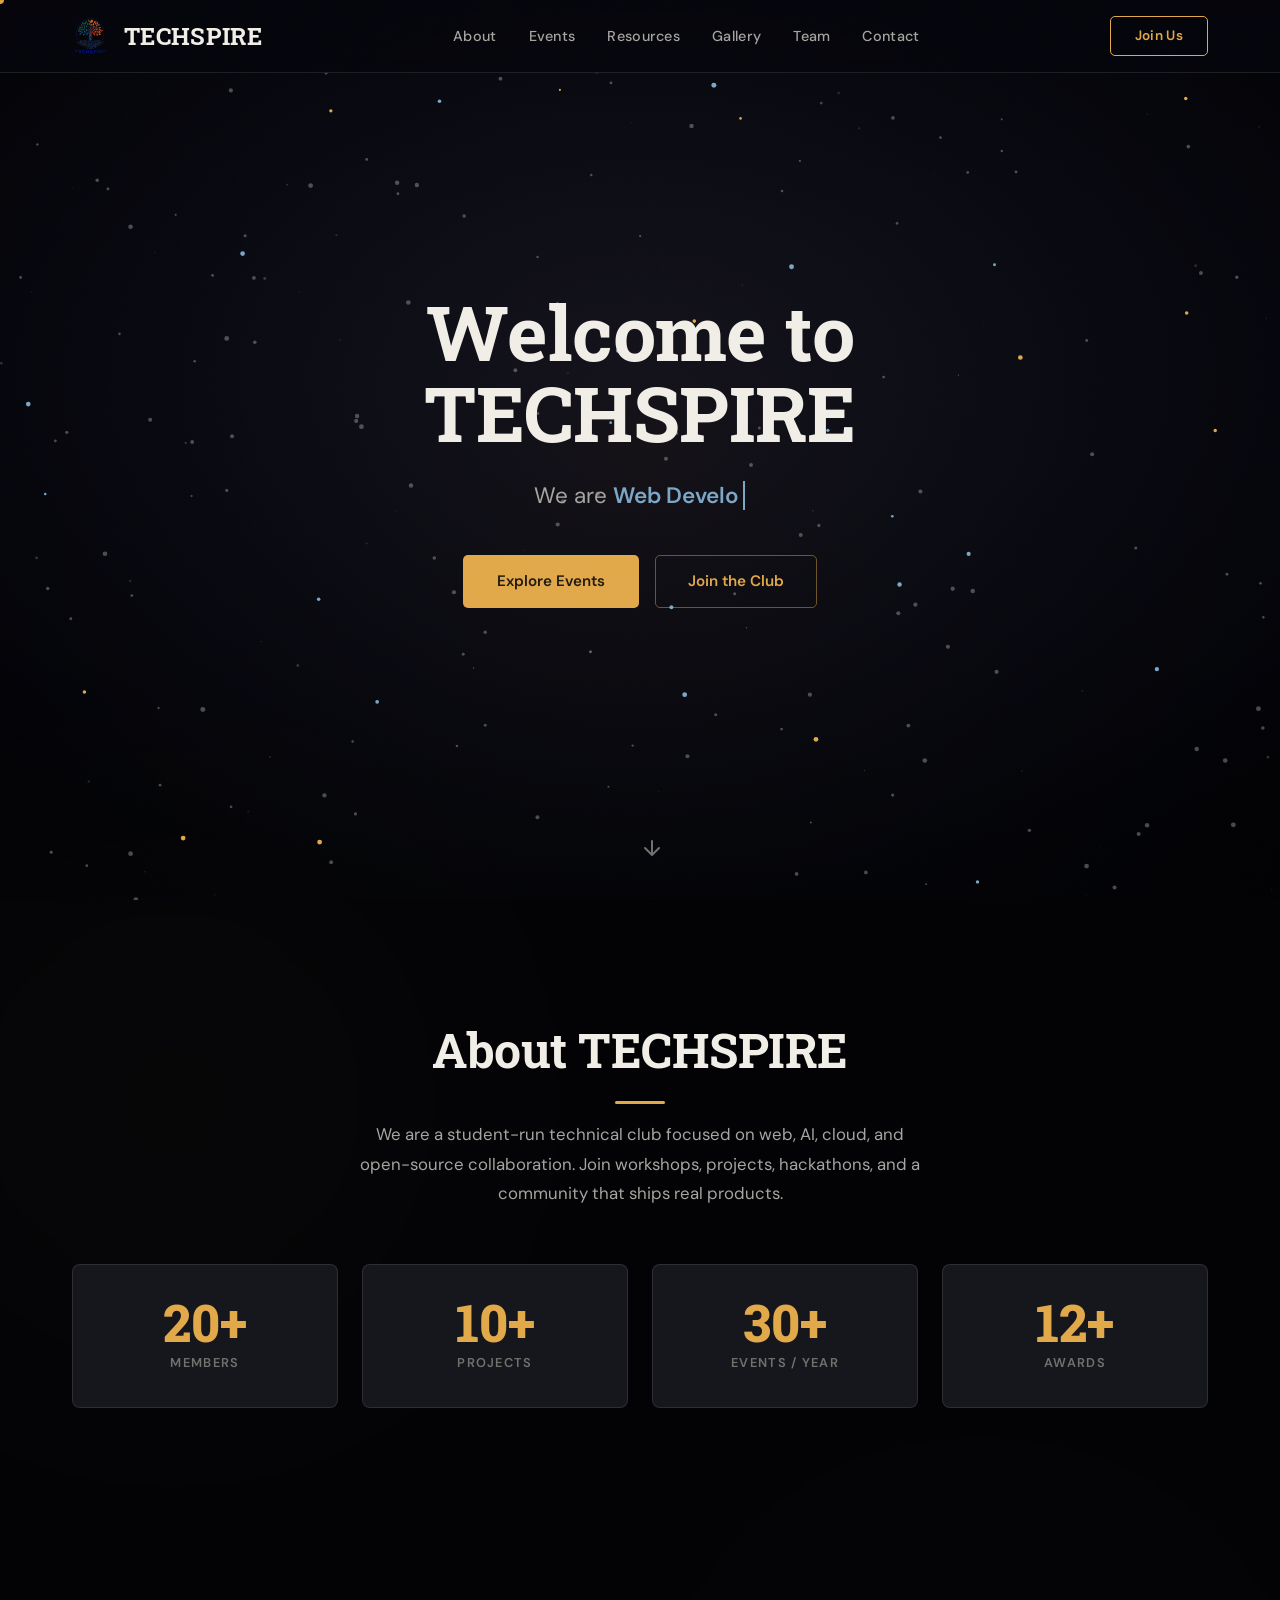
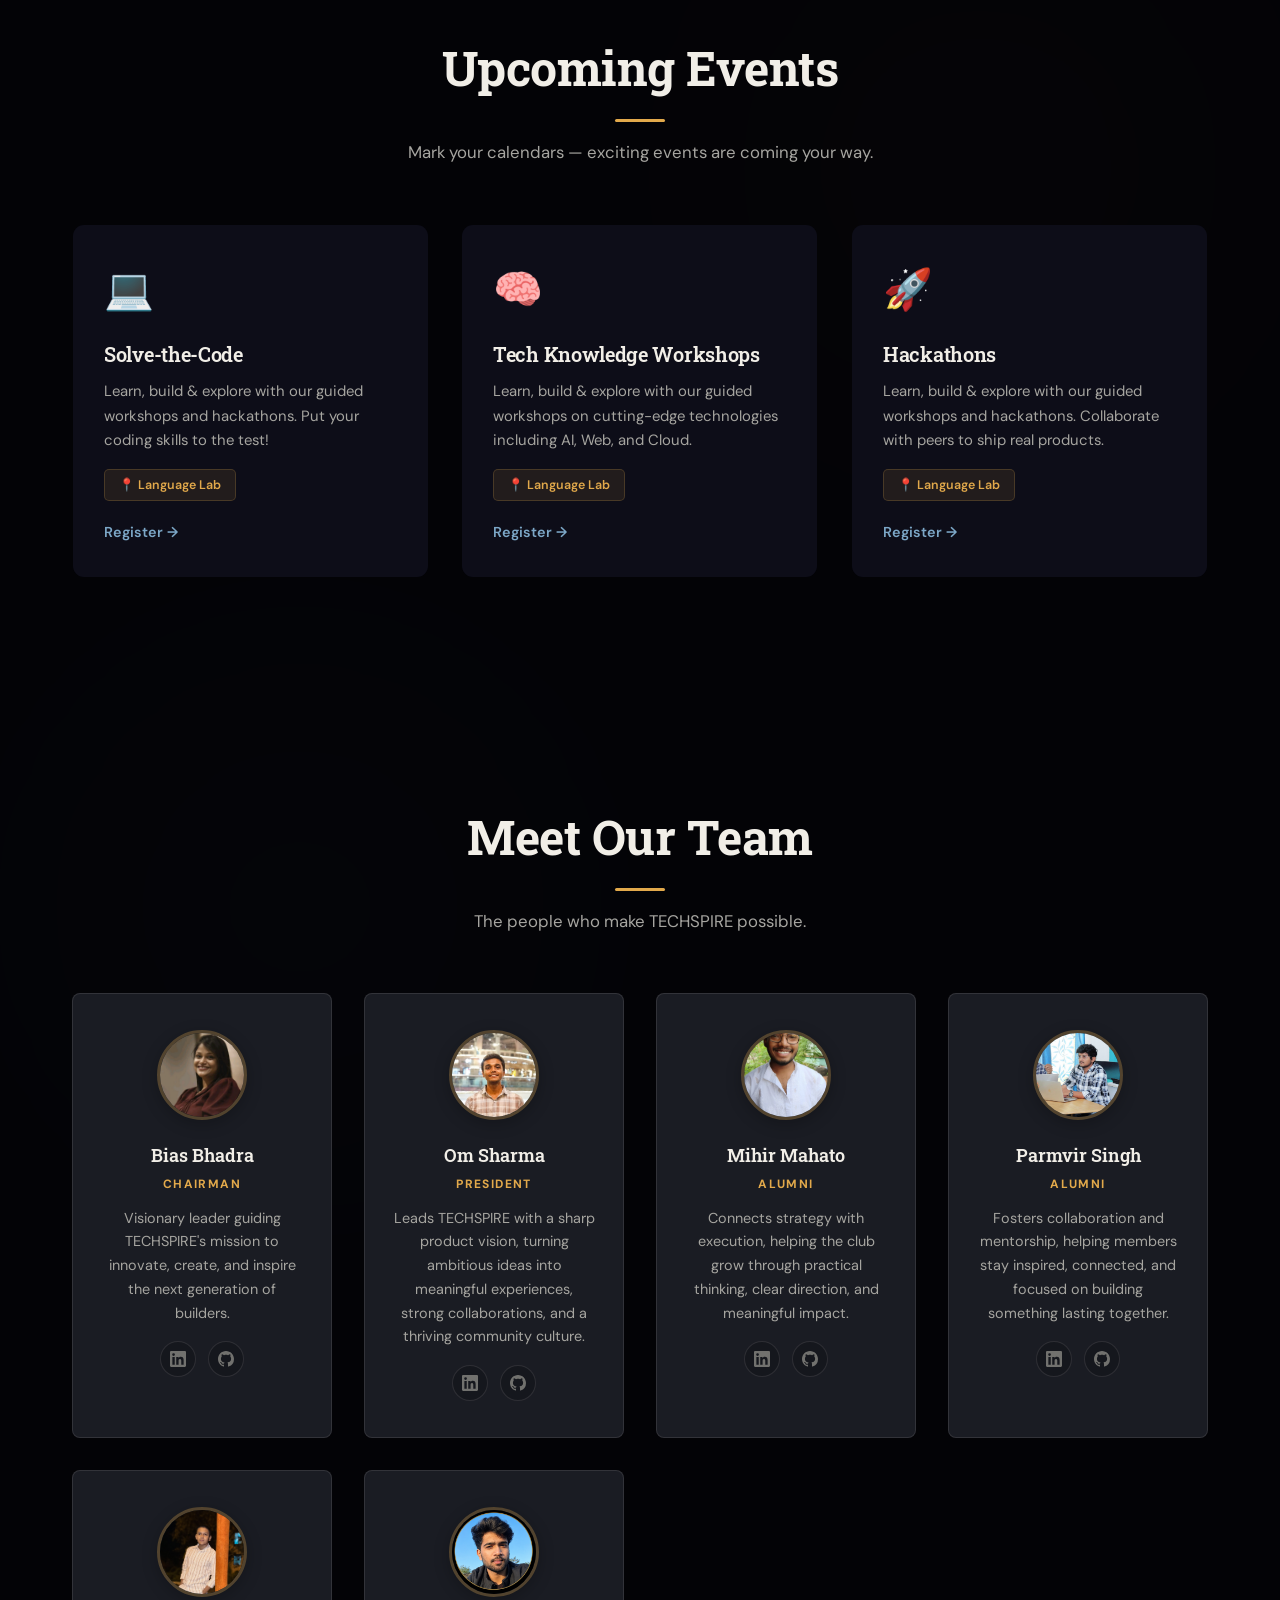
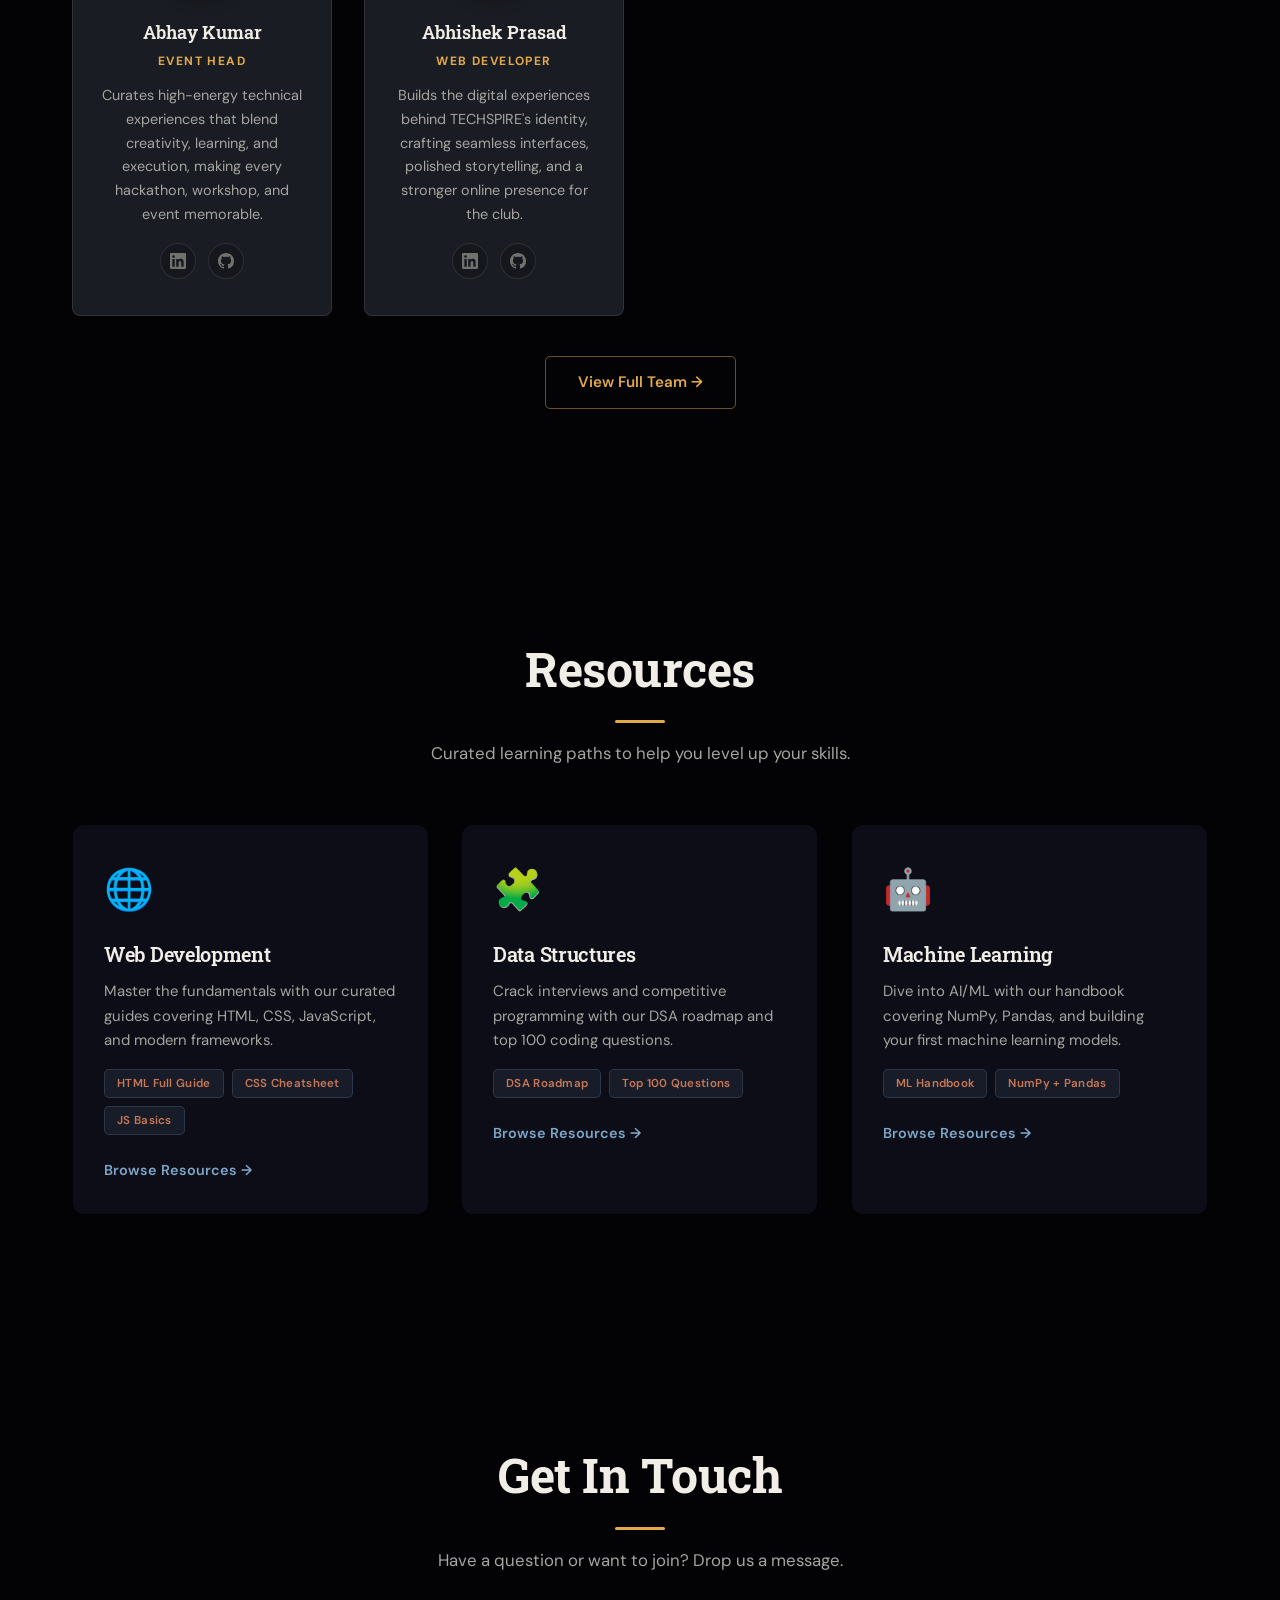
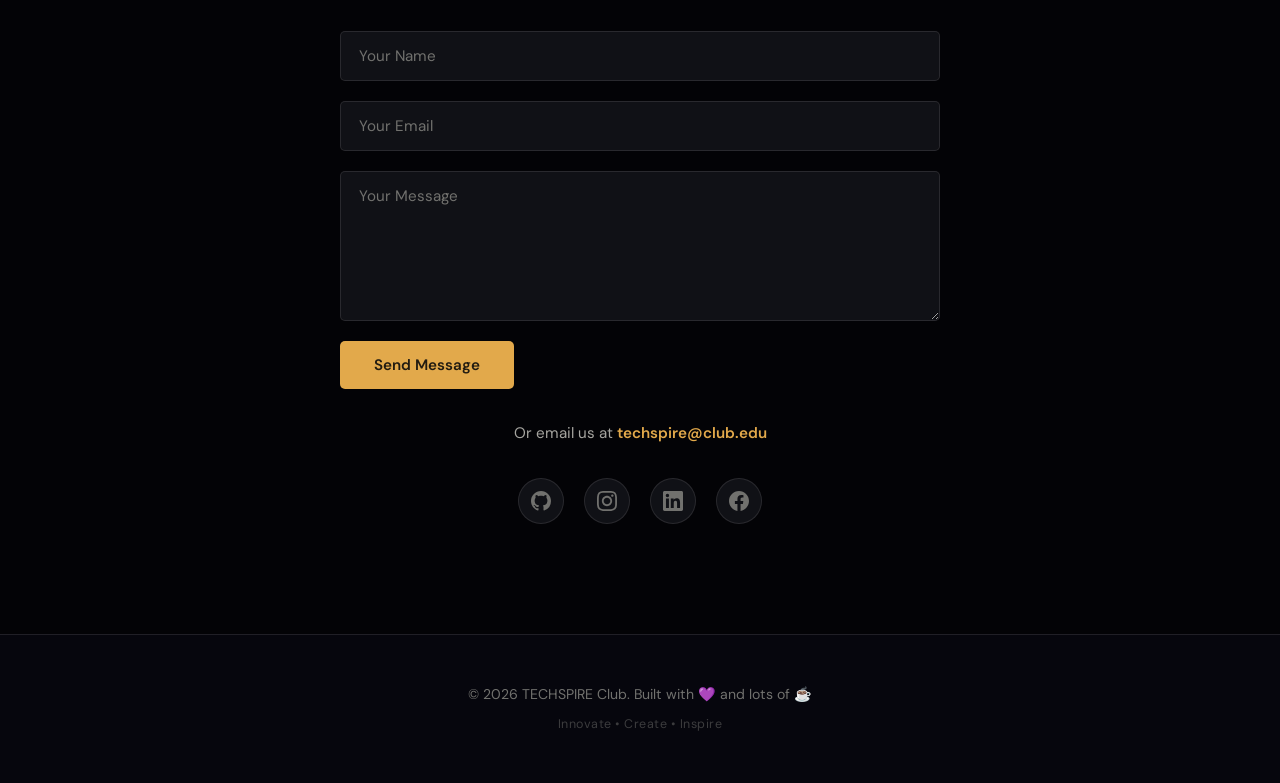
==== Techspire_Club-main/index.html @ 1e72c12e "Updated Techspire Club website" ====
<!doctype html>
<html lang="en">
  <head>
    <meta charset="UTF-8" />
    <meta name="viewport" content="width=device-width, initial-scale=1.0" />
    <title>TECHSPIRE — College Tech Club</title>
    <meta
      name="description"
      content="TECHSPIRE is a student-run technical club focused on web, AI, cloud, and open-source collaboration. Join workshops, projects, hackathons, and a community that ships real products."
    />
    <meta property="og:title" content="TECHSPIRE — College Tech Club" />
    <meta
      property="og:description"
      content="Innovate • Create • Inspire. A student-run technical club focused on web, AI, cloud, and open-source collaboration."
    />
    <meta property="og:type" content="website" />
    <link rel="preconnect" href="https://fonts.googleapis.com" />
    <link rel="preconnect" href="https://fonts.gstatic.com" crossorigin />
    <link
      href="https://fonts.googleapis.com/css2?family=DM+Sans:wght@400;500;600;700&family=Roboto+Slab:wght@400;500;600;700&display=swap"
      rel="stylesheet"
    />
    <link rel="stylesheet" href="styles.css" />
    <link rel="icon" type="image/png" href="logo.png" />
  </head>
  <body>
    <!-- Noise texture overlay for premium grain -->
    <div class="noise-overlay" aria-hidden="true"></div>
    <!-- ===== NAVBAR ===== -->
    <header class="navbar" id="navbar">
      <nav class="nav-container">
        <a href="#" class="nav-logo" id="nav-logo">
          <img src="logo.png" alt="TECHSPIRE" class="nav-logo-img" />
          TECHSPIRE
        </a>
        <ul class="nav-links" id="nav-links">
          <li><a href="#about" data-scroll="about">About</a></li>
          <li><a href="event2.html">Events</a></li>
          <li><a href="#resources" data-scroll="resources">Resources</a></li>
          <li><a href="gallery.html">Gallery</a></li>
          <li><a href="team.html">Team</a></li>
          <li><a href="#contact" data-scroll="contact">Contact</a></li>
        </ul>
        <a href="join.html" class="nav-cta magnetic-btn" id="nav-cta-btn"
          >Join Us</a
        >
        <button
          class="nav-toggle"
          id="nav-toggle"
          aria-label="Toggle navigation"
        >
          <span></span>
          <span></span>
          <span></span>
        </button>
      </nav>
    </header>

    <main>
      <!-- ===== HERO SECTION ===== -->
      <section class="hero" id="hero">
        <div class="hero-bg" id="hero-bg">
          <canvas id="particle-canvas" class="hero-canvas"></canvas>
        </div>
        <div class="hero-content">
          <h1 class="gradient-text">Welcome to<br />TECHSPIRE</h1>
          <p class="hero-tagline">We are <span id="typewriter"></span></p>
          <div class="hero-cta-group">
            <a
              href="event2.html"
              class="btn-primary magnetic-btn"
              id="hero-cta-explore"
              >Explore Events</a
            >
            <a
              href="join.html"
              class="btn-outline magnetic-btn"
              id="hero-cta-join"
              >Join the Club</a
            >
          </div>
        </div>
        <div class="scroll-indicator" aria-hidden="true">
          <svg
            width="24"
            height="24"
            viewBox="0 0 24 24"
            fill="none"
            stroke="currentColor"
            stroke-width="2"
            stroke-linecap="round"
            stroke-linejoin="round"
          >
            <path d="M12 5v14M5 12l7 7 7-7" />
          </svg>
        </div>
      </section>

      <!-- ===== ABOUT SECTION ===== -->
      <div class="section-glow section-glow--about" aria-hidden="true"></div>
      <section class="section" id="about">
        <h2 class="section-title scroll-reveal">About TECHSPIRE</h2>
        <p class="section-subtitle scroll-reveal">
          We are a student-run technical club focused on web, AI, cloud, and
          open-source collaboration. Join workshops, projects, hackathons, and a
          community that ships real products.
        </p>
        <div class="stats-grid">
          <div class="stat-card scroll-reveal">
            <span class="counter" data-target="20">0</span>
            <span class="stat-label">Members</span>
          </div>
          <div class="stat-card scroll-reveal">
            <span class="counter" data-target="10">0</span>
            <span class="stat-label">Projects</span>
          </div>
          <div class="stat-card scroll-reveal">
            <span class="counter" data-target="30">0</span>
            <span class="stat-label">Events / Year</span>
          </div>
          <div class="stat-card scroll-reveal">
            <span class="counter" data-target="12">0</span>
            <span class="stat-label">Awards</span>
          </div>
        </div>
      </section>

      <!-- ===== EVENTS SECTION ===== -->
      <div class="section-glow section-glow--events" aria-hidden="true"></div>
      <section class="section" id="events">
        <h2 class="section-title scroll-reveal">Upcoming Events</h2>
        <p class="section-subtitle scroll-reveal">
          Mark your calendars — exciting events are coming your way.
        </p>
        <div class="cards-grid">
          <div
            class="tilt-card animated-border scroll-reveal"
            id="event-solve-code"
          >
            <div class="card-icon">💻</div>
            <h3 class="card-title">Solve-the-Code</h3>
            <p class="card-description">
              Learn, build & explore with our guided workshops and hackathons.
              Put your coding skills to the test!
            </p>
            <span class="card-date">📍 Language Lab</span>
            <br /><a href="event.html" class="card-link">Register →</a>
          </div>
          <div
            class="tilt-card animated-border scroll-reveal"
            id="event-tech-workshop"
          >
            <div class="card-icon">🧠</div>
            <h3 class="card-title">Tech Knowledge Workshops</h3>
            <p class="card-description">
              Learn, build & explore with our guided workshops on cutting-edge
              technologies including AI, Web, and Cloud.
            </p>
            <span class="card-date">📍 Language Lab</span>
            <br /><a href="event.html" class="card-link">Register →</a>
          </div>
          <div
            class="tilt-card animated-border scroll-reveal"
            id="event-hackathon"
          >
            <div class="card-icon">🚀</div>
            <h3 class="card-title">Hackathons</h3>
            <p class="card-description">
              Learn, build & explore with our guided workshops and hackathons.
              Collaborate with peers to ship real products.
            </p>
            <span class="card-date">📍 Language Lab</span>
            <br /><a href="event.html" class="card-link">Register →</a>
          </div>
        </div>
      </section>

      <!-- ===== TEAM SECTION ===== -->
      <div class="section-glow section-glow--team" aria-hidden="true"></div>
      <section class="section" id="team">
        <h2 class="section-title scroll-reveal">Meet Our Team</h2>
        <p class="section-subtitle scroll-reveal">
          The people who make TECHSPIRE possible.
        </p>
        <div class="cards-grid team-grid">
          <div class="spotlight-card scroll-reveal" id="team-bias">
            <div class="spotlight-overlay"></div>
            <img src="lead.png" alt="Bias Bhadra" class="team-photo" />
            <h3 class="team-name">Bias Bhadra</h3>
            <span class="team-role">Chairman</span>
            <p class="team-bio">
              Visionary leader guiding TECHSPIRE's mission to innovate, create,
              and inspire the next generation of builders.
            </p>
          </div>
          <div class="spotlight-card scroll-reveal" id="team-om">
            <div class="spotlight-overlay"></div>
            <img
              src="Assets/leaders/OM SHARMA.jpg"
              alt="Om Sharma"
              class="team-photo"
            />
            <h3 class="team-name">Om Sharma</h3>
            <span class="team-role">President</span>
            <p class="team-bio">
              Leads TECHSPIRE with a sharp product vision, turning ambitious
              ideas into meaningful experiences, strong collaborations, and a
              thriving community culture.
            </p>
          </div>
          <div class="spotlight-card scroll-reveal" id="team-mihir">
            <div class="spotlight-overlay"></div>
            <img
              src="Assets/leaders/MIHIR MAHATO.jpg"
              alt="Mihir Mahato"
              class="team-photo"
            />
            <h3 class="team-name">Mihir Mahato</h3>
            <span class="team-role">Alumni</span>
            <p class="team-bio">
              Connects strategy with execution, helping the club grow through
              practical thinking, clear direction, and meaningful impact.
            </p>
          </div>
          <div class="spotlight-card scroll-reveal" id="team-parmvir">
            <div class="spotlight-overlay"></div>
            <img
              src="Assets/leaders/PARMVIR SINGH.jpeg"
              alt="Parmvir Singh"
              class="team-photo"
            />
            <h3 class="team-name">Parmvir Singh</h3>
            <span class="team-role">Alumni</span>
            <p class="team-bio">
              Fosters collaboration and mentorship, helping members stay
              inspired, connected, and focused on building something lasting
              together.
            </p>
          </div>
          <div class="spotlight-card scroll-reveal" id="team-abhay">
            <div class="spotlight-overlay"></div>
            <img
              src="Assets/leaders/ABHAY KUMAR.jpg"
              alt="Abhay Kumar"
              class="team-photo"
            />
            <h3 class="team-name">Abhay Kumar</h3>
            <span class="team-role">Event Head</span>
            <p class="team-bio">
              Curates high-energy technical experiences that blend creativity,
              learning, and execution, making every hackathon, workshop, and
              event memorable.
            </p>
          </div>
          <div class="spotlight-card scroll-reveal" id="team-harshit">
            <div class="spotlight-overlay"></div>
            <img
              src="Assets/leaders/ABHISHEK PRASAD.png"
              alt="Abhishek Prasad"
              class="team-photo"
            />
            <h3 class="team-name">Abhishek Prasad</h3>
            <span class="team-role">Web Developer</span>
            <p class="team-bio">
              Builds the digital experiences behind TECHSPIRE's identity,
              crafting seamless interfaces, polished storytelling, and a
              stronger online presence for the club.
            </p>
          </div>
        </div>
        <div
          style="text-align: center; margin-top: 2.5rem"
          class="scroll-reveal"
        >
          <a
            href="team.html"
            class="btn-outline magnetic-btn"
            style="display: inline-block"
            >View Full Team →</a
          >
        </div>
      </section>

      <!-- ===== RESOURCES SECTION ===== -->
      <section class="section" id="resources">
        <h2 class="section-title scroll-reveal">Resources</h2>
        <p class="section-subtitle scroll-reveal">
          Curated learning paths to help you level up your skills.
        </p>
        <div class="cards-grid">
          <div
            class="tilt-card animated-border scroll-reveal"
            id="resource-webdev"
          >
            <div class="card-icon">🌐</div>
            <h3 class="card-title">Web Development</h3>
            <p class="card-description">
              Master the fundamentals with our curated guides covering HTML,
              CSS, JavaScript, and modern frameworks.
            </p>
            <div class="card-tags">
              <span class="tag">HTML Full Guide</span>
              <span class="tag">CSS Cheatsheet</span>
              <span class="tag">JS Basics</span>
            </div>
            <a href="#" class="card-link">Browse Resources →</a>
          </div>
          <div
            class="tilt-card animated-border scroll-reveal"
            id="resource-dsa"
          >
            <div class="card-icon">🧩</div>
            <h3 class="card-title">Data Structures</h3>
            <p class="card-description">
              Crack interviews and competitive programming with our DSA roadmap
              and top 100 coding questions.
            </p>
            <div class="card-tags">
              <span class="tag">DSA Roadmap</span>
              <span class="tag">Top 100 Questions</span>
            </div>
            <a href="#" class="card-link">Browse Resources →</a>
          </div>
          <div class="tilt-card animated-border scroll-reveal" id="resource-ml">
            <div class="card-icon">🤖</div>
            <h3 class="card-title">Machine Learning</h3>
            <p class="card-description">
              Dive into AI/ML with our handbook covering NumPy, Pandas, and
              building your first machine learning models.
            </p>
            <div class="card-tags">
              <span class="tag">ML Handbook</span>
              <span class="tag">NumPy + Pandas</span>
            </div>
            <a href="#" class="card-link">Browse Resources →</a>
          </div>
        </div>
      </section>

      <!-- ===== CONTACT SECTION ===== -->
      <section class="section" id="contact">
        <h2 class="section-title scroll-reveal">Get In Touch</h2>
        <p class="section-subtitle scroll-reveal">
          Have a question or want to join? Drop us a message.
        </p>
        <div class="contact-wrapper scroll-reveal">
          <form
            class="contact-form"
            id="contact-form"
            method="POST"
            action="https://script.google.com/macros/s/AKfycbw8Vd3tb5nPEoE7TQgmYj7J73tnyHgwzdr6yx5nnMpAJUh6mHZf2_yzMC8ZMRBnaaL5oQ/exec"
            data-form-endpoint="https://script.google.com/macros/s/AKfycbw8Vd3tb5nPEoE7TQgmYj7J73tnyHgwzdr6yx5nnMpAJUh6mHZf2_yzMC8ZMRBnaaL5oQ/exec"
          >
            <input
              type="text"
              class="glow-input"
              id="contact-name"
              name="name"
              placeholder="Your Name"
              required
            />
            <input
              type="email"
              class="glow-input"
              id="contact-email"
              name="email"
              placeholder="Your Email"
              required
            />
            <textarea
              class="glow-input"
              id="contact-message"
              name="message"
              placeholder="Your Message"
              rows="5"
              required
            ></textarea>
            <button
              type="submit"
              class="btn-primary magnetic-btn"
              id="contact-submit"
            >
              Send Message
            </button>
          </form>
          <p class="contact-email scroll-reveal">
            Or email us at
            <a href="mailto:techspire@club.edu">techspire@club.edu</a>
          </p>
          <div class="social-links scroll-reveal">
            <a
              href="#"
              class="social-link"
              aria-label="GitHub"
              id="social-github"
            >
              <svg viewBox="0 0 24 24" fill="currentColor">
                <path
                  d="M12 0C5.37 0 0 5.37 0 12c0 5.31 3.435 9.795 8.205 11.385.6.105.825-.255.825-.57 0-.285-.015-1.23-.015-2.235-3.015.555-3.795-.735-4.035-1.41-.135-.345-.72-1.41-1.23-1.695-.42-.225-1.02-.78-.015-.795.945-.015 1.62.87 1.845 1.23 1.08 1.815 2.805 1.305 3.495.99.105-.78.42-1.305.765-1.605-2.67-.3-5.46-1.335-5.46-5.925 0-1.305.465-2.385 1.23-3.225-.12-.3-.54-1.53.12-3.18 0 0 1.005-.315 3.3 1.23.96-.27 1.98-.405 3-.405s2.04.135 3 .405c2.295-1.56 3.3-1.23 3.3-1.23.66 1.65.24 2.88.12 3.18.765.84 1.23 1.905 1.23 3.225 0 4.605-2.805 5.625-5.475 5.925.435.375.81 1.095.81 2.22 0 1.605-.015 2.895-.015 3.3 0 .315.225.69.825.57A12.02 12.02 0 0024 12c0-6.63-5.37-12-12-12z"
                />
              </svg>
            </a>
            <a
              href="#"
              class="social-link"
              aria-label="Instagram"
              id="social-instagram"
            >
              <svg viewBox="0 0 24 24" fill="currentColor">
                <path
                  d="M12 2.163c3.204 0 3.584.012 4.85.07 3.252.148 4.771 1.691 4.919 4.919.058 1.265.069 1.645.069 4.849 0 3.205-.012 3.584-.069 4.849-.149 3.225-1.664 4.771-4.919 4.919-1.266.058-1.644.07-4.85.07-3.204 0-3.584-.012-4.849-.07-3.26-.149-4.771-1.699-4.919-4.92-.058-1.265-.07-1.644-.07-4.849 0-3.204.013-3.583.07-4.849.149-3.227 1.664-4.771 4.919-4.919 1.266-.057 1.645-.069 4.849-.069zm0-2.163c-3.259 0-3.667.014-4.947.072-4.358.2-6.78 2.618-6.98 6.98-.059 1.281-.073 1.689-.073 4.948 0 3.259.014 3.668.072 4.948.2 4.358 2.618 6.78 6.98 6.98 1.281.058 1.689.072 4.948.072 3.259 0 3.668-.014 4.948-.072 4.354-.2 6.782-2.618 6.979-6.98.059-1.28.073-1.689.073-4.948 0-3.259-.014-3.667-.072-4.947-.196-4.354-2.617-6.78-6.979-6.98-1.281-.059-1.69-.073-4.949-.073zm0 5.838c-3.403 0-6.162 2.759-6.162 6.162s2.759 6.163 6.162 6.163 6.162-2.759 6.162-6.163c0-3.403-2.759-6.162-6.162-6.162zm0 10.162c-2.209 0-4-1.79-4-4 0-2.209 1.791-4 4-4s4 1.791 4 4c0 2.21-1.791 4-4 4zm6.406-11.845c-.796 0-1.441.645-1.441 1.44s.645 1.44 1.441 1.44c.795 0 1.439-.645 1.439-1.44s-.644-1.44-1.439-1.44z"
                />
              </svg>
            </a>
            <a
              href="#"
              class="social-link"
              aria-label="LinkedIn"
              id="social-linkedin"
            >
              <svg viewBox="0 0 24 24" fill="currentColor">
                <path
                  d="M20.447 20.452h-3.554v-5.569c0-1.328-.027-3.037-1.852-3.037-1.853 0-2.136 1.445-2.136 2.939v5.667H9.351V9h3.414v1.561h.046c.477-.9 1.637-1.85 3.37-1.85 3.601 0 4.267 2.37 4.267 5.455v6.286zM5.337 7.433a2.062 2.062 0 01-2.063-2.065 2.064 2.064 0 112.063 2.065zm1.782 13.019H3.555V9h3.564v11.452zM22.225 0H1.771C.792 0 0 .774 0 1.729v20.542C0 23.227.792 24 1.771 24h20.451C23.2 24 24 23.227 24 22.271V1.729C24 .774 23.2 0 22.222 0h.003z"
                />
              </svg>
            </a>
            <a
              href="#"
              class="social-link"
              aria-label="Facebook"
              id="social-facebook"
            >
              <svg viewBox="0 0 24 24" fill="currentColor">
                <path
                  d="M24 12.073c0-6.627-5.373-12-12-12s-12 5.373-12 12c0 5.99 4.388 10.954 10.125 11.854v-8.385H7.078v-3.47h3.047V9.43c0-3.007 1.792-4.669 4.533-4.669 1.312 0 2.686.235 2.686.235v2.953H15.83c-1.491 0-1.956.925-1.956 1.874v2.25h3.328l-.532 3.47h-2.796v8.385C19.612 23.027 24 18.062 24 12.073z"
                />
              </svg>
            </a>
          </div>
        </div>
      </section>
    </main>

    <!-- ===== FOOTER ===== -->
    <footer class="footer">
      <p>
        &copy; 2026 TECHSPIRE Club. Built with
        <span class="footer-heart">💜</span> and lots of ☕
      </p>
      <p class="footer-sub">Innovate • Create • Inspire</p>
    </footer>

    <script src="script.js"></script>
  </body>
</html>
---- Techspire_Club-main/styles.css ----
/* ============================================================
  TECHSPIRE — Technical club design system
  A restrained dark palette with editorial type and tactile UI.
  ============================================================ */

/* ---------- CSS Custom Properties ---------- */
:root {
  /* Deep layered backgrounds */
  --bg-void: #030306;
  --bg-primary: #06060d;
  --bg-secondary: #0d0d18;
  --bg-tertiary: #131322;
  --bg-surface: #101116;
  --bg-glass: #15171d;
  --bg-glass-strong: #1a1c23;

  /* Refined accent palette */
  --accent-1: #e2a94b;       /* Warm amber — primary brand */
  --accent-2: #7ca7c7;       /* Muted blue — highlights */
  --accent-3: #c87855;       /* Copper — secondary */
  --accent-4: #c95c5c;       /* Rose — alerts / energy */
  --accent-5: #5fa37b;       /* Green — success */
  --accent-warm: #e2a94b;

  /* Glow colors (lower opacity for shadows / ambient) */
  --glow-indigo: rgba(226, 169, 75, 0.16);
  --glow-cyan: rgba(124, 167, 199, 0.12);
  --glow-purple: rgba(200, 120, 85, 0.12);
  --glow-rose: rgba(201, 92, 92, 0.1);

  /* Text hierarchy */
  --text-primary: #f1eee7;
  --text-secondary: #a6a5a0;
  --text-muted: #71716e;
  --text-body: #c2c0b9;

  /* Typography */
  --font-heading: 'Roboto Slab', Georgia, serif;
  --font-body: 'DM Sans', sans-serif;

  /* Borders */
  --border-subtle: rgba(241, 238, 231, 0.11);
  --border-hover: rgba(226, 169, 75, 0.46);

  /* Radii */
  --radius-sm: 5px;
  --radius-md: 8px;
  --radius-lg: 12px;
  --radius-xl: 8px;

  /* Transitions */
  --transition-fast: 0.2s cubic-bezier(0.4, 0, 0.2, 1);
  --transition-medium: 0.4s cubic-bezier(0.4, 0, 0.2, 1);
  --transition-slow: 0.7s cubic-bezier(0.4, 0, 0.2, 1);
}

/* ---------- Reset & Base ---------- */
*,
*::before,
*::after {
  margin: 0;
  padding: 0;
  box-sizing: border-box;
}

html {
  scroll-behavior: smooth;
  scroll-padding-top: 80px;
}

body {
  background-color: var(--bg-void);
  font-family: var(--font-body);
  color: var(--text-body);
  overflow-x: hidden;
  line-height: 1.65;
  -webkit-font-smoothing: antialiased;
  -moz-osx-font-smoothing: grayscale;
}

::selection {
  background: var(--accent-1);
  color: #ffffff;
}

/* Premium scrollbar */
::-webkit-scrollbar {
  width: 6px;
}
::-webkit-scrollbar-track {
  background: var(--bg-void);
}
::-webkit-scrollbar-thumb {
  background: linear-gradient(180deg, var(--accent-1), var(--accent-3));
  border-radius: 3px;
}
::-webkit-scrollbar-thumb:hover {
  background: linear-gradient(180deg, var(--accent-2), var(--accent-1));
}

a {
  text-decoration: none;
  color: inherit;
}

img {
  max-width: 100%;
  display: block;
}

/* ============================================================
   NOISE TEXTURE OVERLAY — premium film grain
   ============================================================ */
.noise-overlay {
  position: fixed;
  inset: 0;
  z-index: 9000;
  pointer-events: none;
  opacity: 0.012;
  background-image: url("data:image/svg+xml,%3Csvg viewBox='0 0 256 256' xmlns='http://www.w3.org/2000/svg'%3E%3Cfilter id='n'%3E%3CfeTurbulence type='fractalNoise' baseFrequency='0.85' numOctaves='4' stitchTiles='stitch'/%3E%3C/filter%3E%3Crect width='100%25' height='100%25' filter='url(%23n)'/%3E%3C/svg%3E");
  background-repeat: repeat;
  background-size: 180px 180px;
}

/* ============================================================
   SECTION AMBIENT GLOWS — large blurred orbs behind sections
   ============================================================ */
.section-glow {
  position: absolute;
  width: min(600px, 70vw);
  height: min(600px, 70vw);
  border-radius: 50%;
  filter: blur(160px);
  pointer-events: none;
  z-index: 0;
  opacity: 0.4;
}

.section-glow--about {
  background: radial-gradient(circle, var(--glow-indigo), transparent 70%);
  left: -10%;
  margin-top: -100px;
}

.section-glow--events {
  background: radial-gradient(circle, var(--glow-purple), transparent 70%);
  right: 0;
  margin-top: -50px;
}

.section-glow--team {
  background: radial-gradient(circle, var(--glow-cyan), transparent 70%);
  left: 0;
  margin-top: -80px;
}

/* ---------- Custom Cursor ---------- */
.cursor-dot {
  width: 8px;
  height: 8px;
  background: var(--accent-1);
  border-radius: 50%;
  position: fixed;
  top: 0;
  left: 0;
  pointer-events: none;
  z-index: 9999;
  mix-blend-mode: difference;
  transform: translate(-50%, -50%);
}

.cursor-outline {
  width: 36px;
  height: 36px;
  border: 2px solid var(--accent-2);
  border-radius: 50%;
  position: fixed;
  top: 0;
  left: 0;
  pointer-events: none;
  z-index: 9998;
  opacity: 0.35;
  transform: translate(-50%, -50%);
  transition: width 0.3s ease, height 0.3s ease, opacity 0.3s ease, border-color 0.3s ease;
}

.cursor-outline.cursor-hover {
  width: 56px;
  height: 56px;
  opacity: 0.5;
  border-color: var(--accent-3);
}

/* ============================================================
   NAVBAR
   ============================================================ */
.navbar {
  position: fixed;
  top: 0;
  left: 0;
  width: 100%;
  z-index: 1000;
  background: rgba(6, 6, 13, 0.88);
  backdrop-filter: blur(8px);
  -webkit-backdrop-filter: blur(8px);
  border-bottom: 1px solid var(--border-subtle);
  transition: background var(--transition-medium), box-shadow var(--transition-medium);
}

.navbar.scrolled {
  background: rgba(6, 6, 13, 0.96);
  box-shadow: 0 4px 18px rgba(0, 0, 0, 0.28), 0 1px 0 var(--border-subtle);
}

.nav-container {
  max-width: 1200px;
  margin: 0 auto;
  padding: 0 2rem;
  display: flex;
  align-items: center;
  justify-content: space-between;
  height: 72px;
}

.nav-logo {
  display: inline-flex;
  align-items: center;
  gap: 0.5rem;
  font-family: var(--font-heading);
  font-size: 1.5rem;
  font-weight: 700;
  line-height: 1;
  color: var(--text-primary);
  letter-spacing: 0.3px;
  transition: filter var(--transition-fast);
}

.nav-logo:hover {
  color: var(--accent-1);
}

.nav-logo-img {
  width: 36px;
  height: 36px;
  border-radius: 10px;
  object-fit: contain;
  vertical-align: middle;
  margin-right: 8px;
}

.nav-links {
  display: flex;
  list-style: none;
  gap: 2rem;
  align-items: center;
}

.nav-item--dropdown {
  position: relative;
}

.nav-dropdown-trigger {
  display: inline-flex;
  align-items: center;
  gap: 0.35rem;
}

.nav-arrow {
  font-size: 0.75rem;
  line-height: 1;
  color: var(--text-secondary);
  transition: transform 0.2s ease;
}

.nav-item--dropdown.open .nav-arrow {
  transform: rotate(180deg);
}

.nav-dropdown-menu {
  position: absolute;
  top: calc(100% + 0.75rem);
  left: 50%;
  transform: translateX(-50%) translateY(8px);
  min-width: 150px;
  background: rgba(16, 18, 25, 0.9);
  border: 1px solid rgba(226, 169, 75, 0.22);
  border-radius: 12px;
  list-style: none;
  padding: 0.5rem;
  display: none;
  box-shadow: 0 20px 35px rgba(0, 0, 0, 0.28);
  backdrop-filter: blur(10px);
  z-index: 20;
}

.nav-item--dropdown.open .nav-dropdown-menu {
  display: block;
}

.nav-dropdown-menu li {
  margin: 0;
}

.nav-dropdown-menu a {
  display: block;
  padding: 0.65rem 0.8rem;
  border-radius: 8px;
  color: var(--text-primary);
  font-size: 0.82rem;
}

.nav-dropdown-menu a:hover,
.nav-dropdown-menu a.active {
  background: rgba(226, 169, 75, 0.08);
}

.nav-links a {
  font-size: 0.9rem;
  font-weight: 500;
  color: var(--text-secondary);
  position: relative;
  padding: 4px 0;
  transition: color var(--transition-fast);
  letter-spacing: 0.3px;
}

.nav-links a::after {
  content: '';
  position: absolute;
  bottom: -2px;
  left: 0;
  width: 0;
  height: 2px;
  background: var(--accent-1);
  transition: width 0.3s ease;
  border-radius: 1px;
  box-shadow: none;
}

.nav-links a:hover,
.nav-links a.active {
  color: var(--text-primary);
}

.nav-links a:hover::after,
.nav-links a.active::after {
  width: 100%;
}

.nav-cta {
  font-size: 0.85rem;
  font-weight: 600;
  padding: 8px 24px;
  border: 1.5px solid var(--accent-1);
  border-radius: var(--radius-sm);
  color: var(--accent-1);
  transition: all var(--transition-fast);
  letter-spacing: 0.3px;
}

.nav-cta:hover {
  background: var(--accent-1);
  color: #ffffff;
  box-shadow: 0 3px 10px rgba(0, 0, 0, 0.25);
}

/* Mobile hamburger */
.nav-toggle {
  display: none;
  flex-direction: column;
  gap: 5px;
  background: none;
  border: none;
  cursor: pointer;
  padding: 4px;
  z-index: 1001;
}

.nav-toggle span {
  display: block;
  width: 24px;
  height: 2px;
  background: var(--text-primary);
  border-radius: 2px;
  transition: all 0.3s ease;
}

.nav-toggle.active span:nth-child(1) {
  transform: rotate(45deg) translate(5px, 5px);
}
.nav-toggle.active span:nth-child(2) {
  opacity: 0;
}
.nav-toggle.active span:nth-child(3) {
  transform: rotate(-45deg) translate(5px, -5px);
}

/* ============================================================
   HERO SECTION
   ============================================================ */
.hero {
  min-height: 100vh;
  display: flex;
  align-items: center;
  justify-content: center;
  position: relative;
  overflow: hidden;
  /* Subtle radial vignette */
  background: radial-gradient(ellipse 80% 60% at 50% 40%, var(--bg-secondary) 0%, var(--bg-void) 100%);
}

.hero-bg {
  position: absolute;
  inset: 0;
  z-index: 0;
}

.hero-canvas {
  position: absolute;
  width: 100%;
  height: 100%;
  top: 0;
  left: 0;
  display: block;
  cursor: crosshair;
}

.hero-content {
  position: relative;
  z-index: 1;
  text-align: center;
  padding: 0 2rem;
  max-width: 900px;
  pointer-events: none;
}

.hero-content > * {
  pointer-events: auto;
}

/* Gradient text — multi-stop premium gradient */
.gradient-text {
  font-family: var(--font-heading);
  font-size: clamp(2.5rem, 6vw, 5.5rem);
  font-weight: 700;
  line-height: 1.05;
  letter-spacing: -0.6px;
  color: var(--text-primary);
}

.hero-tagline {
  font-size: clamp(1.1rem, 2.5vw, 1.4rem);
  color: var(--text-secondary);
  margin-top: 1.5rem;
  font-weight: 400;
}

#typewriter {
  color: var(--accent-2);
  font-weight: 600;
  border-right: 2px solid var(--accent-2);
  padding-right: 4px;
  animation: blink 0.8s step-end infinite;
}

.hero-cta-group {
  display: flex;
  gap: 1rem;
  justify-content: center;
  margin-top: 2.5rem;
  flex-wrap: wrap;
}

.btn-primary {
  display: inline-block;
  background: var(--accent-1);
  color: #211b11;
  padding: 14px 34px;
  border-radius: var(--radius-sm);
  font-weight: 600;
  font-size: 0.95rem;
  font-family: var(--font-body);
  border: none;
  cursor: pointer;
  transition: all var(--transition-fast);
  text-align: center;
  position: relative;
  overflow: hidden;
}

.btn-primary:hover {
  box-shadow: 0 4px 12px rgba(0, 0, 0, 0.28);
  transform: translateY(-2px);
}

.btn-outline {
  display: inline-block;
  border: 1px solid var(--border-hover);
  color: var(--accent-1);
  padding: 13px 32px;
  border-radius: var(--radius-sm);
  font-weight: 600;
  font-size: 0.95rem;
  font-family: var(--font-body);
  background: transparent;
  cursor: pointer;
  transition: all var(--transition-fast);
  text-align: center;
}

.btn-outline:hover {
  background: rgba(226, 169, 75, 0.12);
  color: var(--text-primary);
  box-shadow: 0 4px 12px rgba(0, 0, 0, 0.18);
  transform: translateY(-2px);
}

.scroll-indicator {
  position: absolute;
  bottom: 2rem;
  left: 50%;
  color: var(--text-muted);
  animation: bounce 2.5s cubic-bezier(0.4, 0, 0.2, 1) infinite;
  z-index: 1;
}

/* Hero stagger entrance */
@keyframes fadeInUp {
  from {
    opacity: 0;
    transform: translateY(30px);
  }
  to {
    opacity: 1;
    transform: translateY(0);
  }
}

.hero-content > * {
  opacity: 0;
  animation: fadeInUp 1s cubic-bezier(0.16, 1, 0.3, 1) forwards;
}
.hero-content > *:nth-child(1) { animation-delay: 0.3s; }
.hero-content > *:nth-child(2) { animation-delay: 0.6s; }
.hero-content > *:nth-child(3) { animation-delay: 0.9s; }

/* ============================================================
   KEYFRAMES
   ============================================================ */
@keyframes shimmer {
  0% { background-position: 0% 50%; }
  50% { background-position: 100% 50%; }
  100% { background-position: 0% 50%; }
}

@keyframes blink {
  50% { border-color: transparent; }
}

@keyframes bounce {
  0%, 100% { transform: translateY(0) translateX(-50%); }
  50% { transform: translateY(-10px) translateX(-50%); }
}

@property --angle {
  syntax: '<angle>';
  initial-value: 0deg;
  inherits: false;
}

@keyframes rotate-border {
  to { --angle: 360deg; }
}

/* ============================================================
   SECTIONS — General
   ============================================================ */
.section {
  padding: 110px 2rem;
  max-width: 1200px;
  margin: 0 auto;
  position: relative;
  z-index: 1;
}

.section-title {
  font-family: var(--font-heading);
  font-size: clamp(2rem, 4vw, 3rem);
  font-weight: 700;
  text-align: center;
  margin-bottom: 1rem;
  color: var(--text-primary);
  position: relative;
  letter-spacing: -0.5px;
}

.section-title::after {
  content: '';
  display: block;
  width: 50px;
  height: 3px;
  background: var(--accent-1);
  margin: 0.75rem auto 0;
  border-radius: 2px;
  box-shadow: none;
}

.section-subtitle {
  text-align: center;
  color: var(--text-secondary);
  max-width: 580px;
  margin: 0 auto 3.5rem;
  font-size: 1.05rem;
  line-height: 1.75;
}

/* ============================================================
   SCROLL REVEAL
   ============================================================ */
.scroll-reveal {
  opacity: 0;
  transform: translateY(40px);
  transition: opacity 0.8s cubic-bezier(0.16, 1, 0.3, 1), transform 0.8s cubic-bezier(0.16, 1, 0.3, 1);
}

.scroll-reveal.revealed {
  opacity: 1;
  transform: translateY(0);
}

.scroll-reveal:nth-child(2) { transition-delay: 0.1s; }
.scroll-reveal:nth-child(3) { transition-delay: 0.2s; }
.scroll-reveal:nth-child(4) { transition-delay: 0.3s; }
.scroll-reveal:nth-child(5) { transition-delay: 0.4s; }
.scroll-reveal:nth-child(6) { transition-delay: 0.5s; }

/* ============================================================
   STATS GRID
   ============================================================ */
.stats-grid {
  display: grid;
  grid-template-columns: repeat(auto-fit, minmax(200px, 1fr));
  gap: 1.5rem;
  margin-top: 2rem;
}

.stat-card {
  background: var(--bg-glass);
  border: 1px solid var(--border-subtle);
  border-radius: var(--radius-md);
  padding: 2rem 1.5rem;
  text-align: center;
  transition: transform 0.4s cubic-bezier(0.16, 1, 0.3, 1), border-color 0.3s ease, box-shadow 0.3s ease;
}

.stat-card:hover {
  transform: translateY(-3px);
  border-color: var(--border-hover);
  box-shadow: 0 8px 22px rgba(0, 0, 0, 0.2);
}

.counter {
  font-size: 3.2rem;
  font-weight: 800;
  font-family: var(--font-heading);
  color: var(--accent-1);
  display: block;
  line-height: 1;
}

.stat-label {
  color: var(--text-muted);
  font-size: 0.8rem;
  margin-top: 0.6rem;
  text-transform: uppercase;
  letter-spacing: 1.3px;
  font-weight: 600;
}

/* ============================================================
   CARDS GRID
   ============================================================ */
.cards-grid {
  display: grid;
  grid-template-columns: repeat(auto-fit, minmax(320px, 1fr));
  gap: 2rem;
}

.team-grid {
  grid-template-columns: repeat(auto-fit, minmax(260px, 1fr));
}

/* ============================================================
   3D TILT CARDS — rich glass with layered depth
   ============================================================ */
.tilt-card {
  background: var(--bg-glass-strong);
  border: 1px solid var(--border-subtle);
  border-radius: var(--radius-md);
  padding: 2rem;
  transition: box-shadow 0.4s ease, border-color 0.3s ease;
  transform-style: preserve-3d;
  will-change: transform;
}

.tilt-card:hover {
  border-color: var(--border-hover);
  box-shadow: 0 12px 28px rgba(0, 0, 0, 0.25);
}

/* ============================================================
   ANIMATED BORDER — conic gradient rotation
   ============================================================ */
.animated-border {
  position: relative;
  overflow: visible;
  background: transparent;
  border: none;
  z-index: 0;
}

.animated-border::before {
  content: '';
  position: absolute;
  inset: -2px;
  background: var(--border-hover);
  border-radius: calc(var(--radius-lg) + 2px);
  z-index: -2;
  animation: none;
  opacity: 0;
  transition: opacity 0.5s ease;
}

.animated-border:hover::before {
  opacity: 1;
}

.animated-border::after {
  content: '';
  position: absolute;
  inset: 1px;
  background: var(--bg-secondary);
  border-radius: calc(var(--radius-lg) - 1px);
  z-index: -1;
}

/* ============================================================
   SPOTLIGHT CARDS (Team) — cursor-follow radial glow
   ============================================================ */
.spotlight-card {
  position: relative;
  overflow: hidden;
  background: var(--bg-glass-strong);
  border: 1px solid var(--border-subtle);
  border-radius: var(--radius-md);
  padding: 2.25rem 1.75rem;
  text-align: center;
  transition: border-color 0.3s ease, box-shadow 0.3s ease, transform 0.3s ease;
}

.spotlight-card:hover {
  border-color: var(--border-hover);
  transform: translateY(-4px);
  box-shadow: 0 10px 24px rgba(0, 0, 0, 0.24);
}

.spotlight-overlay {
  position: absolute;
  inset: 0;
  pointer-events: none;
  opacity: 0;
  transition: opacity 0.4s ease;
  border-radius: inherit;
  background: radial-gradient(circle at 50% 50%, rgba(226, 169, 75, 0.08), transparent 55%);
}

.spotlight-card:hover .spotlight-overlay {
  opacity: 1;
}

/* Team card internals */
.team-avatar {
  width: 80px;
  height: 80px;
  border-radius: 50%;
  display: flex;
  align-items: center;
  justify-content: center;
  font-size: 1.4rem;
  font-weight: 700;
  font-family: var(--font-heading);
  color: #ffffff;
  margin: 0 auto 1.25rem;
  background: var(--accent-1);
  color: #211b11;
  box-shadow: none;
}

.team-name {
  font-family: var(--font-heading);
  font-size: 1.15rem;
  color: var(--text-primary);
  margin-bottom: 0.3rem;
  font-weight: 600;
}

.team-role {
  color: var(--accent-1);
  font-size: 0.75rem;
  font-weight: 700;
  text-transform: uppercase;
  letter-spacing: 1.4px;
  margin-bottom: 0.75rem;
  display: block;
}

.team-bio {
  color: var(--text-secondary);
  font-size: 0.9rem;
  line-height: 1.65;
}

/* ============================================================
   EVENT / PROJECT CARD CONTENT
   ============================================================ */
.card-icon {
  font-size: 2.5rem;
  margin-bottom: 1rem;
  position: relative;
  z-index: 1;
}

.card-title {
  font-family: var(--font-heading);
  font-size: 1.25rem;
  color: var(--text-primary);
  margin-bottom: 0.5rem;
  font-weight: 600;
  position: relative;
  z-index: 1;
  letter-spacing: -0.3px;
}

.card-description {
  color: var(--text-secondary);
  font-size: 0.93rem;
  line-height: 1.65;
  margin-bottom: 1rem;
  position: relative;
  z-index: 1;
}

.card-date {
  display: inline-block;
  background: rgba(226, 169, 75, 0.1);
  color: var(--accent-1);
  padding: 5px 14px;
  border-radius: var(--radius-sm);
  font-size: 0.78rem;
  font-weight: 600;
  margin-bottom: 0.75rem;
  position: relative;
  z-index: 1;
  border: 1px solid rgba(226, 169, 75, 0.2);
}

.card-tags {
  display: flex;
  gap: 0.5rem;
  flex-wrap: wrap;
  margin: 0.75rem 0 1rem;
  position: relative;
  z-index: 1;
}

.tag {
  background: rgba(124, 167, 199, 0.1);
  color: var(--accent-3);
  padding: 4px 12px;
  border-radius: var(--radius-sm);
  font-size: 0.72rem;
  font-weight: 600;
  border: 1px solid rgba(124, 167, 199, 0.2);
  letter-spacing: 0.3px;
}

.card-link {
  color: var(--accent-2);
  font-weight: 600;
  font-size: 0.9rem;
  transition: letter-spacing 0.3s ease, color 0.3s ease;
  position: relative;
  z-index: 1;
  display: inline-block;
  margin-top: 0.5rem;
}

.card-link:hover {
  letter-spacing: 1.5px;
  color: var(--text-primary);
}

/* ============================================================
   CONTACT SECTION
   ============================================================ */
.contact-wrapper {
  max-width: 600px;
  margin: 0 auto;
}

.contact-form {
  display: flex;
  flex-direction: column;
  gap: 1.25rem;
}

.glow-input {
  background: var(--bg-surface);
  border: 1px solid var(--border-subtle);
  border-radius: var(--radius-sm);
  padding: 14px 18px;
  color: var(--text-primary);
  font-family: var(--font-body);
  font-size: 0.95rem;
  transition: border-color 0.3s ease, box-shadow 0.3s ease, background 0.3s ease;
  outline: none;
  width: 100%;
}

.glow-input:focus {
  border-color: var(--accent-1);
  background: var(--bg-glass);
  box-shadow: 0 0 0 3px var(--glow-indigo);
}

.glow-input::placeholder {
  color: var(--text-muted);
}

textarea.glow-input {
  min-height: 150px;
  resize: vertical;
}

.contact-form .btn-primary {
  align-self: flex-start;
}

.contact-form .btn-primary.success {
  background: var(--accent-5);
  box-shadow: 0 4px 12px rgba(16, 185, 129, 0.2);
}

.contact-email {
  text-align: center;
  margin-top: 2rem;
  color: var(--text-secondary);
  font-size: 0.95rem;
}

.contact-email a {
  color: var(--accent-1);
  font-weight: 600;
  transition: filter var(--transition-fast);
}

.contact-email a:hover {
  filter: brightness(1.3);
}

/* Social links */
.social-links {
  display: flex;
  gap: 1.25rem;
  justify-content: center;
  margin-top: 2rem;
}

.social-link {
  width: 46px;
  height: 46px;
  display: flex;
  align-items: center;
  justify-content: center;
  border-radius: 50%;
  border: 1px solid var(--border-subtle);
  color: var(--text-muted);
  transition: all 0.3s ease;
  background: var(--bg-surface);
}

.social-link:hover {
  border-color: var(--accent-1);
  color: var(--accent-1);
  transform: translateY(-3px);
  box-shadow: 0 5px 14px rgba(0, 0, 0, 0.2);
  background: var(--bg-glass);
}

.social-link svg {
  width: 20px;
  height: 20px;
}

/* ============================================================
   MAGNETIC BUTTONS
   ============================================================ */
.magnetic-btn {
  transition: transform 0.2s ease;
}

/* ============================================================
   FOOTER
   ============================================================ */
.footer {
  padding: 3rem 2rem;
  text-align: center;
  border-top: 1px solid var(--border-subtle);
  color: var(--text-muted);
  font-size: 0.88rem;
  background: var(--bg-primary);
}

.footer-heart {
  display: inline;
}

.footer-sub {
  font-size: 0.78rem;
  margin-top: 0.5rem;
  opacity: 0.5;
  letter-spacing: 0.5px;
}

/* ============================================================
   RESPONSIVE — Tablet (768px)
   ============================================================ */
@media (max-width: 768px) {
  .nav-toggle {
    display: flex;
  }

  .nav-links {
    position: fixed;
    top: 0;
    right: -100%;
    width: 280px;
    height: 100vh;
    background: rgba(6, 6, 13, 0.98);
    backdrop-filter: blur(24px);
    -webkit-backdrop-filter: blur(24px);
    flex-direction: column;
    justify-content: center;
    gap: 2.5rem;
    padding: 2rem;
    transition: right 0.4s cubic-bezier(0.16, 1, 0.3, 1);
    border-left: 1px solid var(--border-subtle);
  }

  .nav-links.nav-active {
    right: 0;
  }

  .nav-links a {
    font-size: 1.2rem;
  }

  .nav-cta {
    display: none;
  }

  .hero-content {
    padding: 0 1.5rem;
  }

  .hero-cta-group {
    flex-direction: column;
    align-items: center;
  }

  .cards-grid {
    grid-template-columns: 1fr;
  }

  .stats-grid {
    grid-template-columns: repeat(2, 1fr);
  }

  .section {
    padding: 60px 1.5rem;
  }

  .section-glow {
    width: 300px;
    height: 300px;
    filter: blur(100px);
  }

  .cursor-dot,
  .cursor-outline {
    display: none !important;
  }
}

/* ============================================================
   RESPONSIVE — Small mobile (480px)
   ============================================================ */
@media (max-width: 480px) {
  .stats-grid {
    grid-template-columns: 1fr;
  }

  .section {
    padding: 50px 1rem;
  }

  .nav-container {
    padding: 0 1rem;
  }

  .gradient-text {
    letter-spacing: -1px;
  }

  .team-grid {
    grid-template-columns: 1fr;
  }

  .section-glow {
    display: none;
  }
}

/* ============================================================
   REDUCED MOTION
   ============================================================ */
@media (prefers-reduced-motion: reduce) {
  *,
  *::before,
  *::after {
    animation-duration: 0.01ms !important;
    animation-iteration-count: 1 !important;
    transition-duration: 0.01ms !important;
  }

  .scroll-reveal {
    opacity: 1;
    transform: none;
  }

  .hero-content > * {
    opacity: 1;
  }
}

/* ============================================================
   SUB-PAGE HERO BANNER
   ============================================================ */
.page-hero {
  min-height: 45vh;
  display: flex;
  align-items: center;
  justify-content: center;
  position: relative;
  background: radial-gradient(ellipse 80% 60% at 50% 40%, var(--bg-secondary) 0%, var(--bg-void) 100%);
  padding-top: 72px;
}

.team-flow-background {
  position: fixed;
  inset: 0;
  z-index: 0;
  width: 100%;
  height: 100%;
  pointer-events: none;
  opacity: 1;
  mix-blend-mode: screen;
}

body:has(.team-flow-background) {
  background: #030306;
}

body:has(.team-flow-background) .page-hero,
body:has(.team-flow-background) .section {
  background: transparent;
}

body:has(.team-flow-background) .spotlight-card {
  background: rgba(26, 28, 35, 0.78);
}

.gallery-atmosphere-background {
  position: fixed;
  inset: 0;
  z-index: 0;
  width: 100%;
  height: 100%;
  pointer-events: none;
  opacity: 0.9;
}

body:has(.gallery-atmosphere-background) .page-hero,
body:has(.gallery-atmosphere-background) .section {
  background: transparent;
}

body:has(.gallery-atmosphere-background) .gallery-item {
  background: rgba(21, 23, 29, 0.84);
}

body:has(.team-flow-background) main,
body:has(.team-flow-background) .footer,
body:has(.gallery-atmosphere-background) main,
body:has(.gallery-atmosphere-background) .footer {
  position: relative;
  z-index: 1;
}

.page-hero-content {
  text-align: center;
  padding: 0 2rem;
}

.page-hero-content .gradient-text {
  font-size: clamp(2.5rem, 6vw, 4.5rem);
  margin-bottom: 1rem;
}

.page-hero-content .hero-tagline {
  font-size: clamp(1rem, 2vw, 1.2rem);
  color: var(--text-secondary);
}

/* ============================================================
   TEAM PAGE — Photos & Social Links
   ============================================================ */
.team-photo {
  width: 90px;
  height: 90px;
  border-radius: 50%;
  object-fit: cover;
  margin: 0 auto 1.25rem;
  display: block;
  border: 3px solid rgba(226, 169, 75, 0.28);
  box-shadow: 0 4px 16px rgba(0, 0, 0, 0.24);
  transition: transform 0.3s ease, box-shadow 0.3s ease;
}

.team-photo:hover {
  transform: scale(1.08);
  box-shadow: 0 6px 22px rgba(0, 0, 0, 0.28), 0 0 0 4px rgba(226, 169, 75, 0.16);
}

.team-photo-lg {
  width: 130px;
  height: 130px;
}

#leadership .team-photo {
  width: 112px;
  height: 112px;
}

#leadership .team-photo-lg {
  width: 150px;
  height: 150px;
}

.team-featured {
  display: flex;
  justify-content: center;
  margin-bottom: 1rem;
}

.team-featured-card {
  max-width: 380px;
  padding: 2.5rem 2rem;
}

@media (max-width: 480px) {
  #leadership .team-photo {
    width: 102px;
    height: 102px;
  }

  #leadership .team-photo-lg {
    width: 135px;
    height: 135px;
  }
}

.team-socials {
  display: flex;
  gap: 0.75rem;
  justify-content: center;
  margin-top: 1rem;
}

.team-social-link {
  width: 36px;
  height: 36px;
  display: flex;
  align-items: center;
  justify-content: center;
  border-radius: 50%;
  border: 1px solid var(--border-subtle);
  color: var(--text-muted);
  transition: all 0.3s ease;
  background: var(--bg-glass);
}

.team-social-link:hover {
  border-color: var(--accent-1);
  color: var(--accent-1);
  transform: translateY(-2px);
  box-shadow: 0 6px 16px var(--glow-indigo);
}

.team-social-link svg {
  width: 16px;
  height: 16px;
}

/* ============================================================
   GALLERY PAGE — Masonry Grid & Lightbox
   ============================================================ */
.gallery-grid {
  display: grid;
  grid-template-columns: repeat(auto-fill, minmax(300px, 1fr));
  gap: 1.5rem;
}

.gallery-item {
  position: relative;
  border-radius: var(--radius-md);
  overflow: hidden;
  cursor: pointer;
  border: 1px solid var(--border-subtle);
  background: var(--bg-glass);
  transition: transform 0.4s cubic-bezier(0.16, 1, 0.3, 1), box-shadow 0.4s ease, border-color 0.3s ease;
}

.gallery-item:hover {
  transform: translateY(-3px);
  border-color: var(--border-hover);
  box-shadow: 0 12px 28px rgba(0, 0, 0, 0.28);
}

.gallery-img {
  width: 100%;
  height: 280px;
  object-fit: cover;
  display: block;
  transition: transform 0.6s cubic-bezier(0.16, 1, 0.3, 1);
}

.gallery-item:hover .gallery-img {
  transform: scale(1.02);
}

.gallery-caption {
  position: absolute;
  bottom: 0;
  left: 0;
  right: 0;
  padding: 1.5rem 1.25rem;
  background: linear-gradient(to top, rgba(3, 3, 6, 0.95), rgba(3, 3, 6, 0.5) 70%, transparent);
  transform: translateY(100%);
  transition: transform 0.4s cubic-bezier(0.16, 1, 0.3, 1);
}

.gallery-item:hover .gallery-caption {
  transform: translateY(0);
}

.gallery-caption h3 {
  font-family: var(--font-heading);
  font-size: 1.1rem;
  color: var(--text-primary);
  margin-bottom: 0.25rem;
  font-weight: 600;
}

.gallery-caption p {
  font-size: 0.85rem;
  color: var(--text-secondary);
}

/* Lightbox Modal */
.lightbox {
  position: fixed;
  inset: 0;
  z-index: 10000;
  background: rgba(3, 3, 6, 0.95);
  backdrop-filter: blur(20px);
  -webkit-backdrop-filter: blur(20px);
  display: flex;
  align-items: center;
  justify-content: center;
  opacity: 0;
  visibility: hidden;
  transition: opacity 0.4s ease, visibility 0.4s ease;
}

.lightbox.active {
  opacity: 1;
  visibility: visible;
}

.lightbox-img {
  max-width: 90vw;
  max-height: 85vh;
  border-radius: var(--radius-md);
  object-fit: contain;
  box-shadow: 0 20px 60px rgba(0, 0, 0, 0.6);
  transform: scale(0.9);
  transition: transform 0.4s cubic-bezier(0.16, 1, 0.3, 1);
}

.lightbox.active .lightbox-img {
  transform: scale(1);
}

.lightbox-close {
  position: absolute;
  top: 1.5rem;
  right: 2rem;
  font-size: 2.5rem;
  color: var(--text-secondary);
  background: none;
  border: none;
  cursor: pointer;
  transition: color 0.3s ease, transform 0.3s ease;
  line-height: 1;
  z-index: 10001;
}

.lightbox-close:hover {
  color: var(--accent-1);
  transform: rotate(90deg);
}

/* ============================================================
   RESPONSIVE — Gallery & Team Pages
   ============================================================ */
@media (max-width: 768px) {
  .gallery-grid {
    grid-template-columns: 1fr;
  }

  .gallery-caption {
    transform: translateY(0);
  }

  .page-hero {
    min-height: 35vh;
  }

  .team-featured-card {
    max-width: 100%;
  }
}
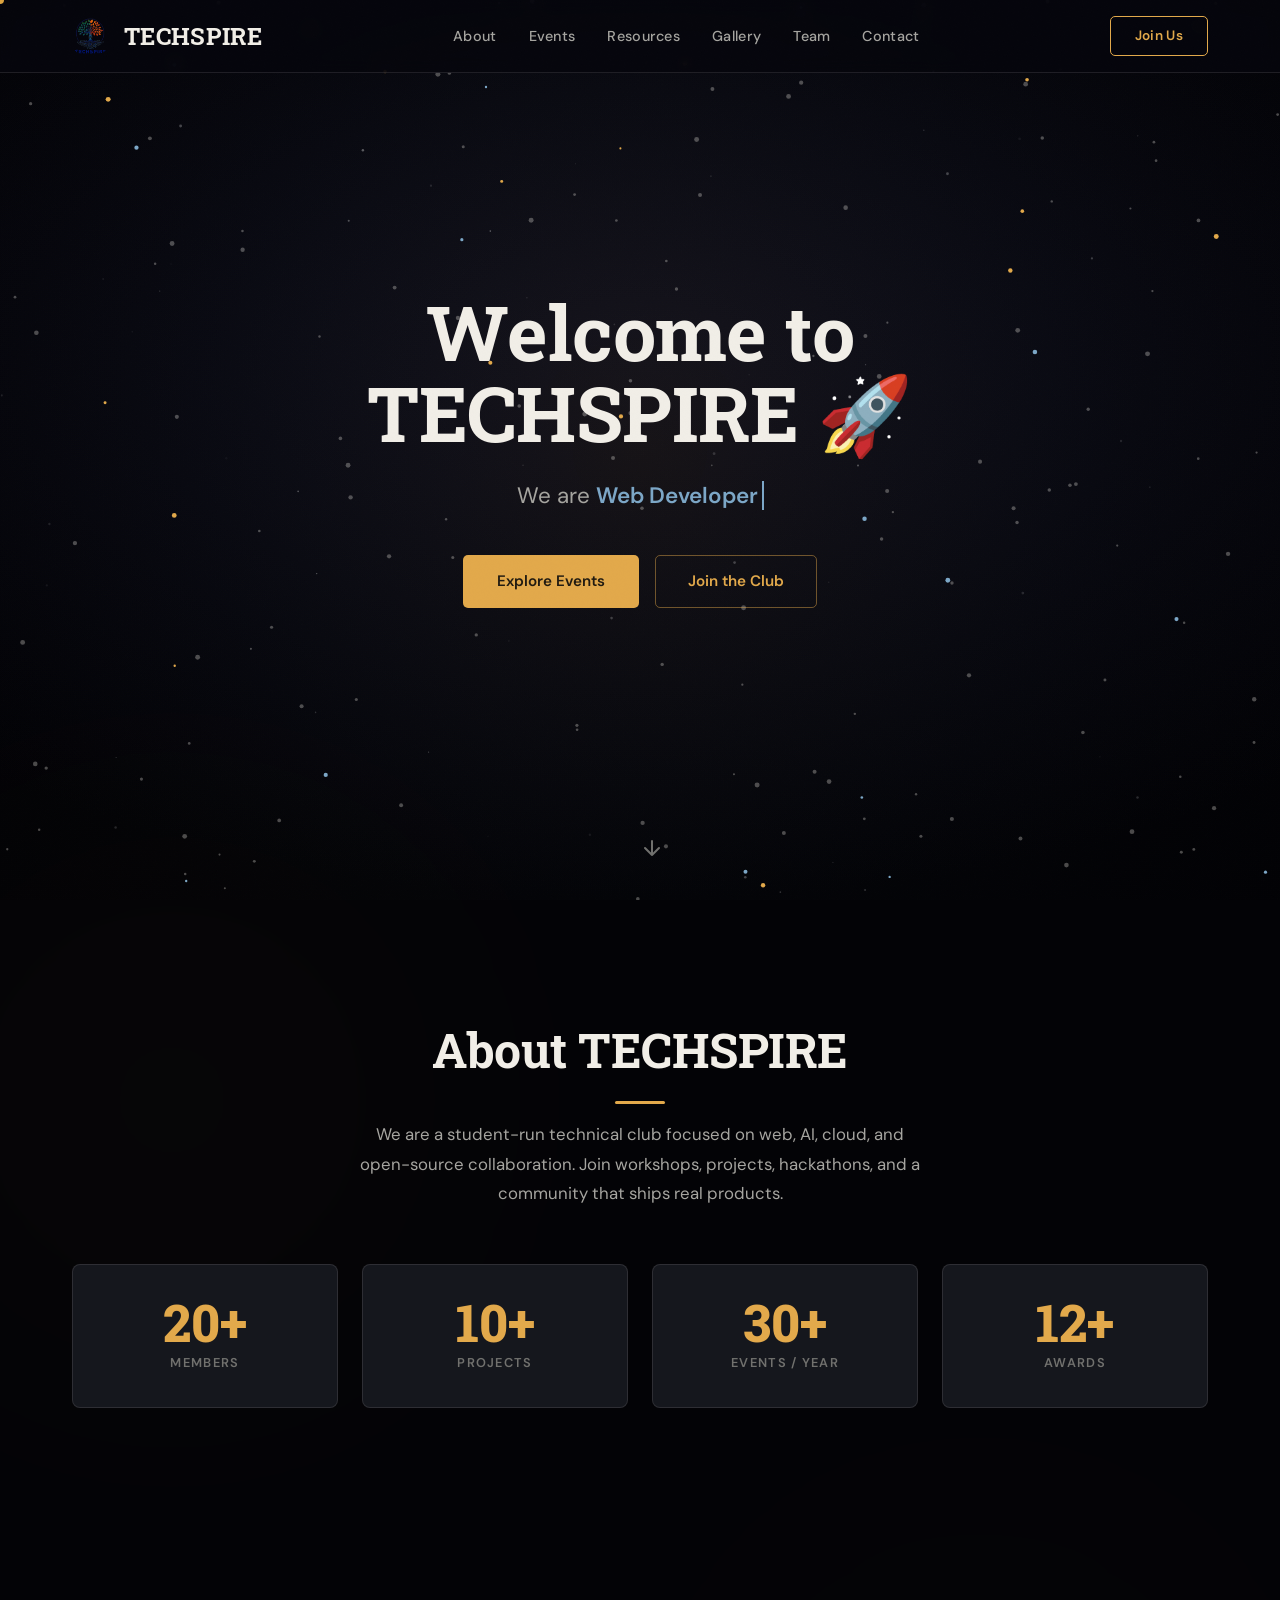
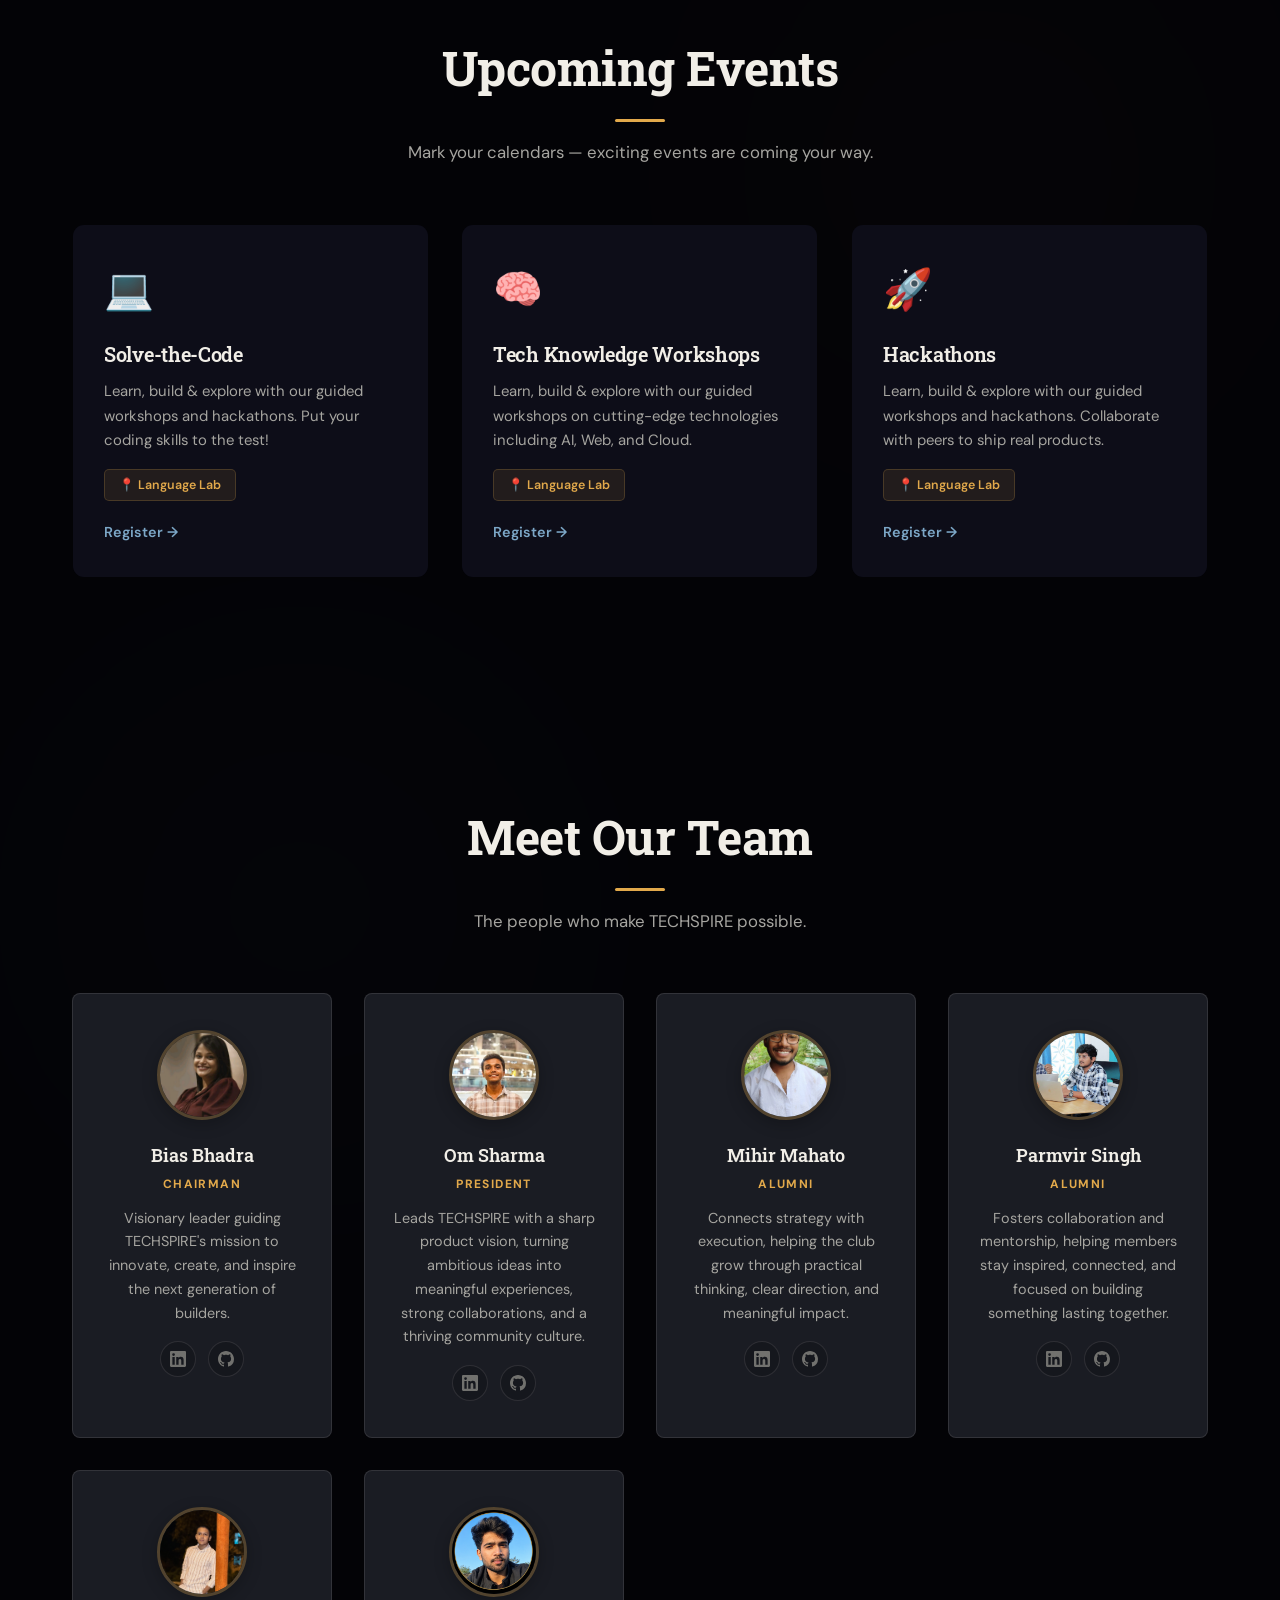
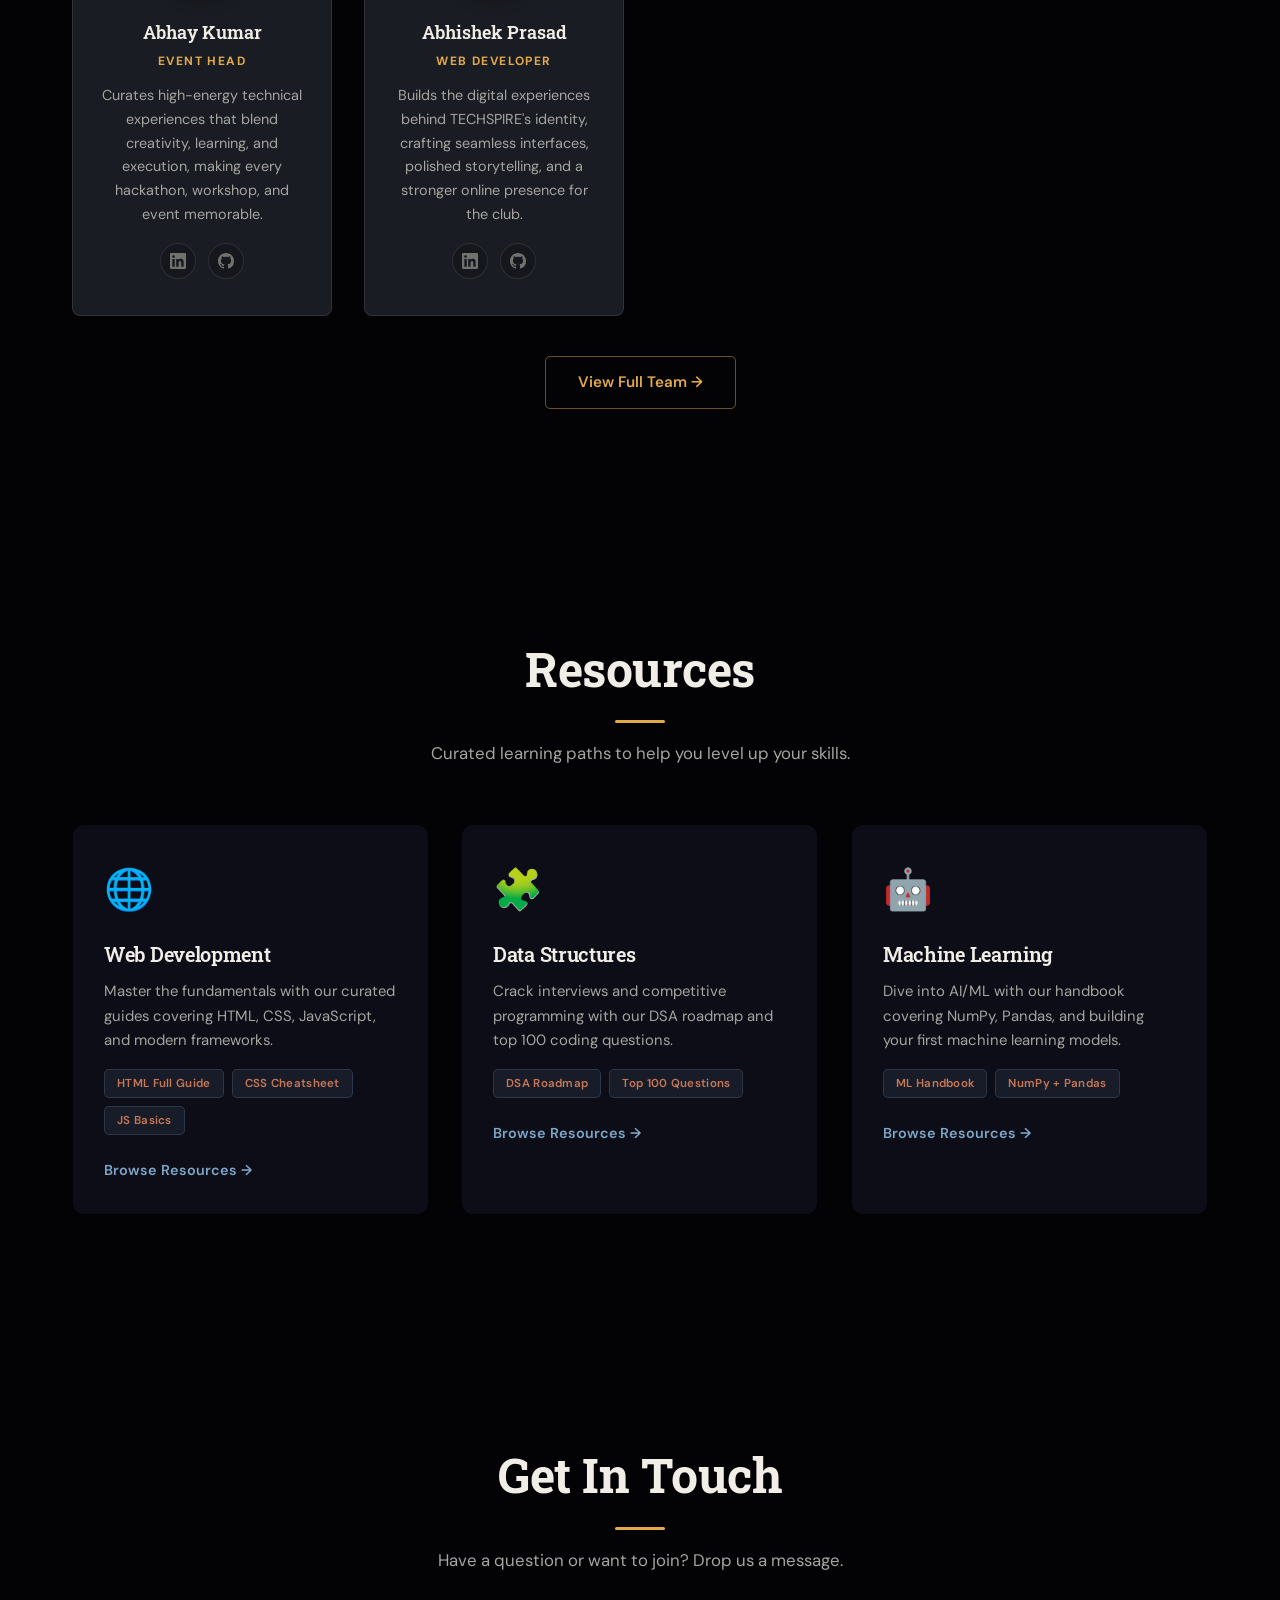
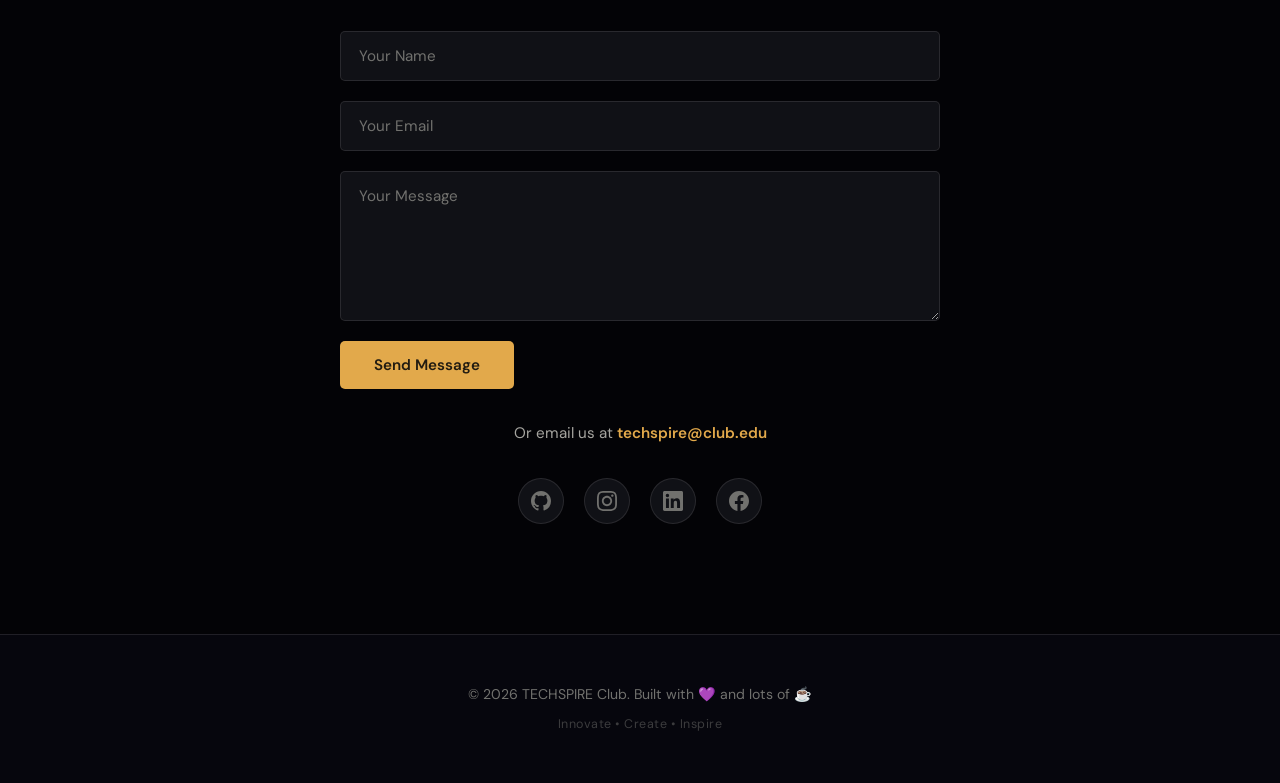
==== commit 14db8601: "headline changed" ====
--- a/Techspire_Club-main/index.html
+++ b/Techspire_Club-main/index.html
@@ -63,7 +63,7 @@
           <canvas id="particle-canvas" class="hero-canvas"></canvas>
         </div>
         <div class="hero-content">
-          <h1 class="gradient-text">Welcome to<br />TECHSPIRE</h1>
+          <h1 class="gradient-text">Welcome to<br />TECHSPIRE 🚀</h1>
           <p class="hero-tagline">We are <span id="typewriter"></span></p>
           <div class="hero-cta-group">
             <a
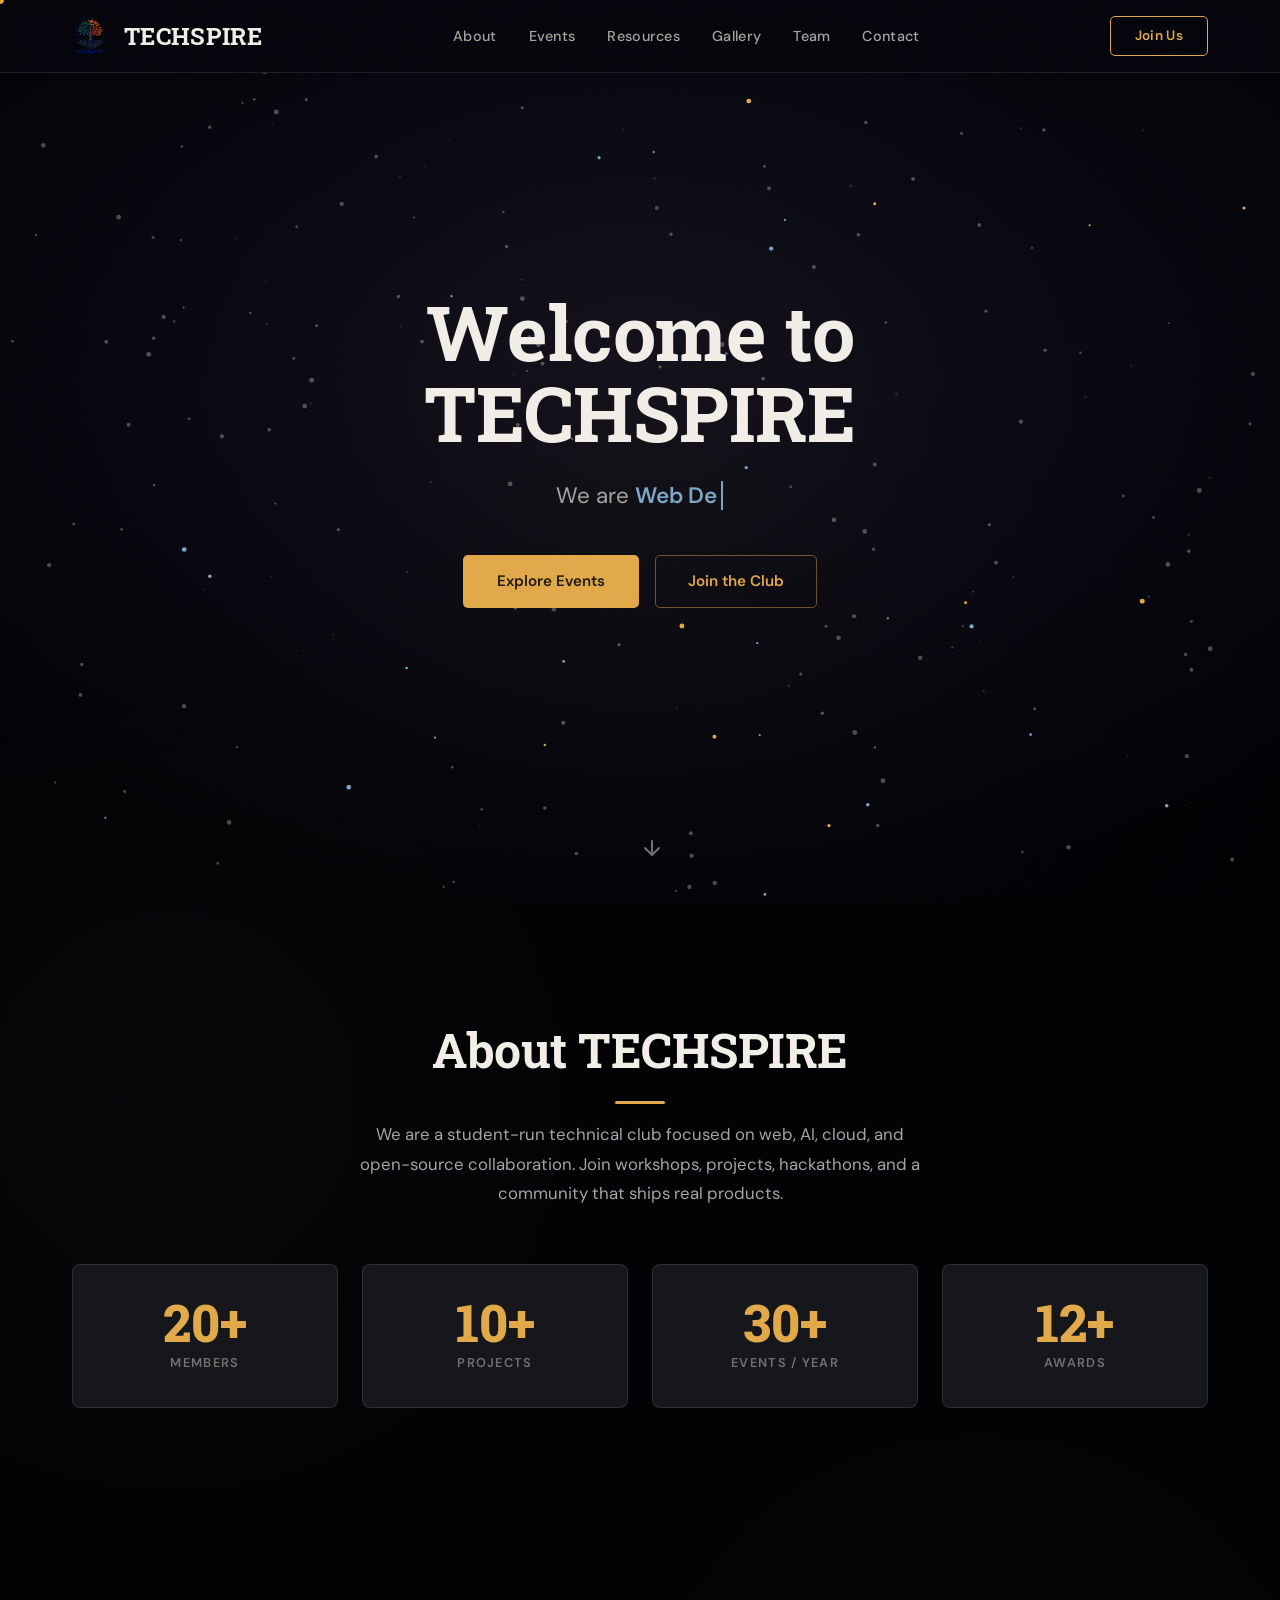
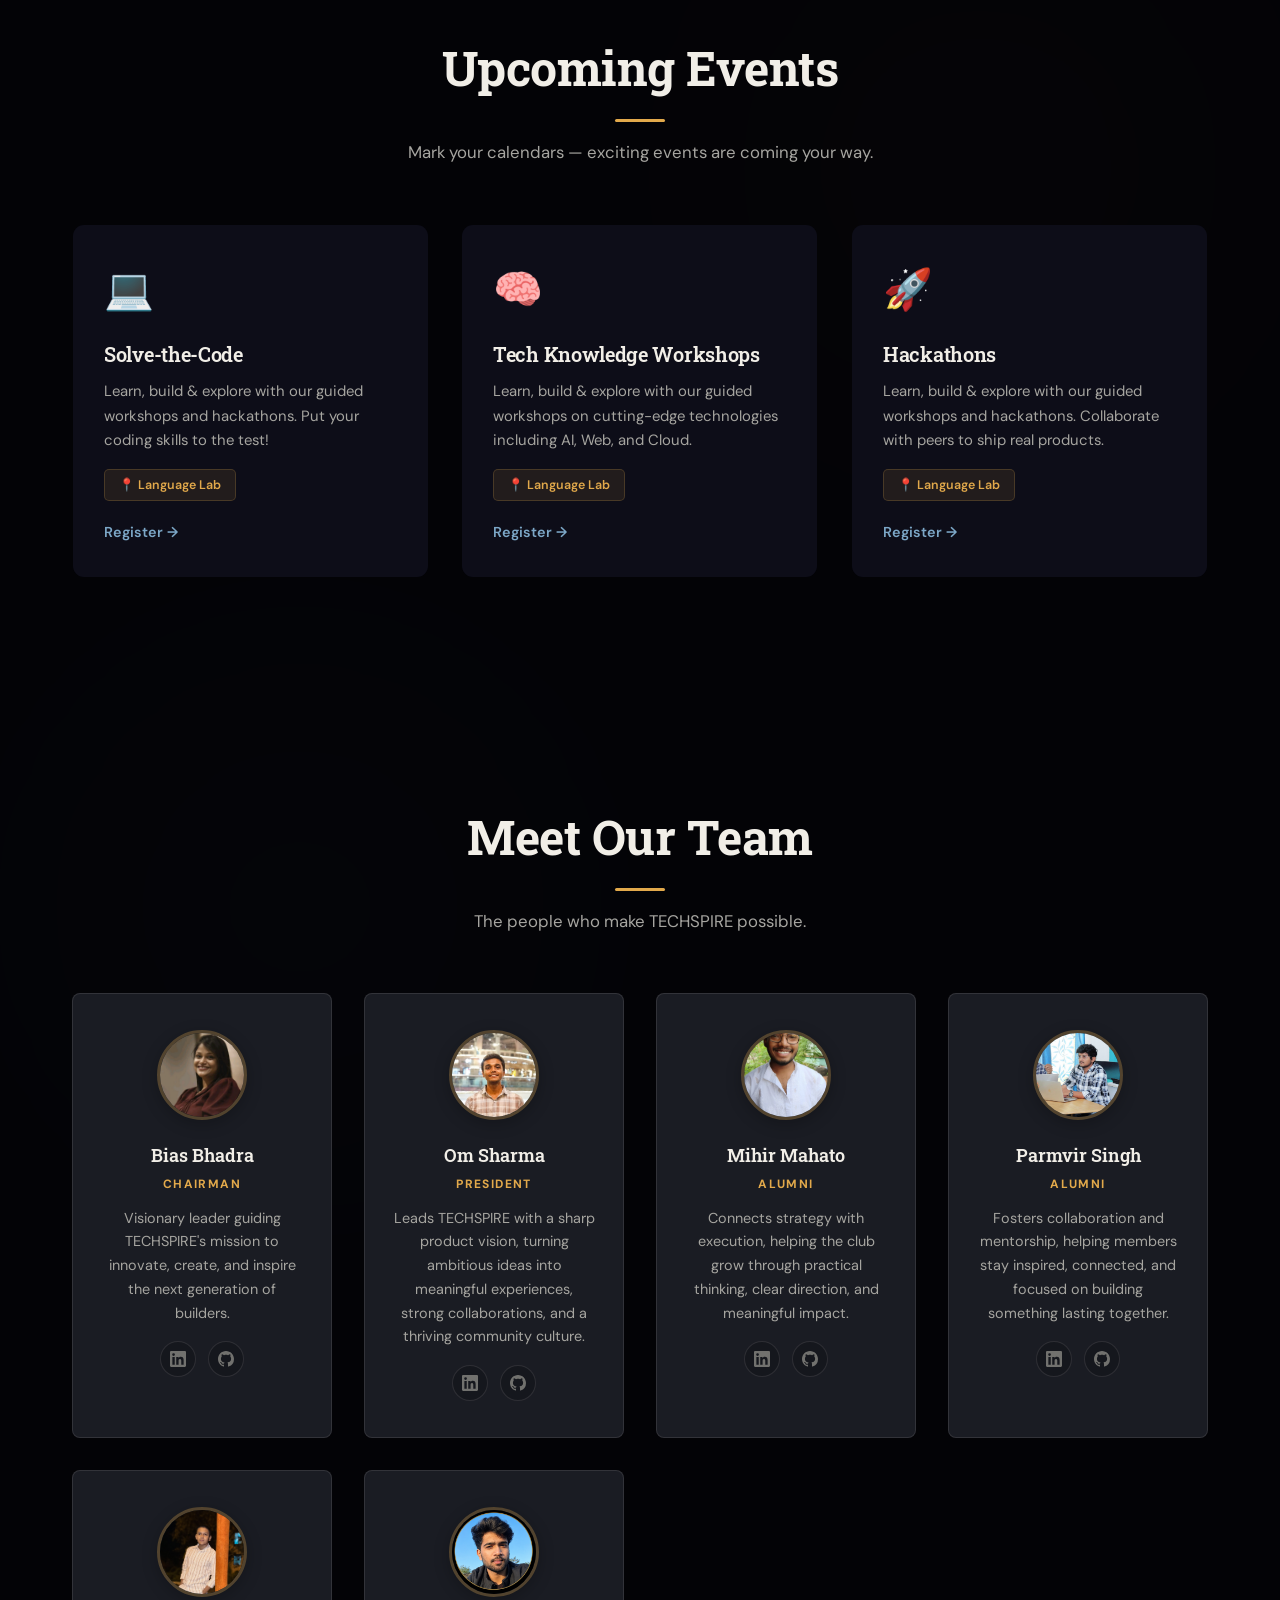
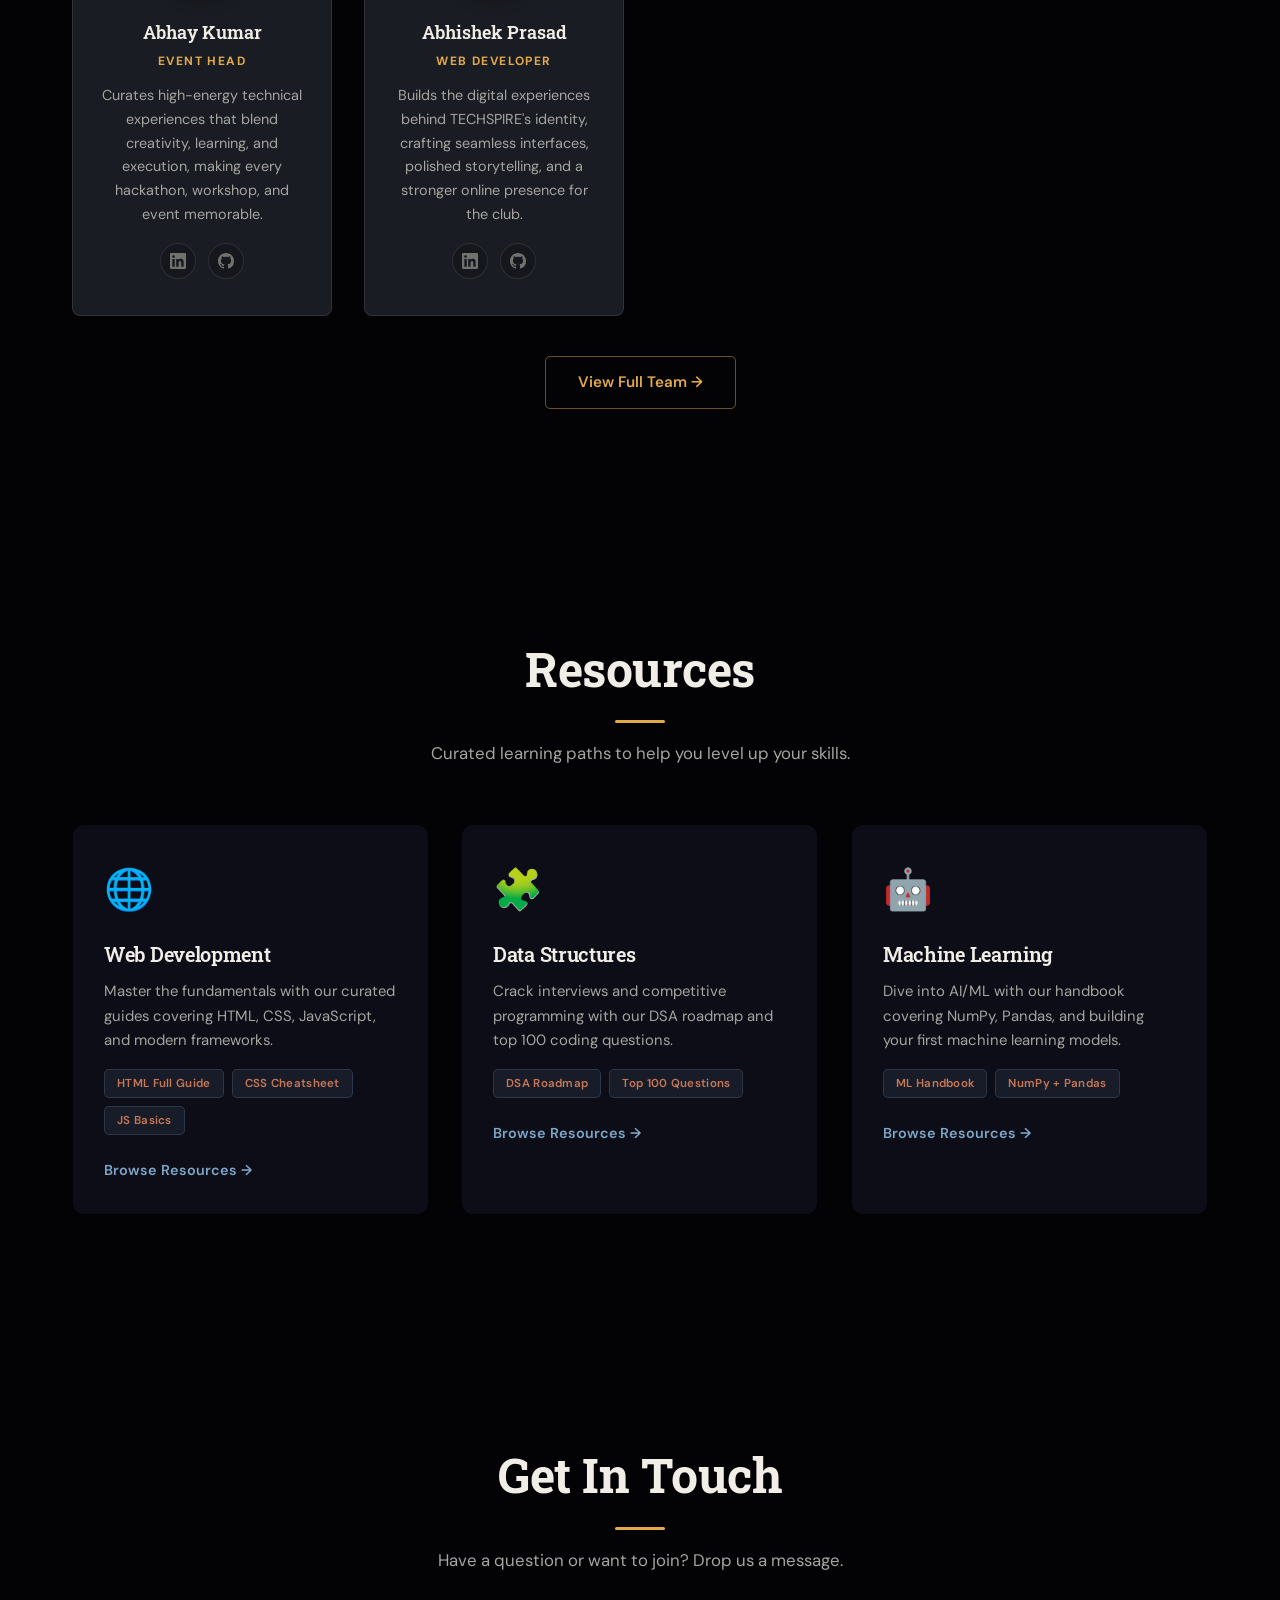
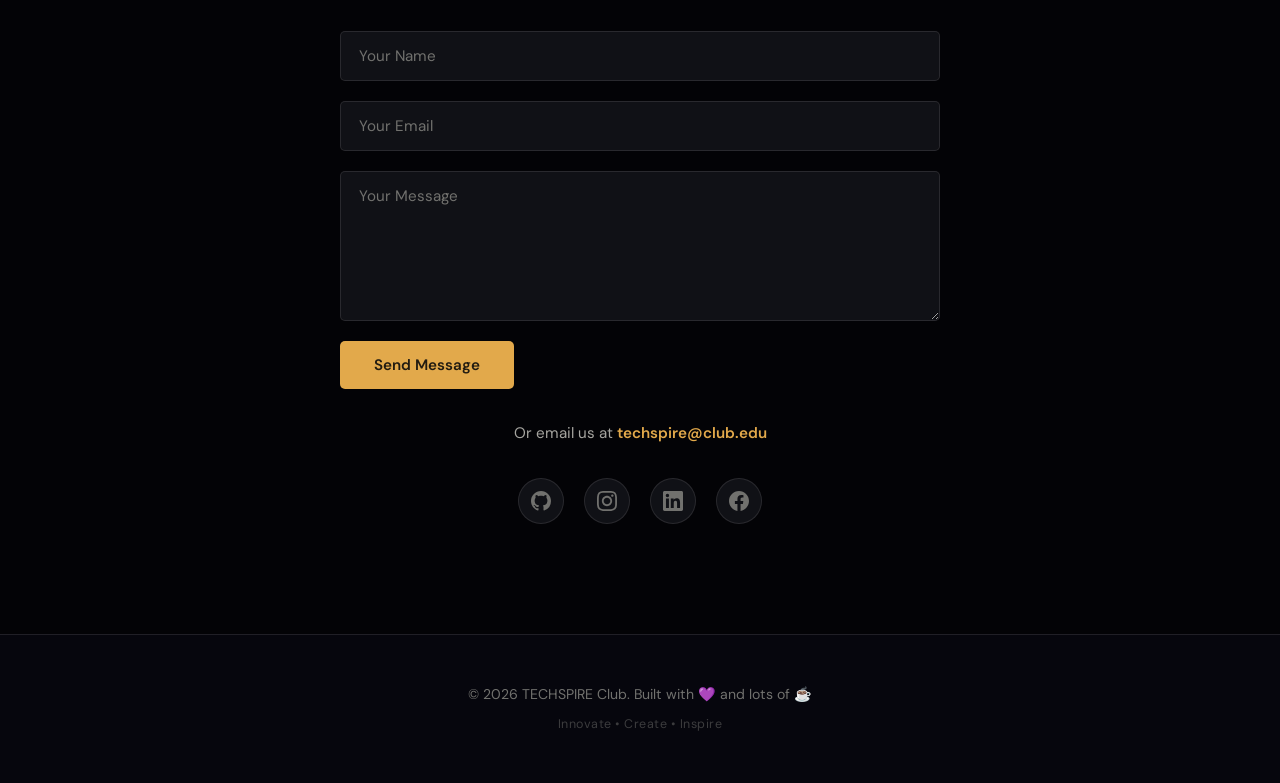
==== commit cf20602f: "back to basic" ====
--- a/Techspire_Club-main/index.html
+++ b/Techspire_Club-main/index.html
@@ -63,7 +63,7 @@
           <canvas id="particle-canvas" class="hero-canvas"></canvas>
         </div>
         <div class="hero-content">
-          <h1 class="gradient-text">Welcome to<br />TECHSPIRE 🚀</h1>
+          <h1 class="gradient-text">Welcome to<br />TECHSPIRE</h1>
           <p class="hero-tagline">We are <span id="typewriter"></span></p>
           <div class="hero-cta-group">
             <a
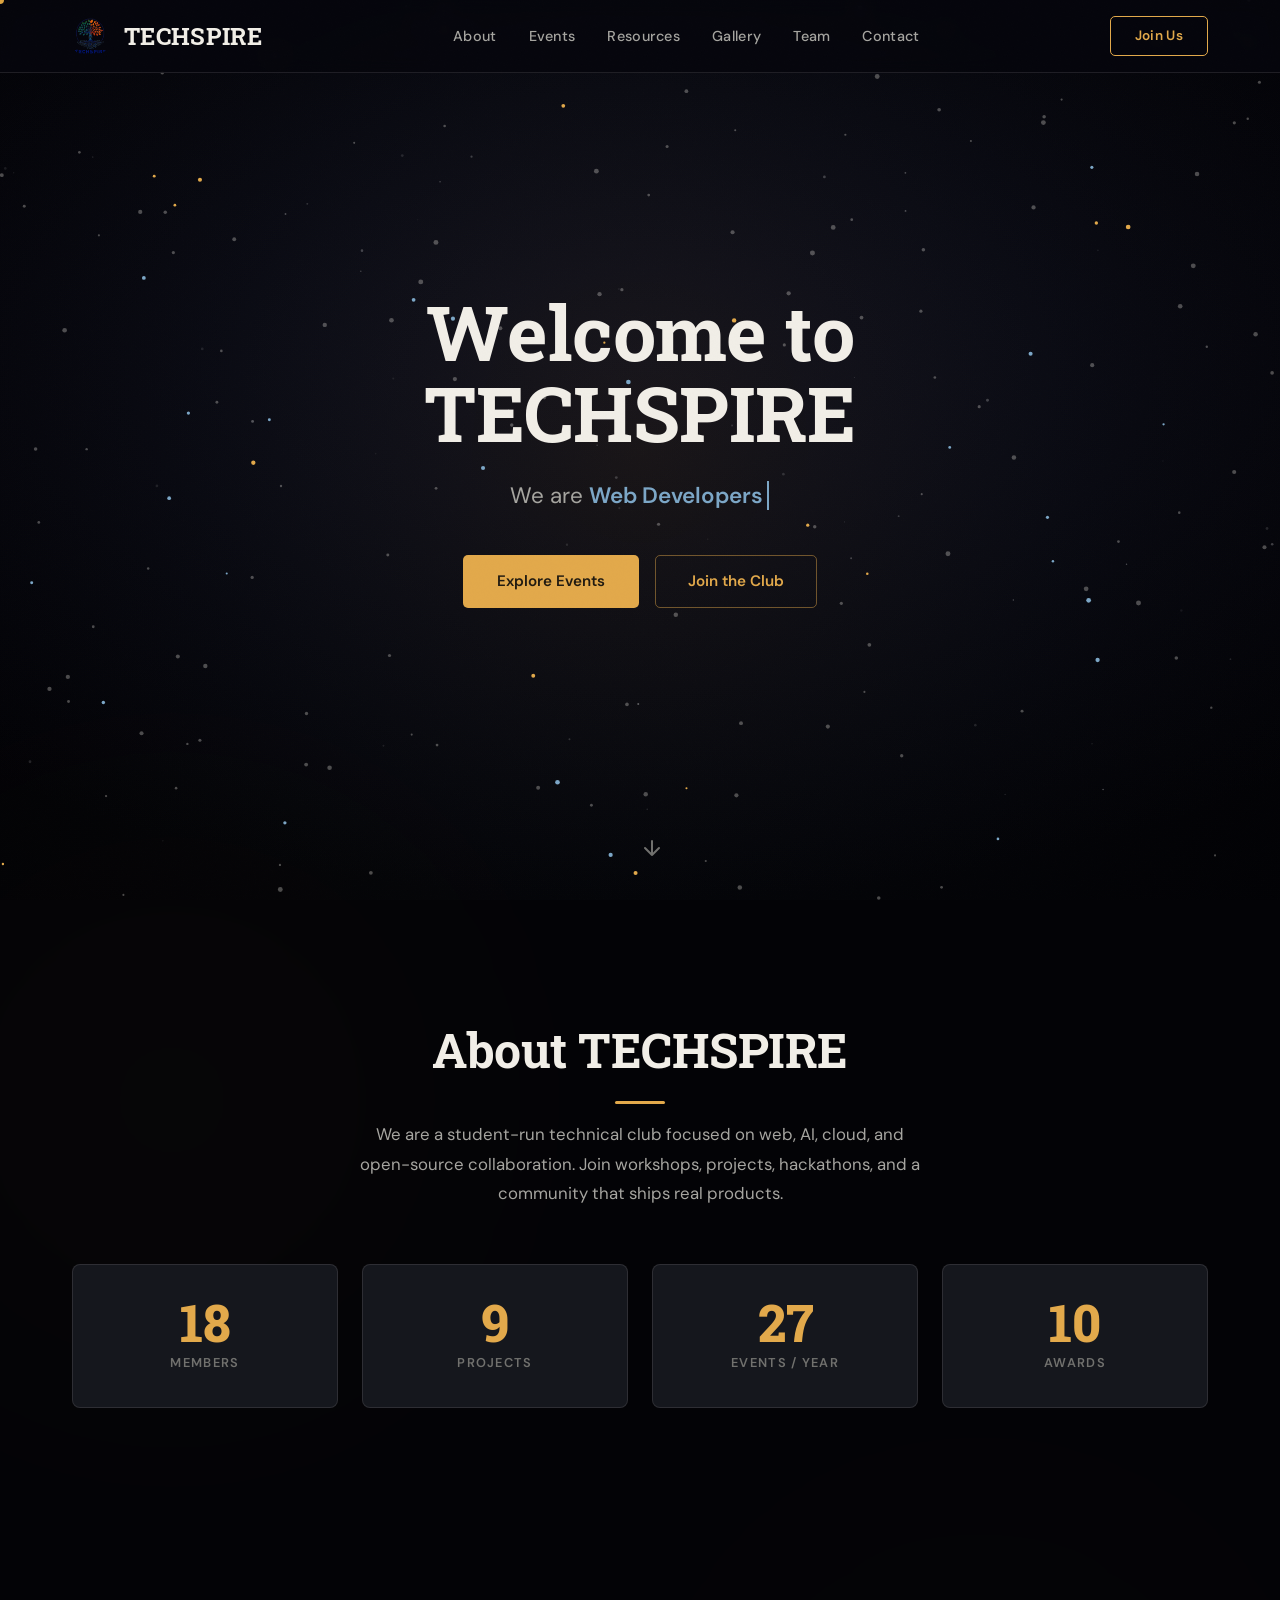
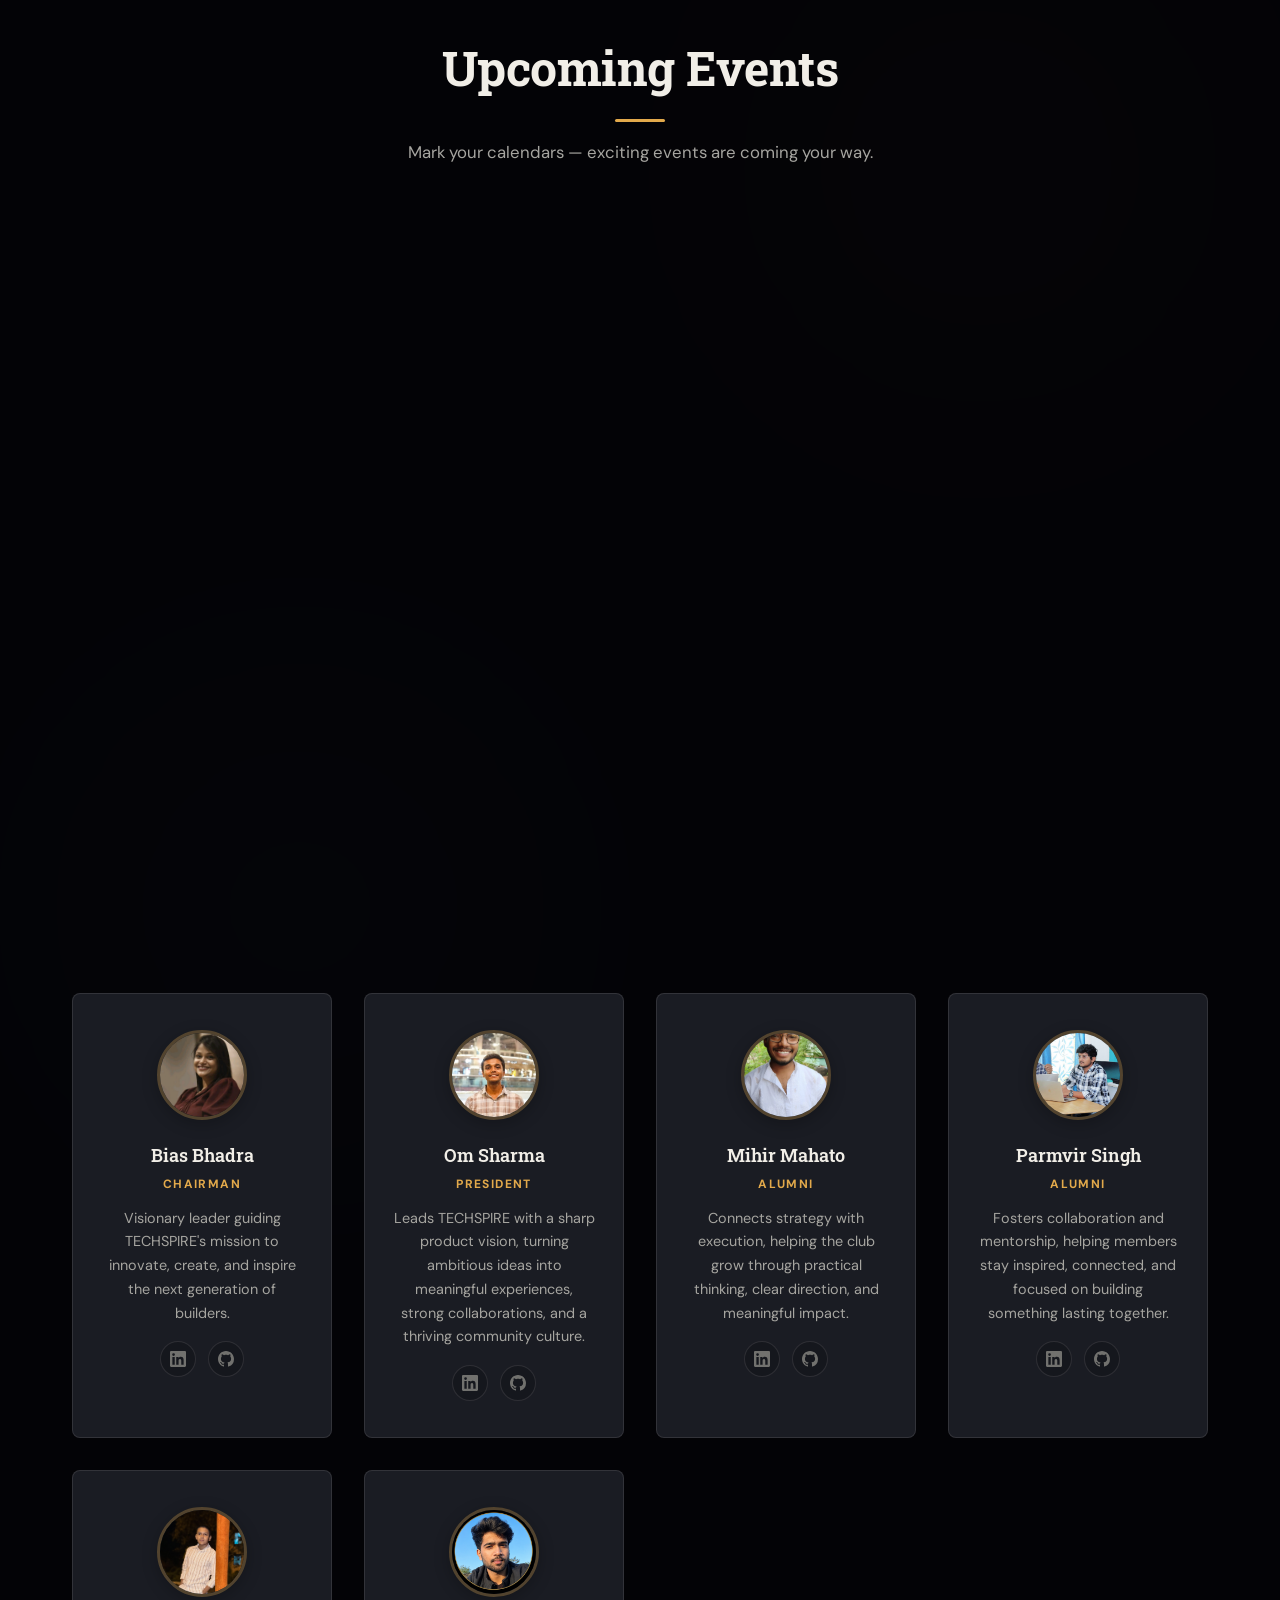
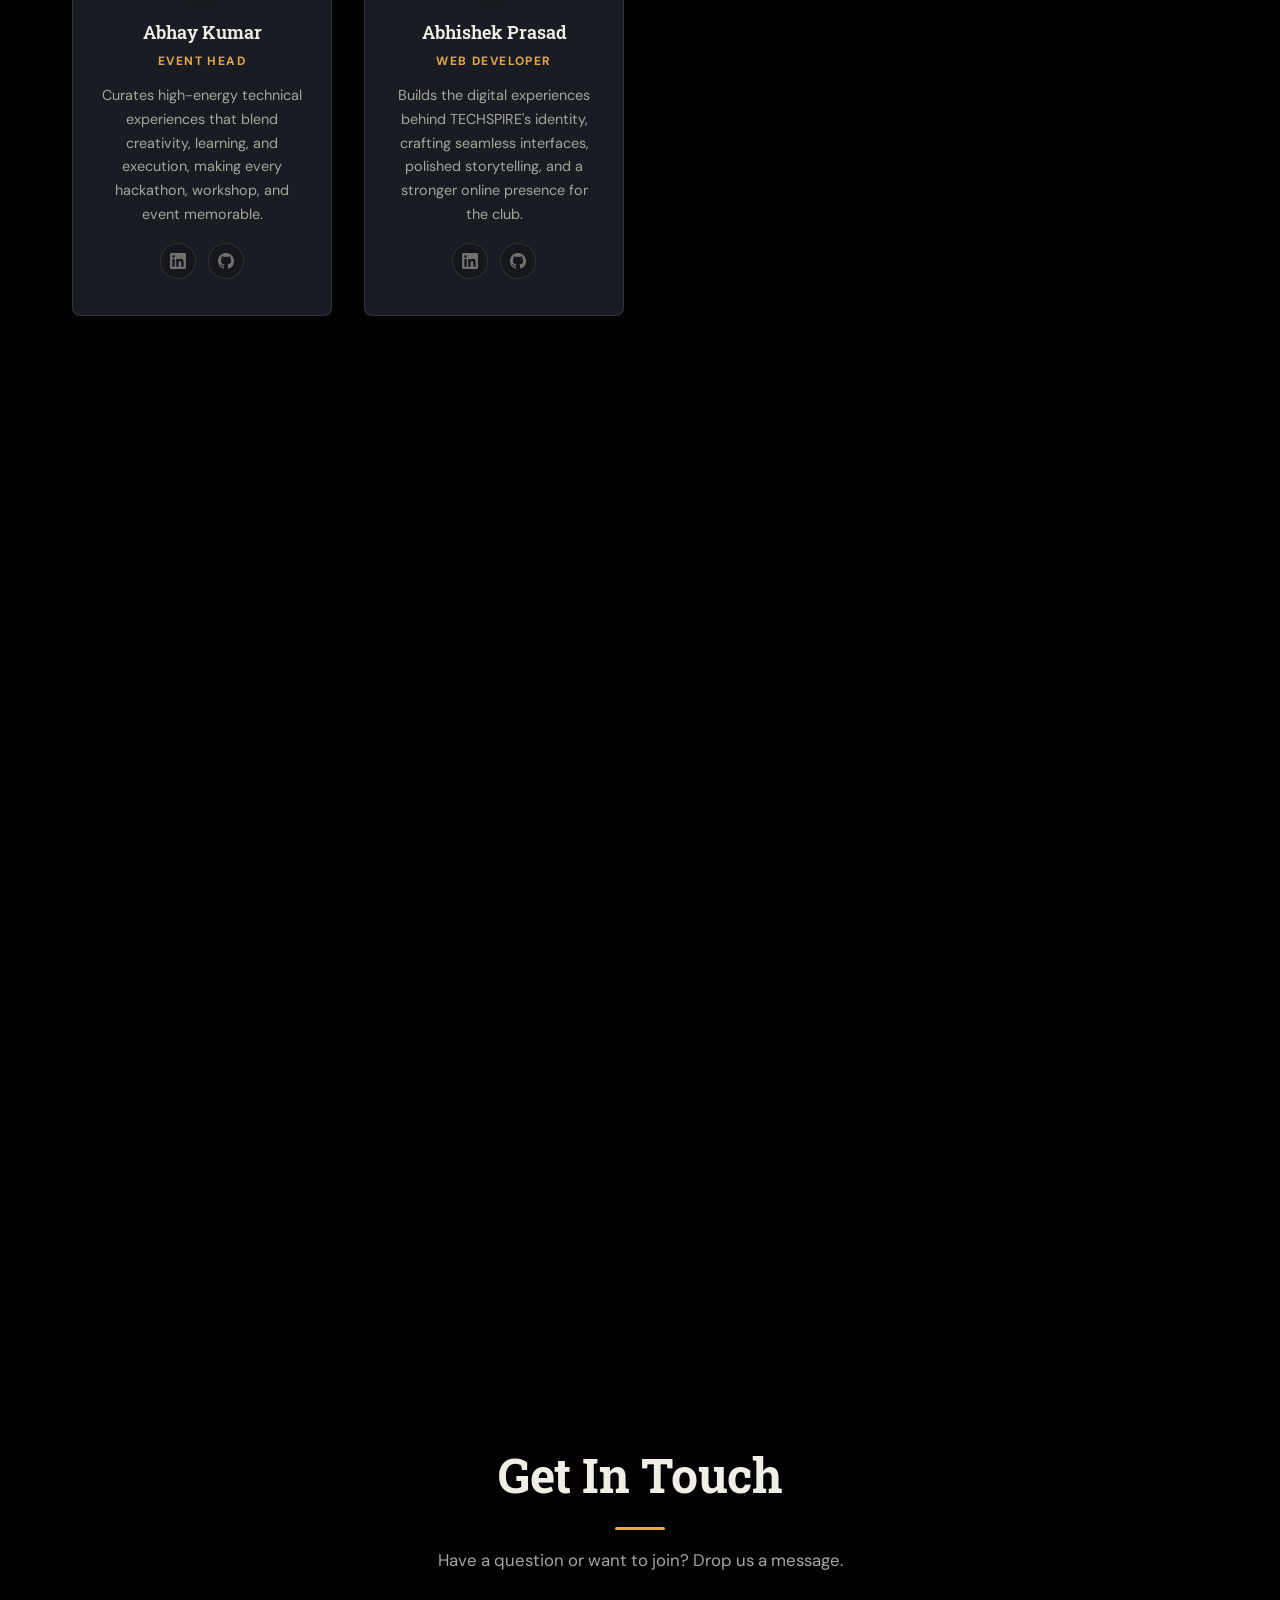
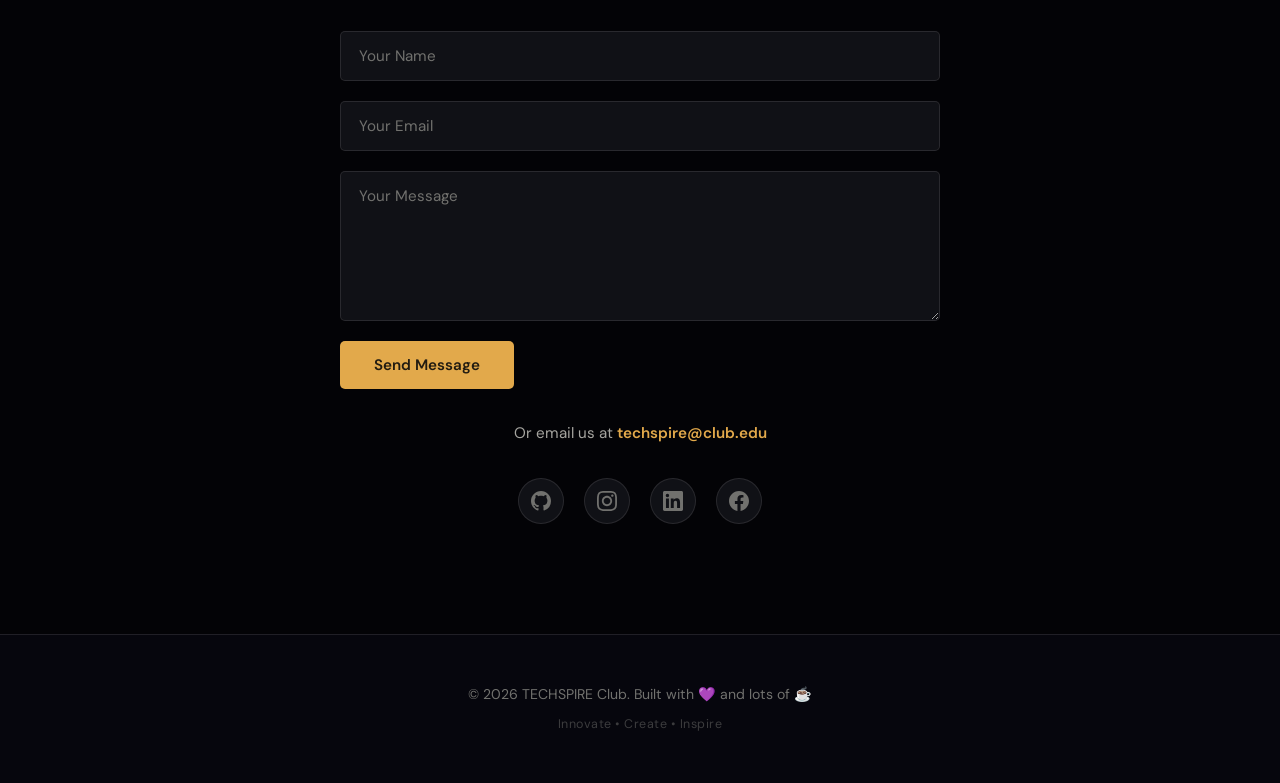
==== commit ceed16da: "added join-soon html and resources" ====
--- a/Techspire_Club-main/index.html
+++ b/Techspire_Club-main/index.html
@@ -41,7 +41,7 @@
           <li><a href="team.html">Team</a></li>
           <li><a href="#contact" data-scroll="contact">Contact</a></li>
         </ul>
-        <a href="join.html" class="nav-cta magnetic-btn" id="nav-cta-btn"
+        <a href="join-soon.html" class="nav-cta magnetic-btn" id="nav-cta-btn"
           >Join Us</a
         >
         <button
@@ -73,7 +73,7 @@
               >Explore Events</a
             >
             <a
-              href="join.html"
+              href="join-soon.html"
               class="btn-outline magnetic-btn"
               id="hero-cta-join"
               >Join the Club</a
@@ -303,7 +303,9 @@
               <span class="tag">CSS Cheatsheet</span>
               <span class="tag">JS Basics</span>
             </div>
-            <a href="#" class="card-link">Browse Resources →</a>
+            <a href="web-development.html" class="card-link"
+              >Browse Resources →</a
+            >
           </div>
           <div
             class="tilt-card animated-border scroll-reveal"
@@ -313,13 +315,17 @@
             <h3 class="card-title">Data Structures</h3>
             <p class="card-description">
               Crack interviews and competitive programming with our DSA roadmap
-              and top 100 coding questions.
+              and top 300 coding questions.
             </p>
             <div class="card-tags">
               <span class="tag">DSA Roadmap</span>
-              <span class="tag">Top 100 Questions</span>
+              <span class="tag">Top 300 Questions</span>
             </div>
-            <a href="#" class="card-link">Browse Resources →</a>
+            <a
+              href="https://takeuforward.org/dsa/strivers-a2z-sheet-learn-dsa-a-to-z"
+              class="card-link"
+              >Browse Resources →</a
+            >
           </div>
           <div class="tilt-card animated-border scroll-reveal" id="resource-ml">
             <div class="card-icon">🤖</div>
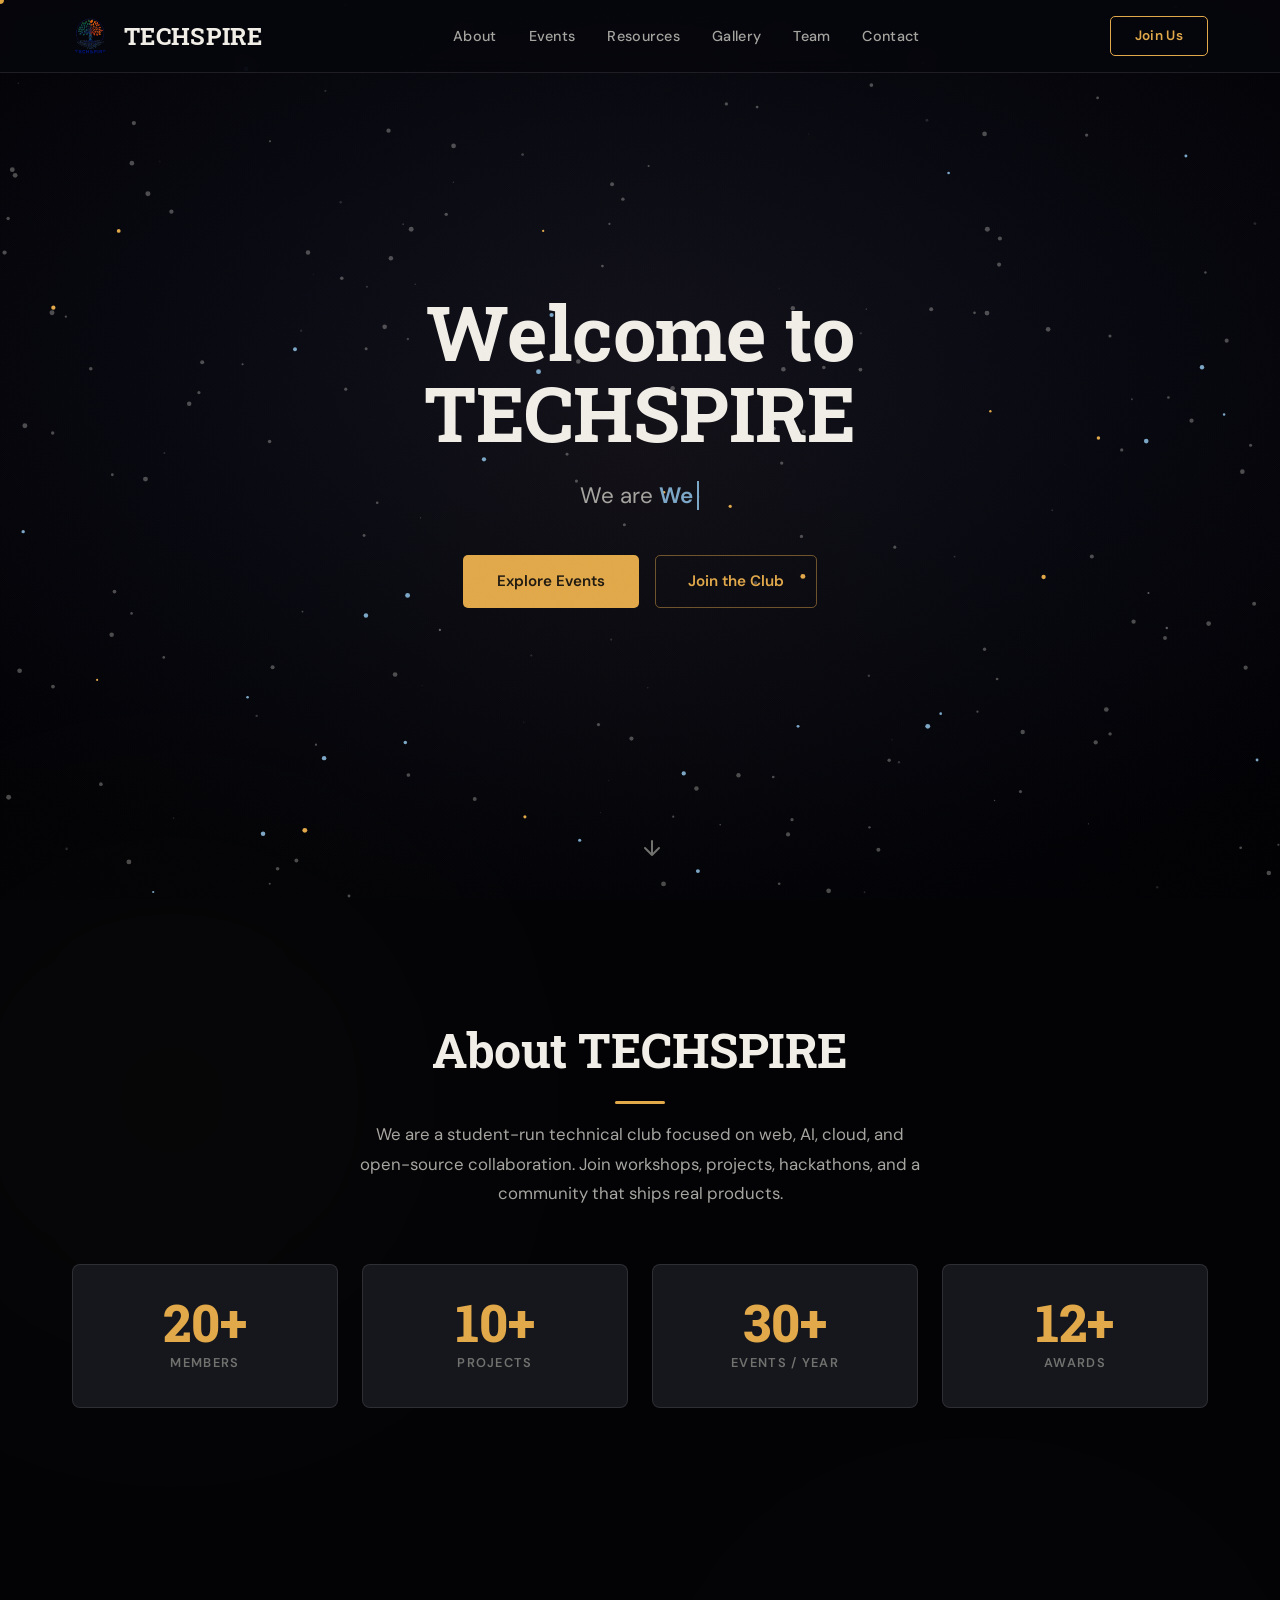
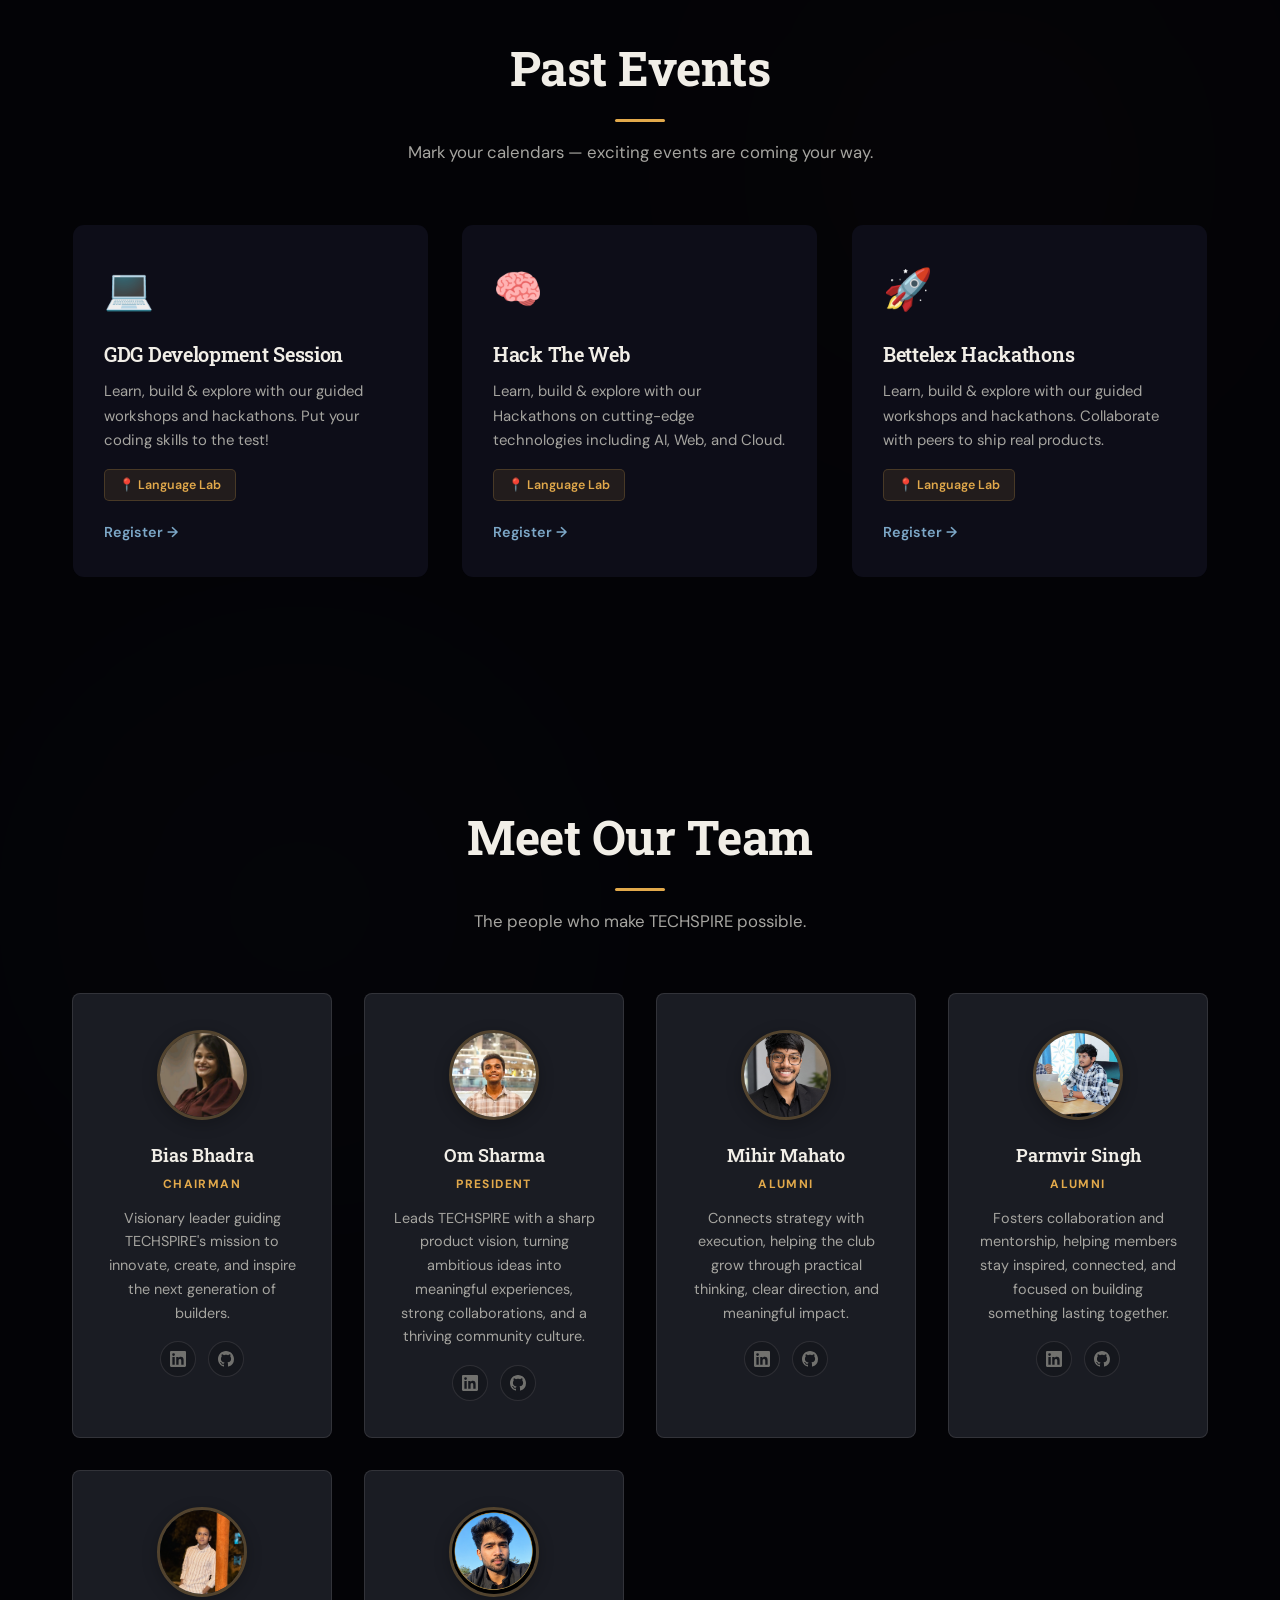
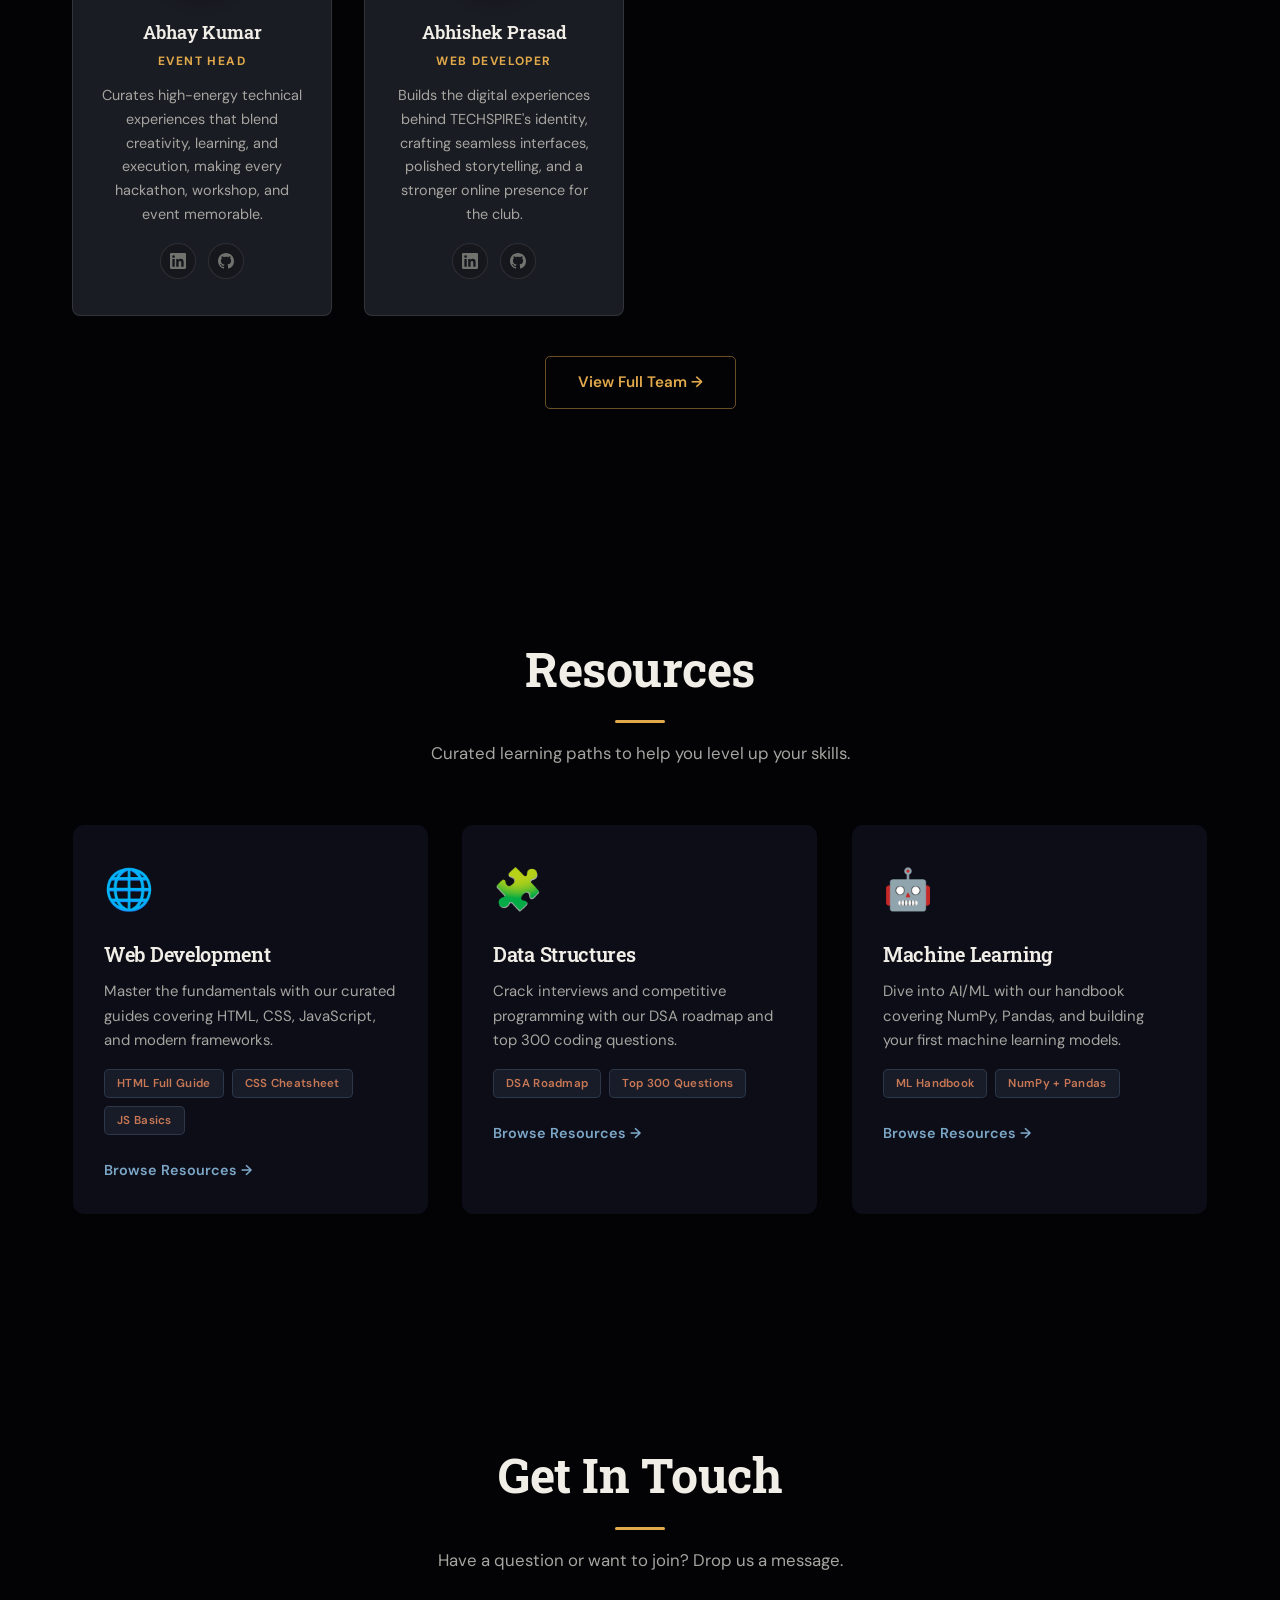
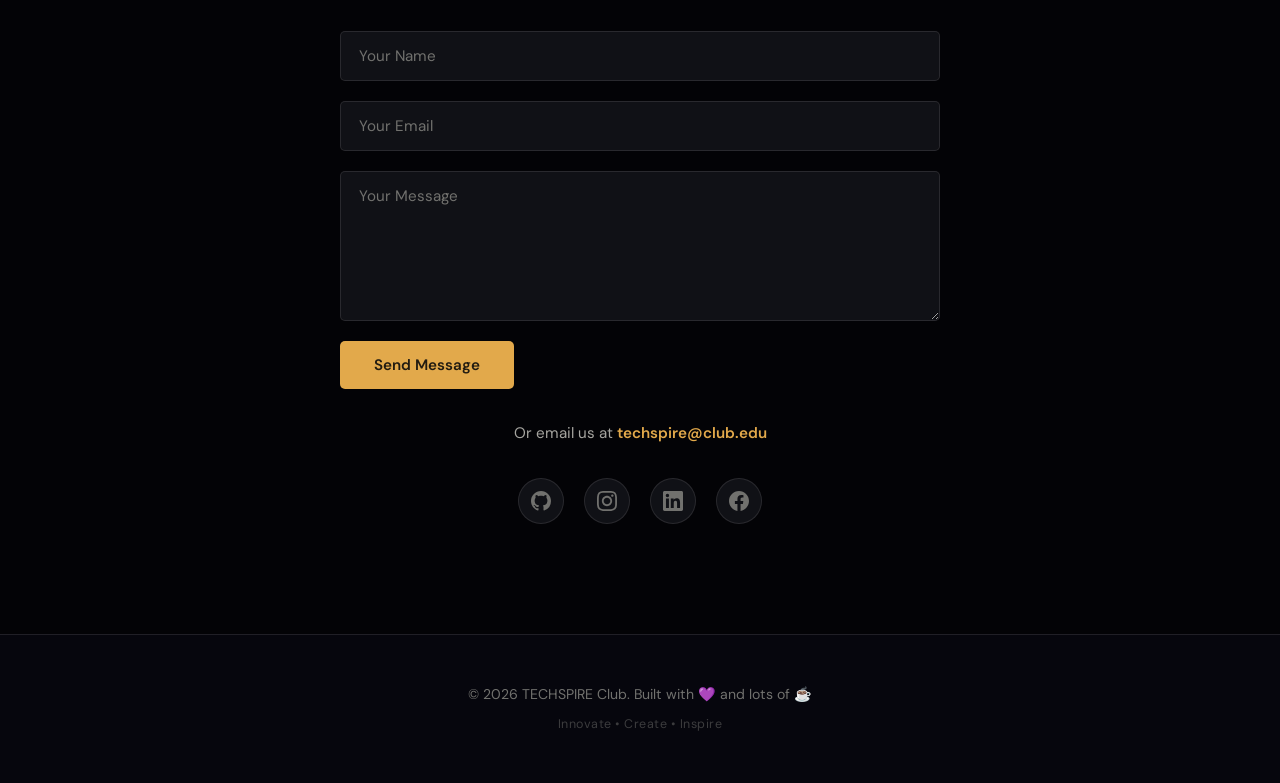
==== commit 9b3a7644: "added past events and mihir sir new pic" ====
--- a/Techspire_Club-main/index.html
+++ b/Techspire_Club-main/index.html
@@ -128,7 +128,7 @@
       <!-- ===== EVENTS SECTION ===== -->
       <div class="section-glow section-glow--events" aria-hidden="true"></div>
       <section class="section" id="events">
-        <h2 class="section-title scroll-reveal">Upcoming Events</h2>
+        <h2 class="section-title scroll-reveal">Past Events</h2>
         <p class="section-subtitle scroll-reveal">
           Mark your calendars — exciting events are coming your way.
         </p>
@@ -138,7 +138,7 @@
             id="event-solve-code"
           >
             <div class="card-icon">💻</div>
-            <h3 class="card-title">Solve-the-Code</h3>
+            <h3 class="card-title">GDG Development Session</h3>
             <p class="card-description">
               Learn, build & explore with our guided workshops and hackathons.
               Put your coding skills to the test!
@@ -151,9 +151,9 @@
             id="event-tech-workshop"
           >
             <div class="card-icon">🧠</div>
-            <h3 class="card-title">Tech Knowledge Workshops</h3>
-            <p class="card-description">
-              Learn, build & explore with our guided workshops on cutting-edge
+            <h3 class="card-title">Hack The Web</h3>
+            <p class="card-description">
+              Learn, build & explore with our Hackathons on cutting-edge
               technologies including AI, Web, and Cloud.
             </p>
             <span class="card-date">📍 Language Lab</span>
@@ -164,7 +164,7 @@
             id="event-hackathon"
           >
             <div class="card-icon">🚀</div>
-            <h3 class="card-title">Hackathons</h3>
+            <h3 class="card-title">Bettelex Hackathons</h3>
             <p class="card-description">
               Learn, build & explore with our guided workshops and hackathons.
               Collaborate with peers to ship real products.
@@ -211,7 +211,7 @@
           <div class="spotlight-card scroll-reveal" id="team-mihir">
             <div class="spotlight-overlay"></div>
             <img
-              src="Assets/leaders/MIHIR MAHATO.jpg"
+              src="Assets/leaders/MIHIR MAHATO.jpeg"
               alt="Mihir Mahato"
               class="team-photo"
             />
@@ -338,7 +338,11 @@
               <span class="tag">ML Handbook</span>
               <span class="tag">NumPy + Pandas</span>
             </div>
-            <a href="#" class="card-link">Browse Resources →</a>
+            <a
+              href="https://youtube.com/playlist?list=PLl8OlHZGYOQ7bkVbuRthEsaLr7bONzbXS&si=8tGyCWwra3yUtIXW"
+              class="card-link"
+              >Browse Resources →</a
+            >
           </div>
         </div>
       </section>
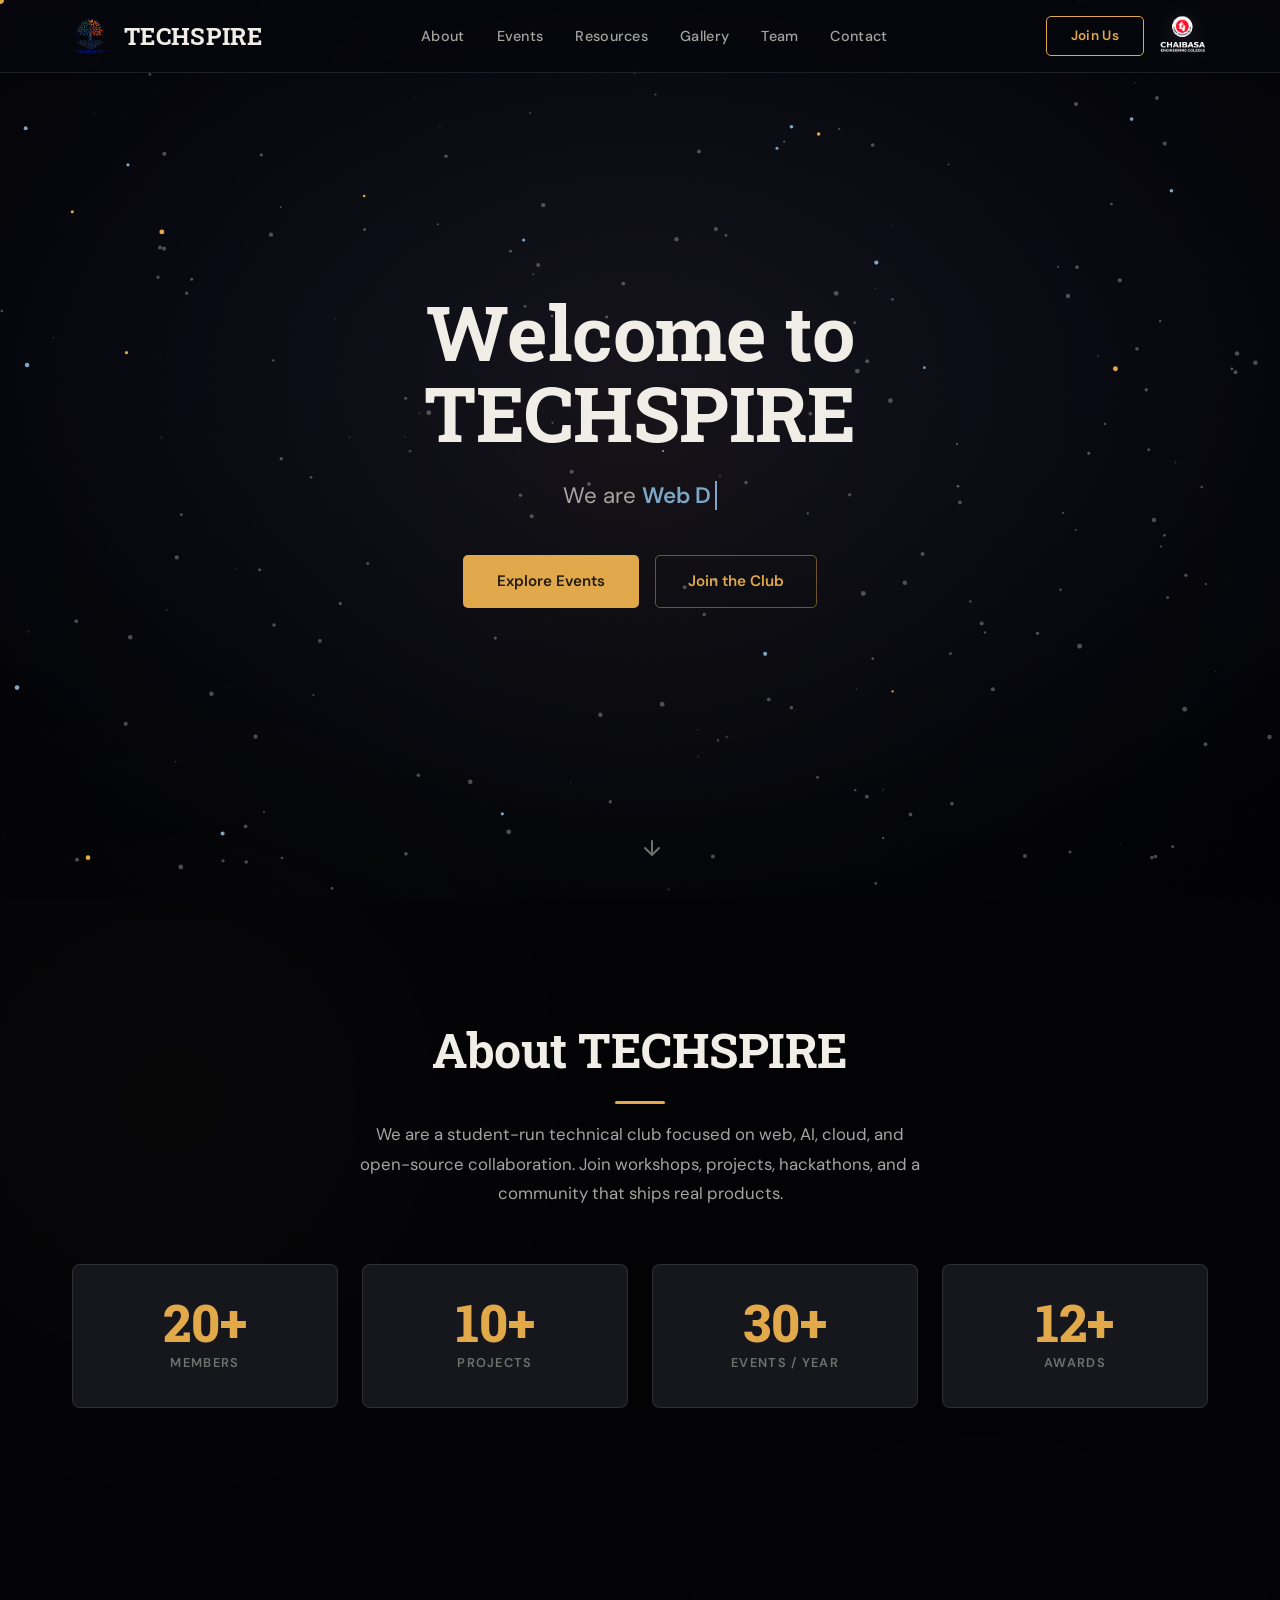
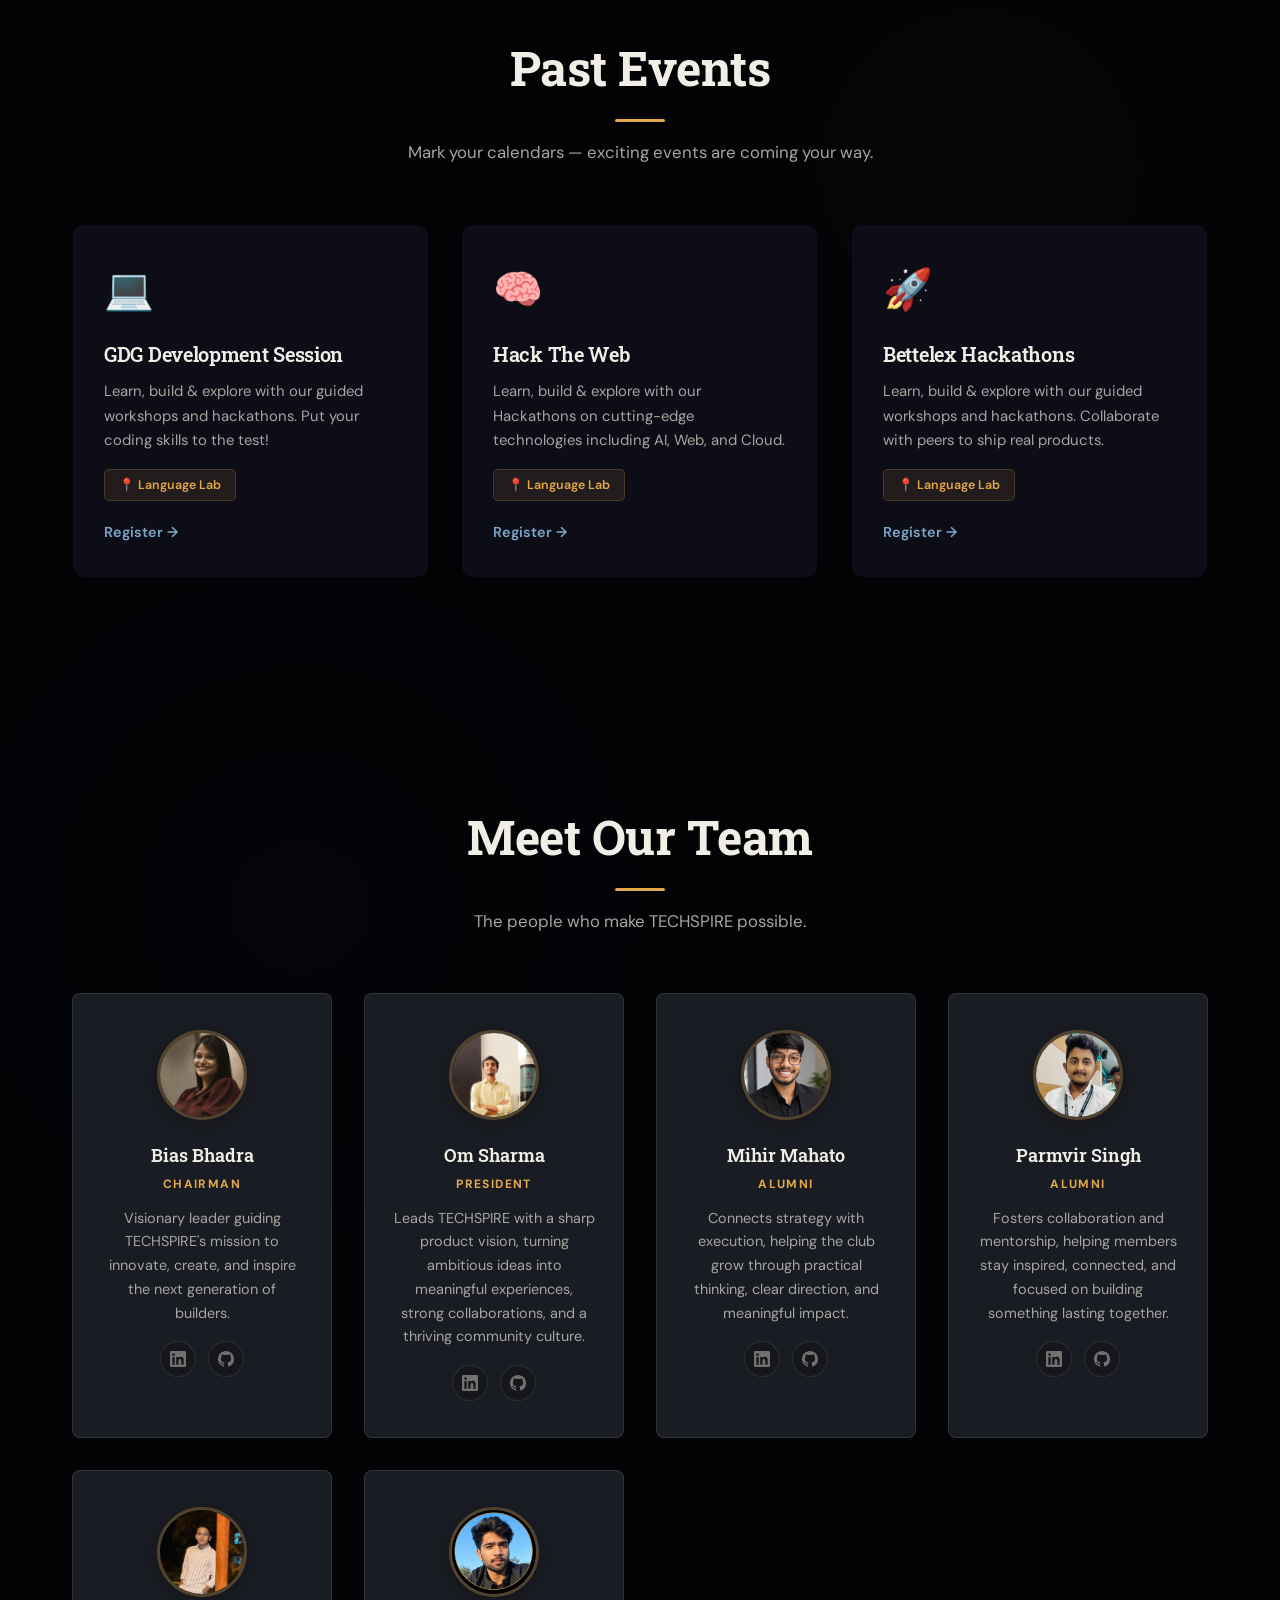
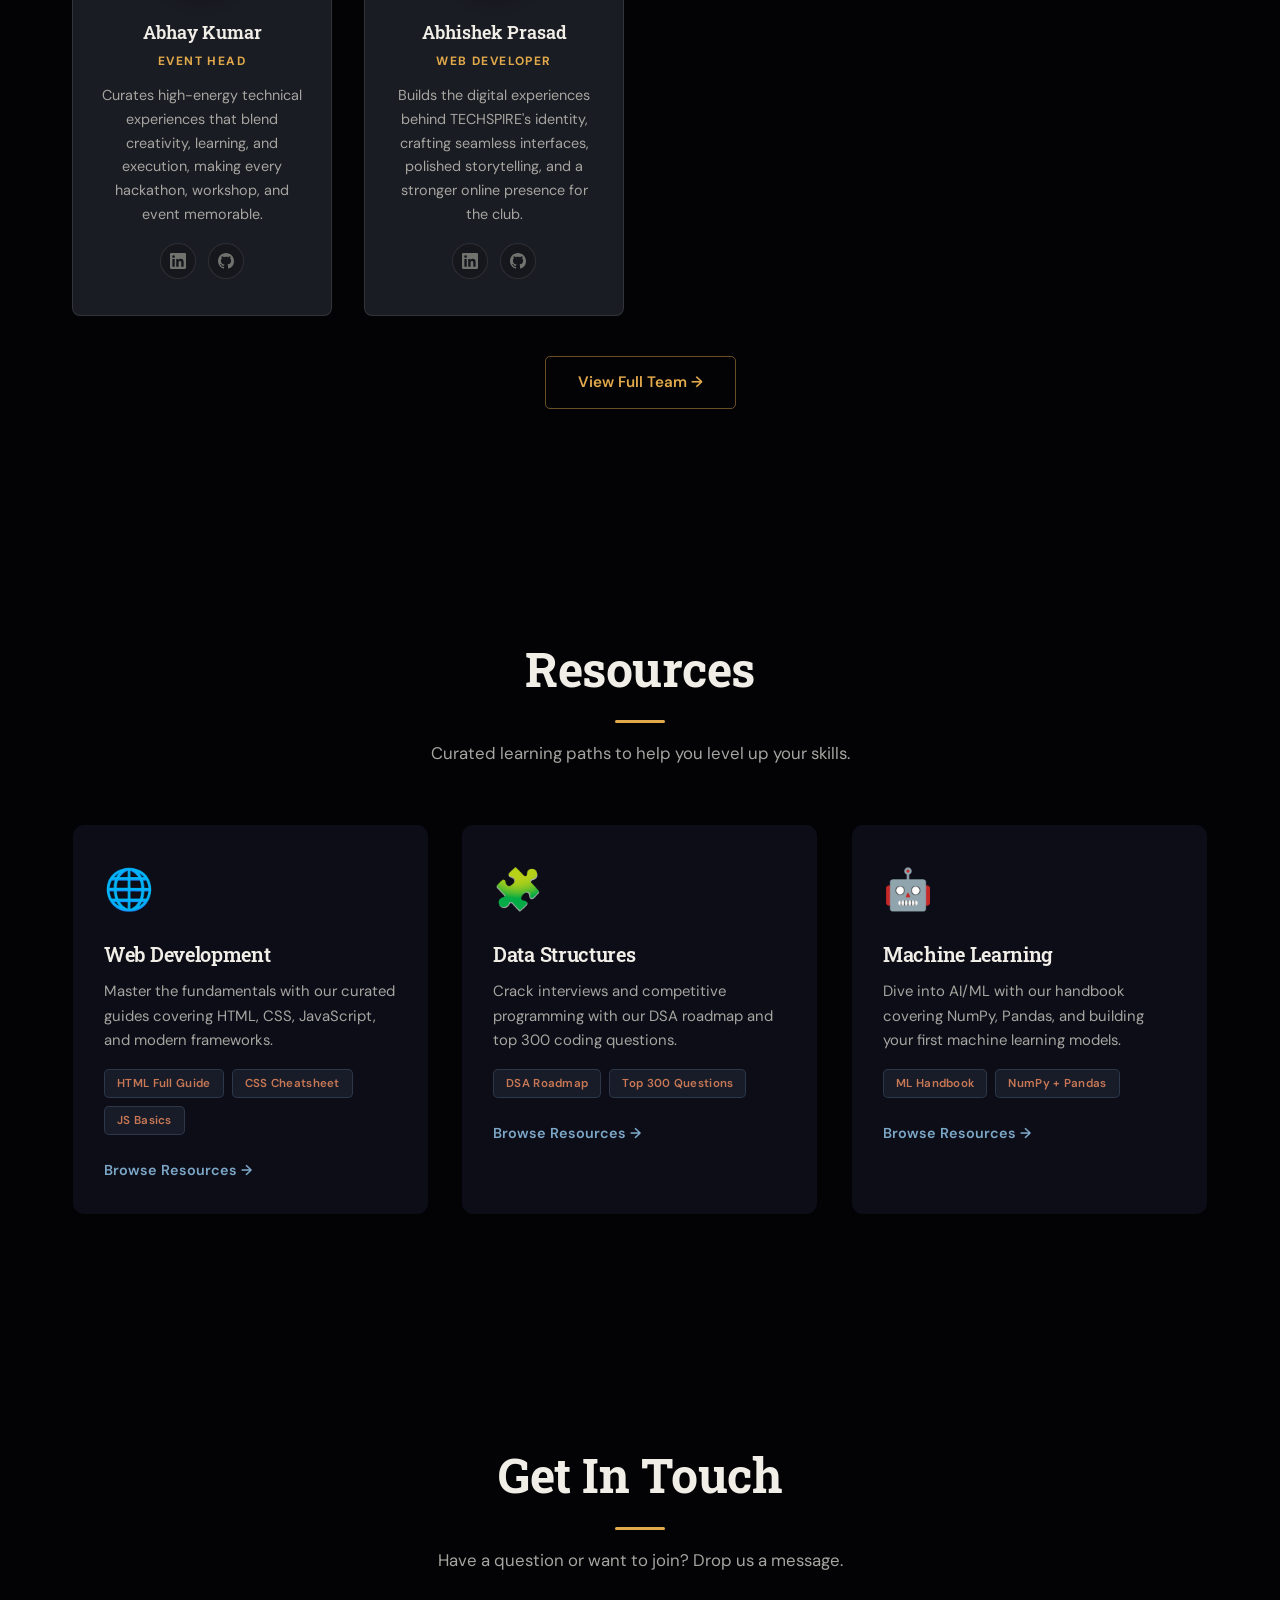
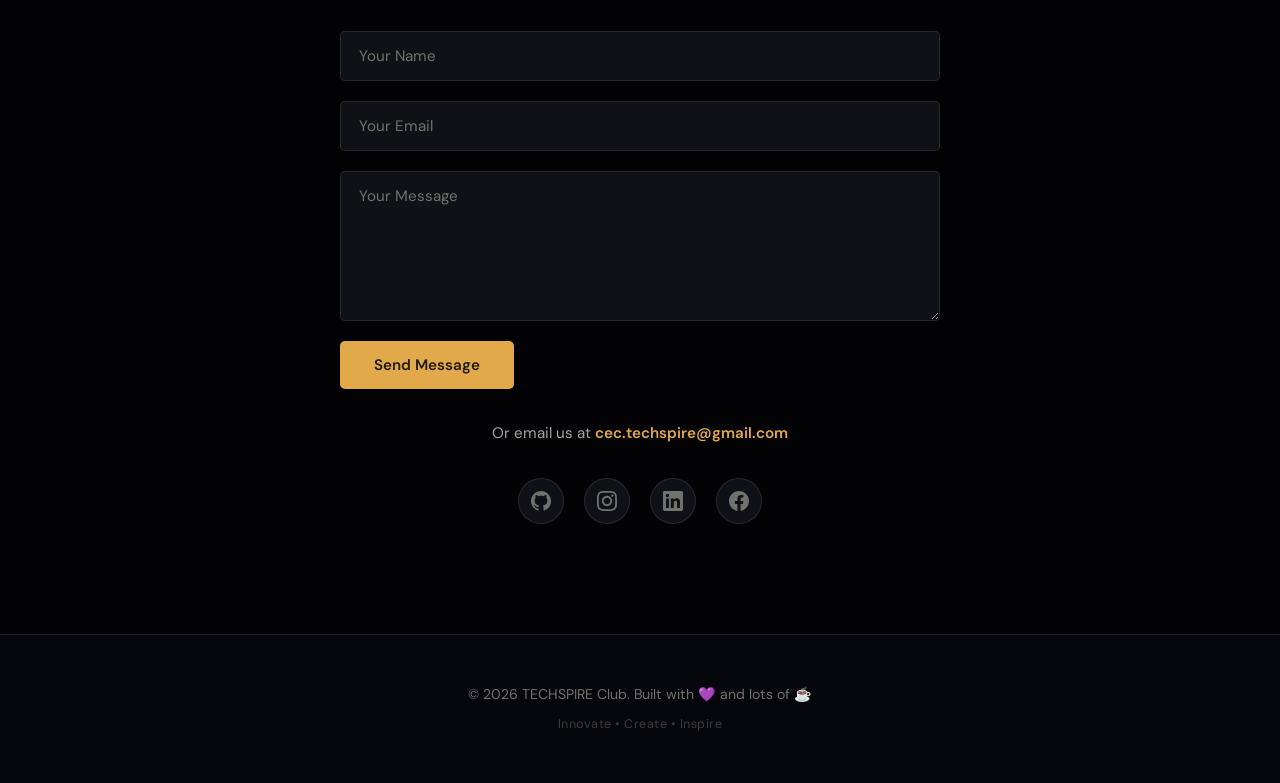
==== commit b24b7cde: "changes pics and add logo and links" ====
--- a/Techspire_Club-main/index.html
+++ b/Techspire_Club-main/index.html
@@ -41,9 +41,16 @@
           <li><a href="team.html">Team</a></li>
           <li><a href="#contact" data-scroll="contact">Contact</a></li>
         </ul>
-        <a href="join-soon.html" class="nav-cta magnetic-btn" id="nav-cta-btn"
-          >Join Us</a
-        >
+        <div class="nav-actions">
+          <a href="join-soon.html" class="nav-cta magnetic-btn" id="nav-cta-btn"
+            >Join Us</a
+          >
+          <img
+            src="Assets/logo/white_logo.png"
+            alt="TECHSPIRE mark"
+            class="nav-action-mark"
+          />
+        </div>
         <button
           class="nav-toggle"
           id="nav-toggle"
@@ -196,7 +203,7 @@
           <div class="spotlight-card scroll-reveal" id="team-om">
             <div class="spotlight-overlay"></div>
             <img
-              src="Assets/leaders/OM SHARMA.jpg"
+              src="Assets/leaders/OM SHARMA.jpeg"
               alt="Om Sharma"
               class="team-photo"
             />
@@ -395,11 +402,11 @@
           </form>
           <p class="contact-email scroll-reveal">
             Or email us at
-            <a href="mailto:techspire@club.edu">techspire@club.edu</a>
+            <a href="mailto:techspire@club.edu">cec.techspire@gmail.com</a>
           </p>
           <div class="social-links scroll-reveal">
             <a
-              href="#"
+              href="https://github.com/Techspire-cec"
               class="social-link"
               aria-label="GitHub"
               id="social-github"
@@ -411,7 +418,7 @@
               </svg>
             </a>
             <a
-              href="#"
+              href="https://www.instagram.com/techspire.cec/"
               class="social-link"
               aria-label="Instagram"
               id="social-instagram"
@@ -423,7 +430,7 @@
               </svg>
             </a>
             <a
-              href="#"
+              href="https://www.linkedin.com/company/techspirecec/"
               class="social-link"
               aria-label="LinkedIn"
               id="social-linkedin"
--- a/Techspire_Club-main/styles.css
+++ b/Techspire_Club-main/styles.css
@@ -253,6 +253,21 @@
   list-style: none;
   gap: 2rem;
   align-items: center;
+}
+
+.nav-actions {
+  display: flex;
+  align-items: center;
+  gap: 0.75rem;
+}
+
+.nav-action-mark {
+  width: 52px;
+  height: 53px;
+  object-fit: contain;
+  display: block;
+  flex-shrink: 0;
+  filter: drop-shadow(0 0 10px rgba(255, 255, 255, 0.12));
 }
 
 .nav-item--dropdown {
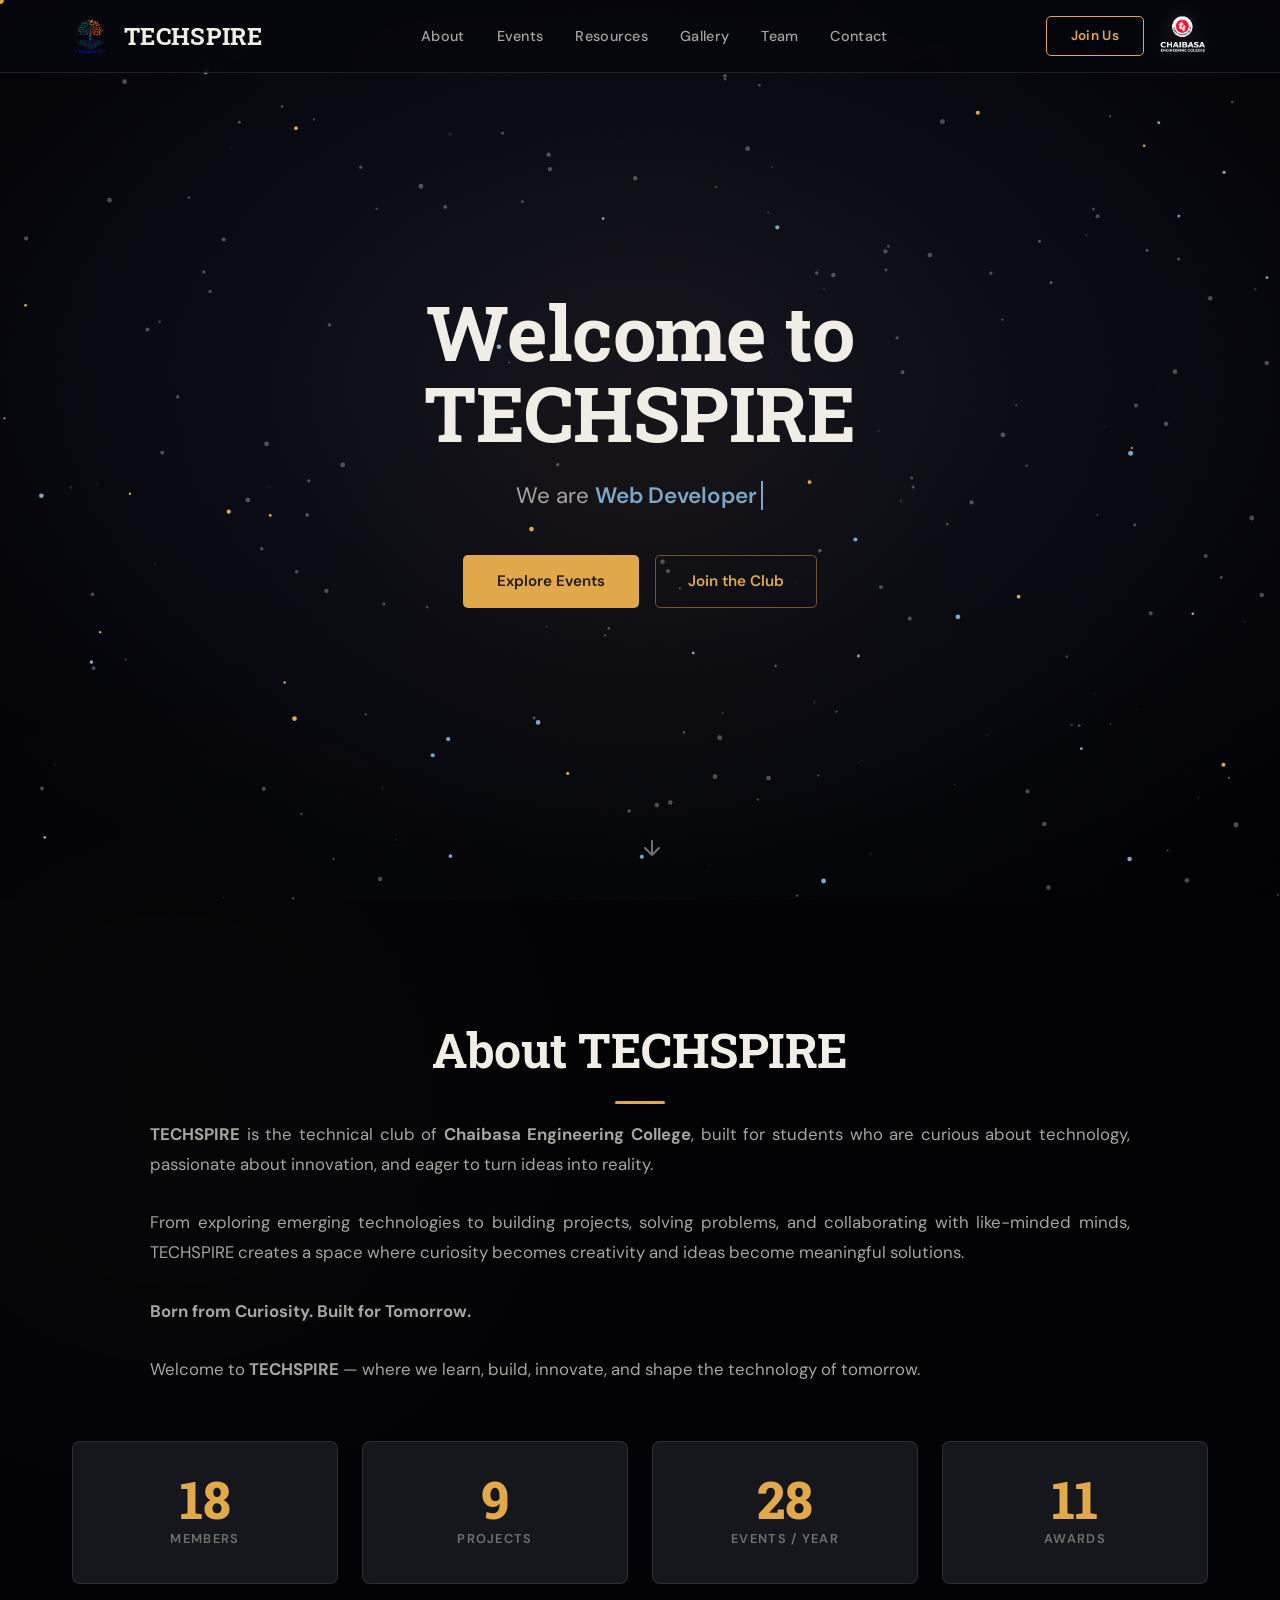
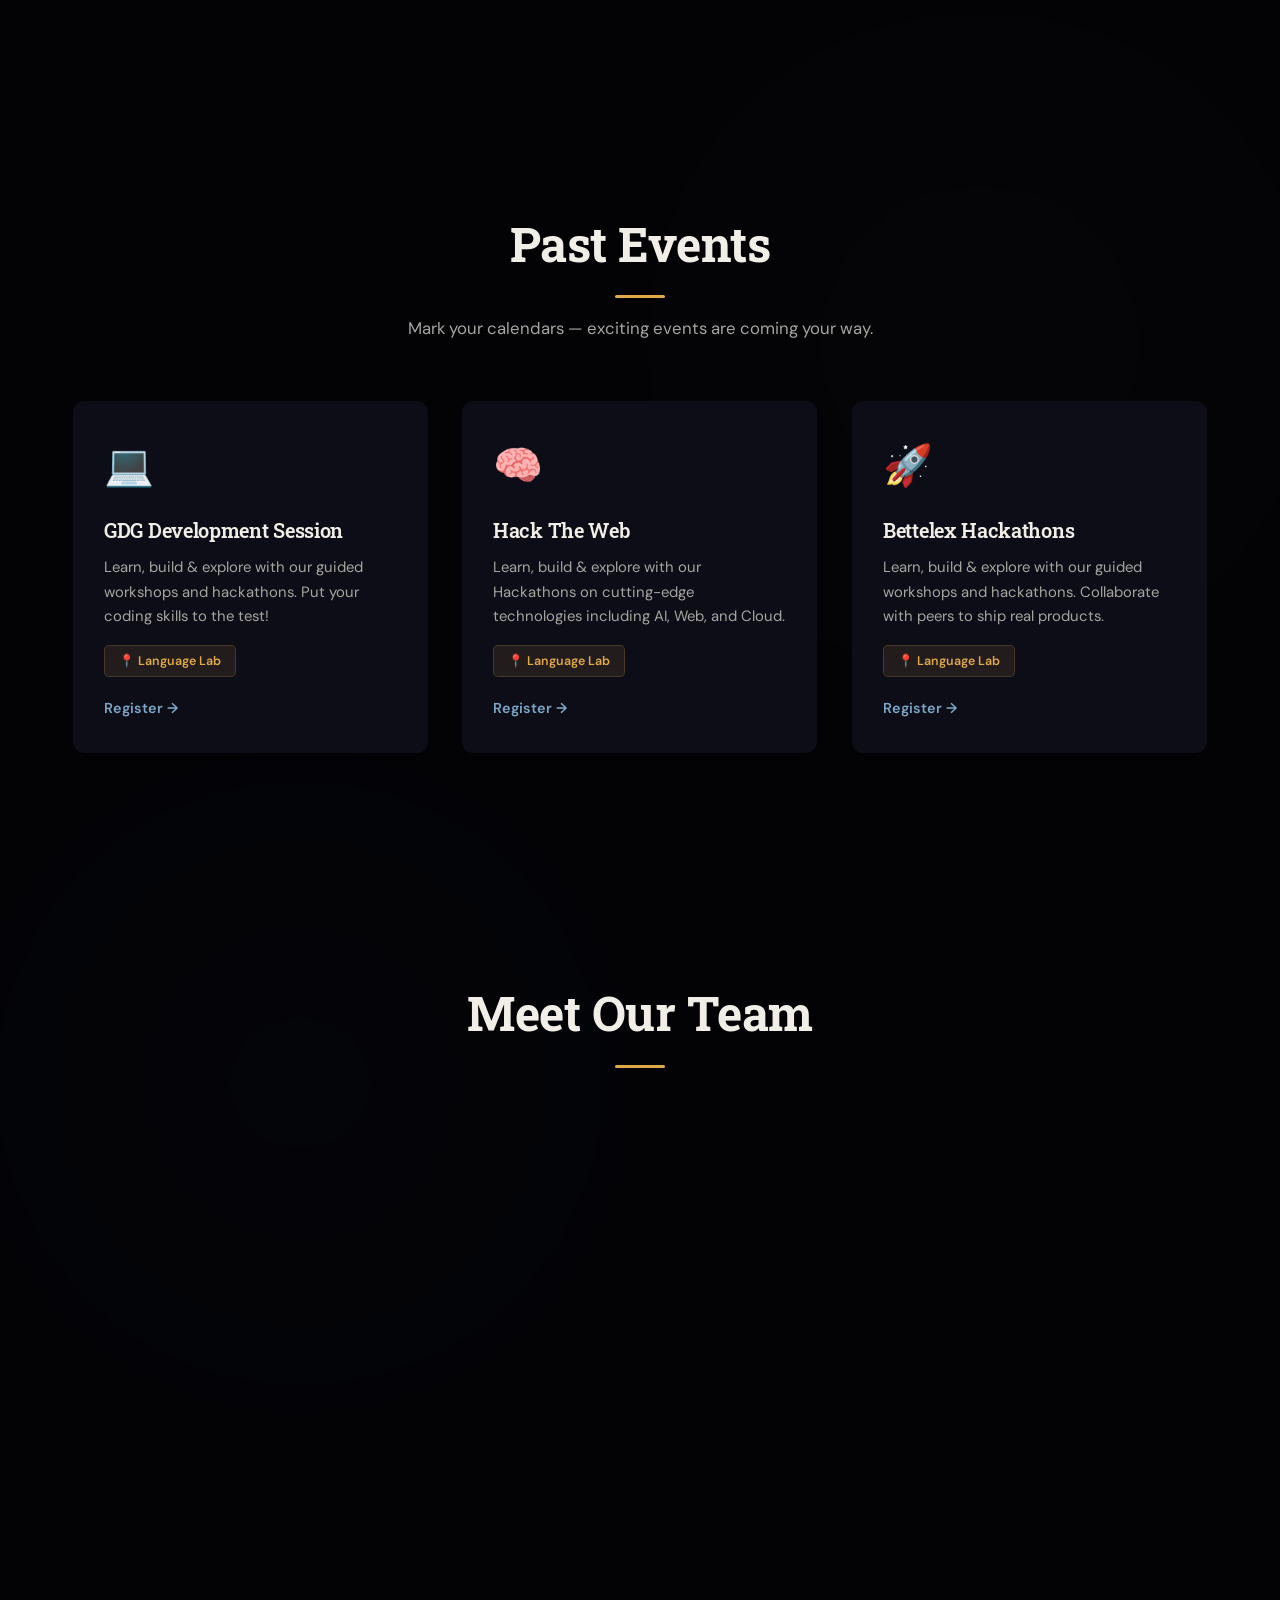
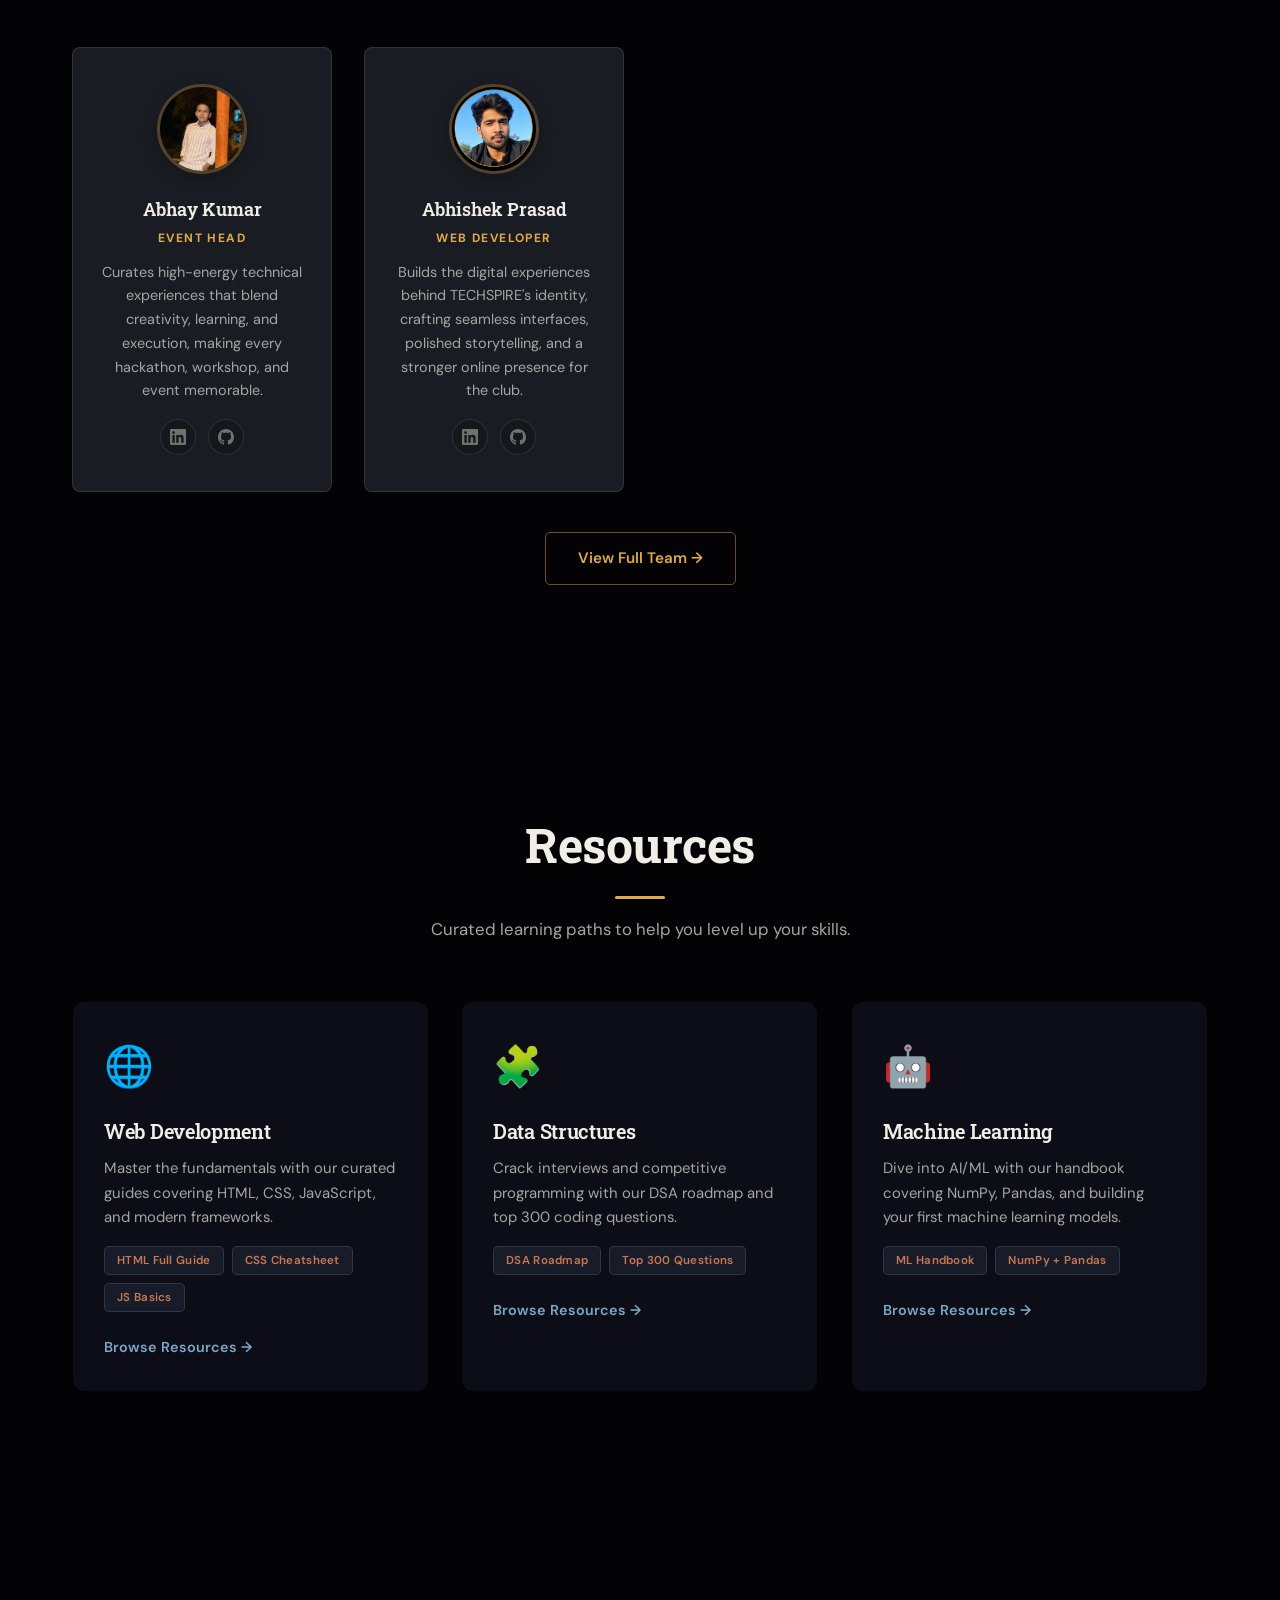
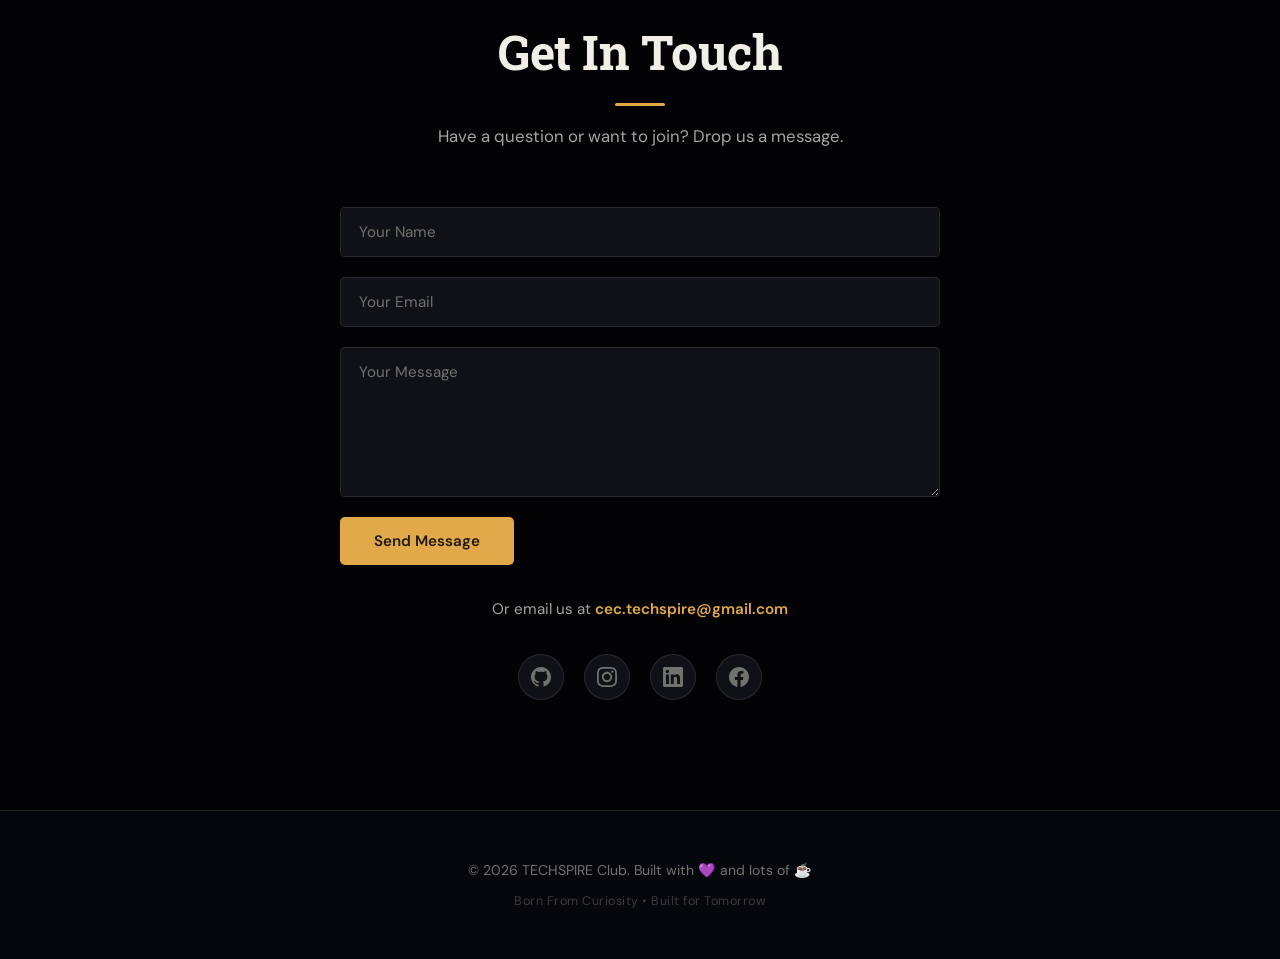
==== commit f18413a3: "added new about and tagline" ====
--- a/Techspire_Club-main/index.html
+++ b/Techspire_Club-main/index.html
@@ -108,9 +108,17 @@
       <section class="section" id="about">
         <h2 class="section-title scroll-reveal">About TECHSPIRE</h2>
         <p class="section-subtitle scroll-reveal">
-          We are a student-run technical club focused on web, AI, cloud, and
-          open-source collaboration. Join workshops, projects, hackathons, and a
-          community that ships real products.
+          <strong>TECHSPIRE</strong> is the technical club of
+          <strong>Chaibasa Engineering College</strong>, built for students who
+          are curious about technology, passionate about innovation, and eager
+          to turn ideas into reality.<br /><br />
+          From exploring emerging technologies to building projects, solving
+          problems, and collaborating with like-minded minds, TECHSPIRE creates
+          a space where curiosity becomes creativity and ideas become meaningful
+          solutions.<br /><br />
+          <strong>Born from Curiosity. Built for Tomorrow.</strong><br /><br />
+          Welcome to <strong>TECHSPIRE</strong> — where we learn, build,
+          innovate, and shape the technology of tomorrow.
         </p>
         <div class="stats-grid">
           <div class="stat-card scroll-reveal">
@@ -464,7 +472,7 @@
         &copy; 2026 TECHSPIRE Club. Built with
         <span class="footer-heart">💜</span> and lots of ☕
       </p>
-      <p class="footer-sub">Innovate • Create • Inspire</p>
+      <p class="footer-sub">Born From Curiosity • Built for Tomorrow</p>
     </footer>
 
     <script src="script.js"></script>
--- a/Techspire_Club-main/styles.css
+++ b/Techspire_Club-main/styles.css
@@ -618,6 +618,15 @@
   margin: 0.75rem auto 0;
   border-radius: 2px;
   box-shadow: none;
+}
+
+#about .section-subtitle {
+  text-align: justify;
+  color: var(--text-secondary);
+  max-width: 980px;
+  margin: 0 auto 3.5rem;
+  font-size: 1.05rem;
+  line-height: 1.75;
 }
 
 .section-subtitle {
